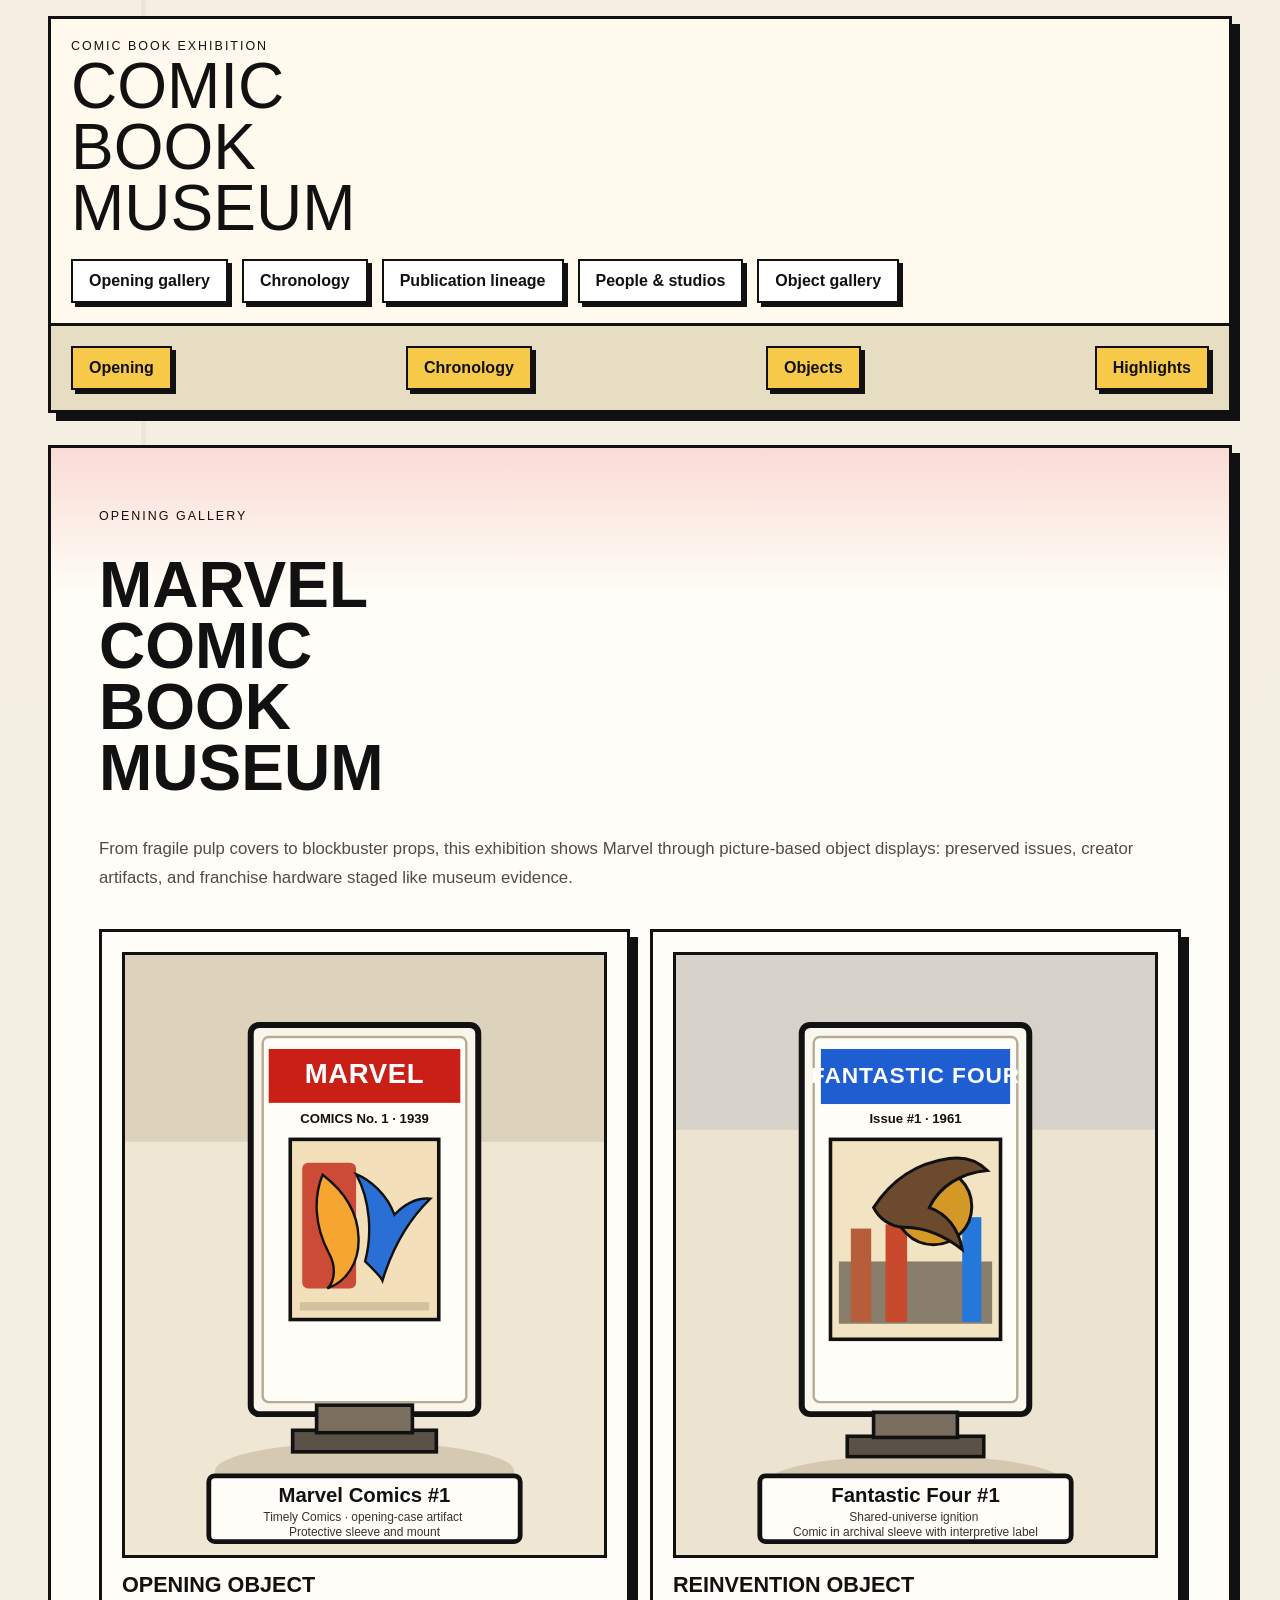
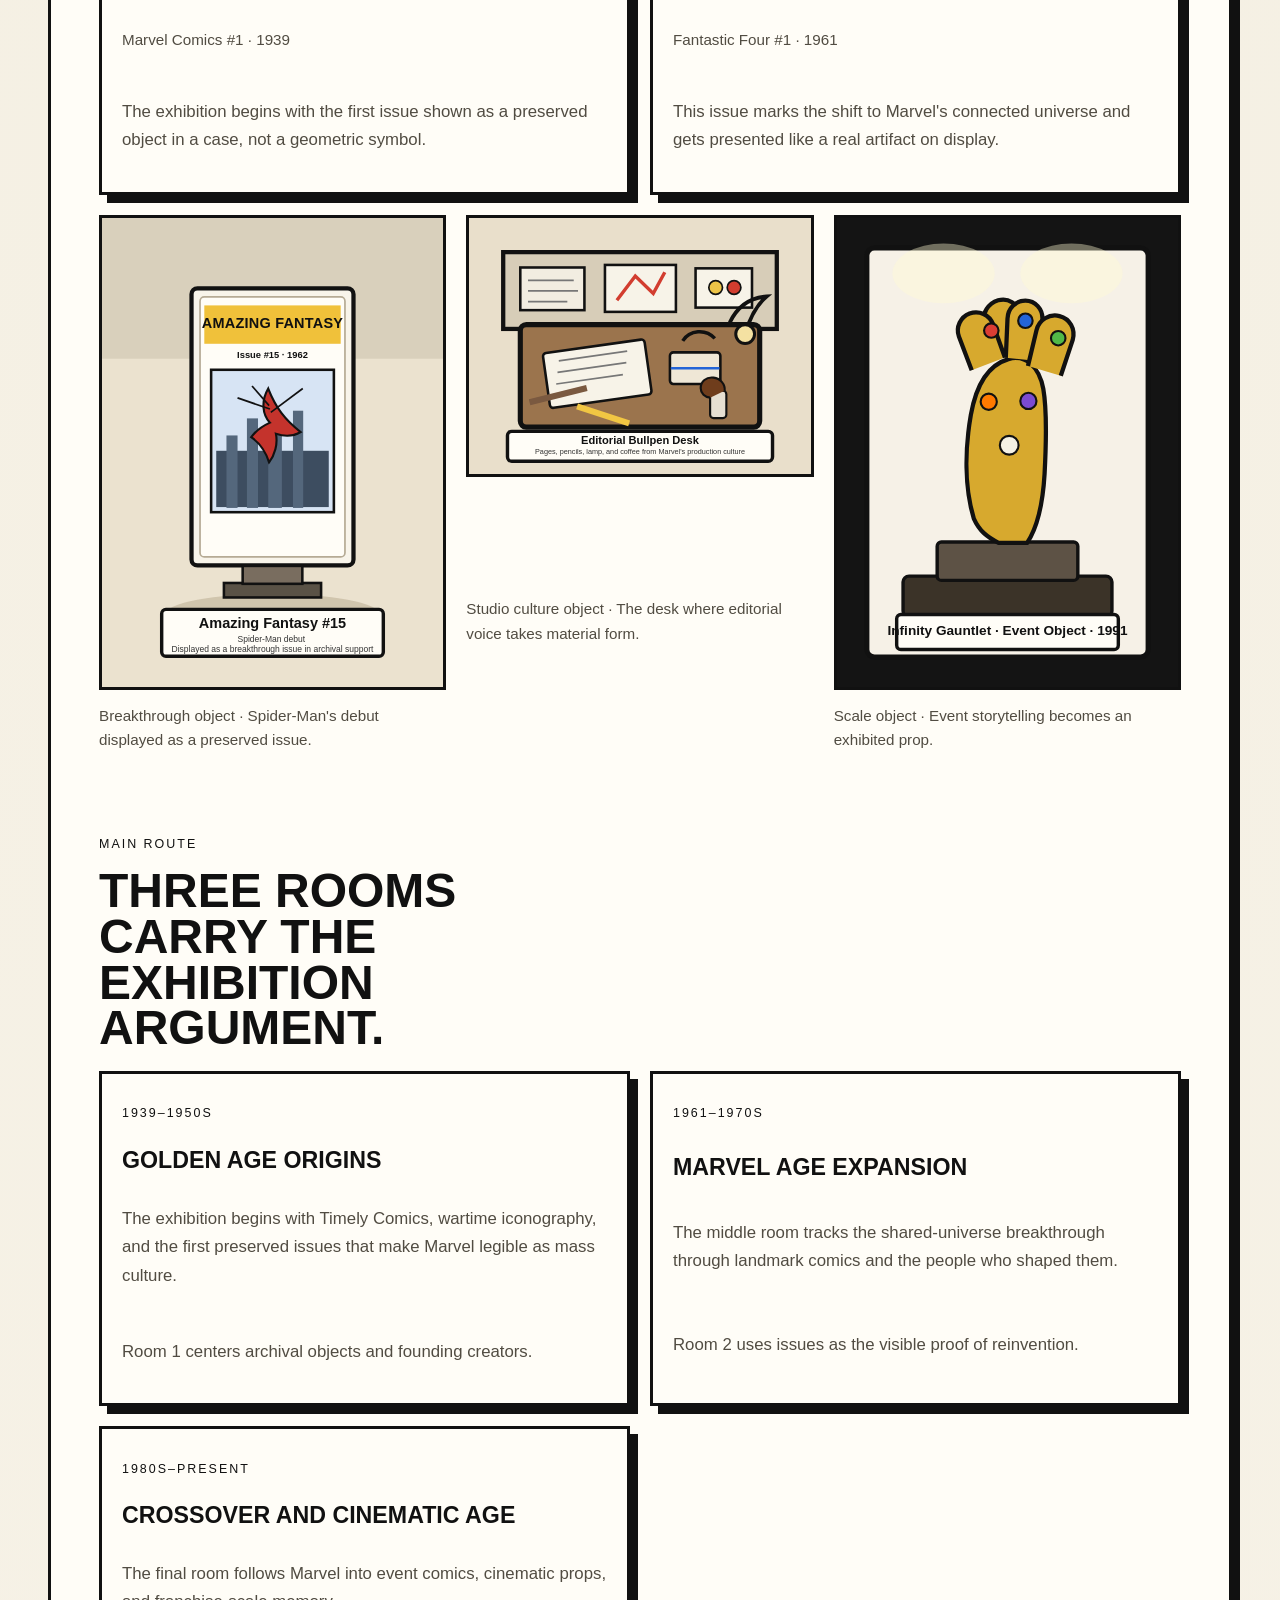
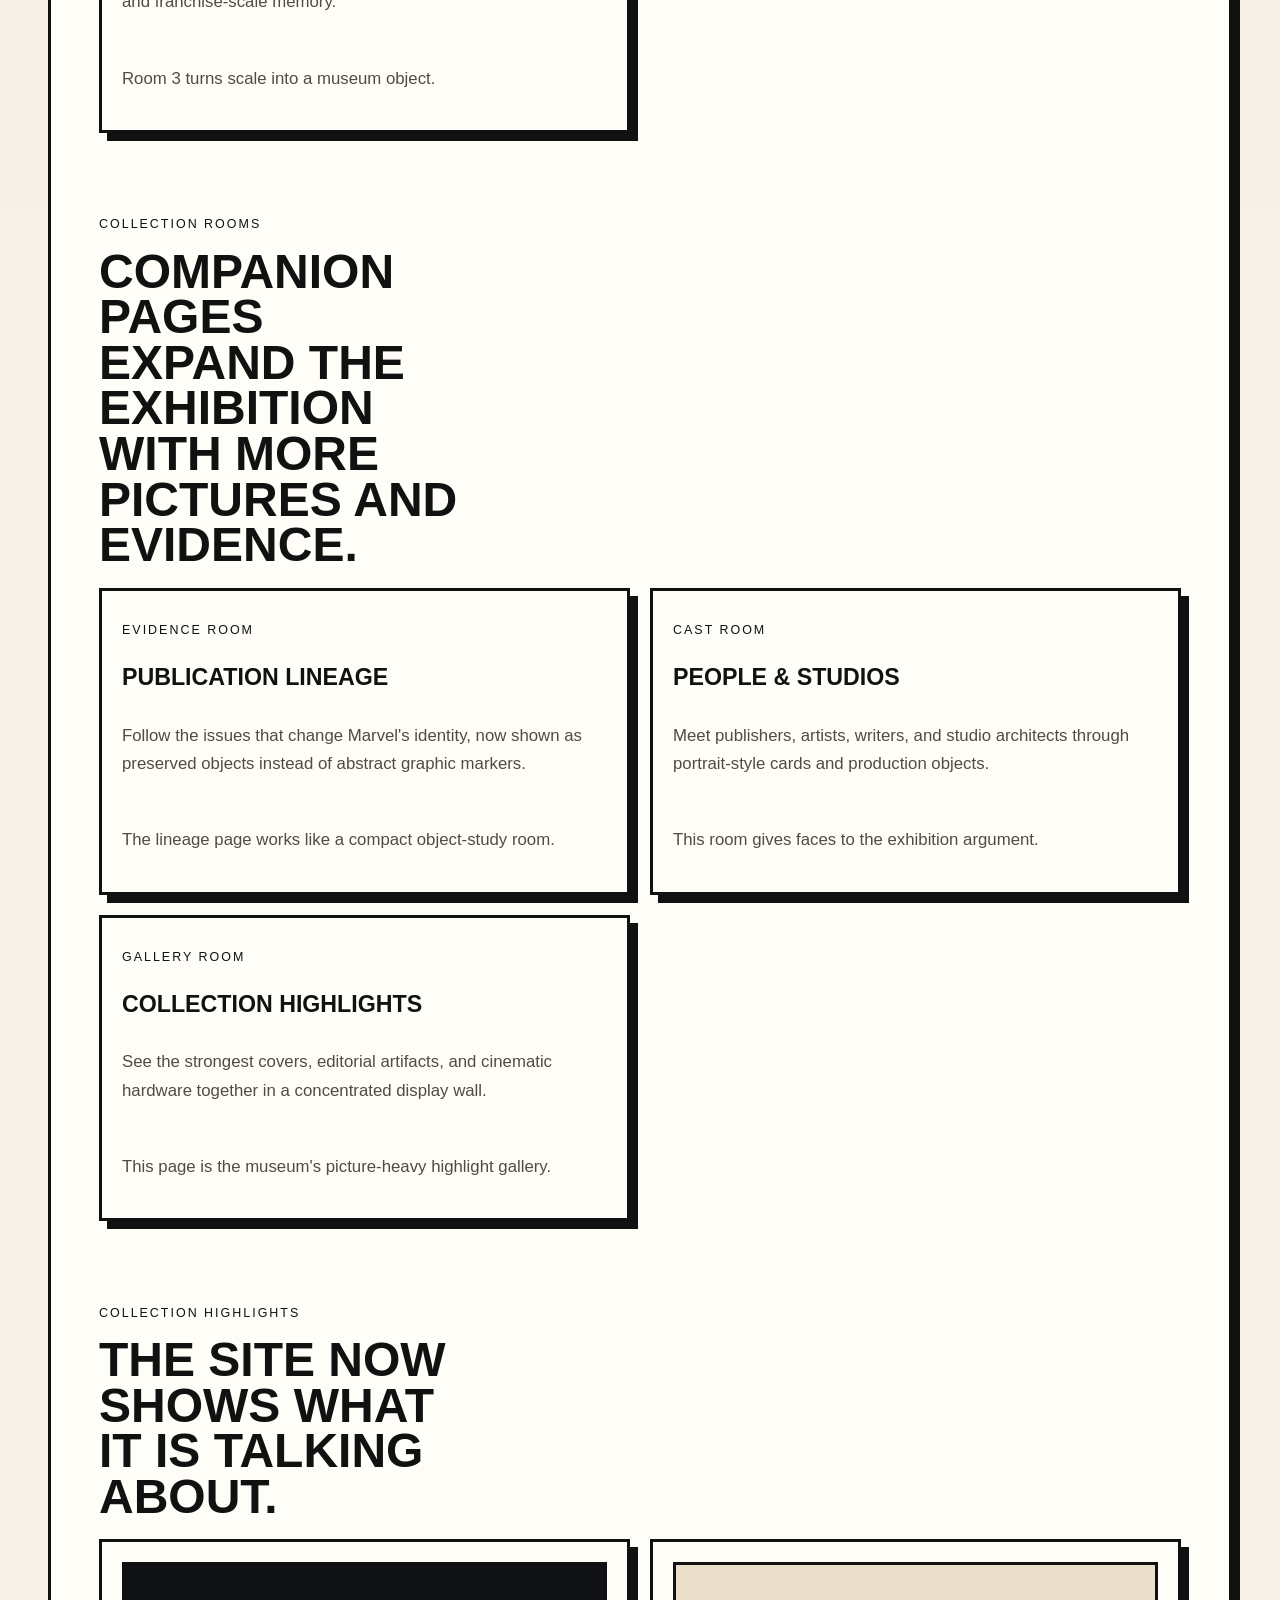
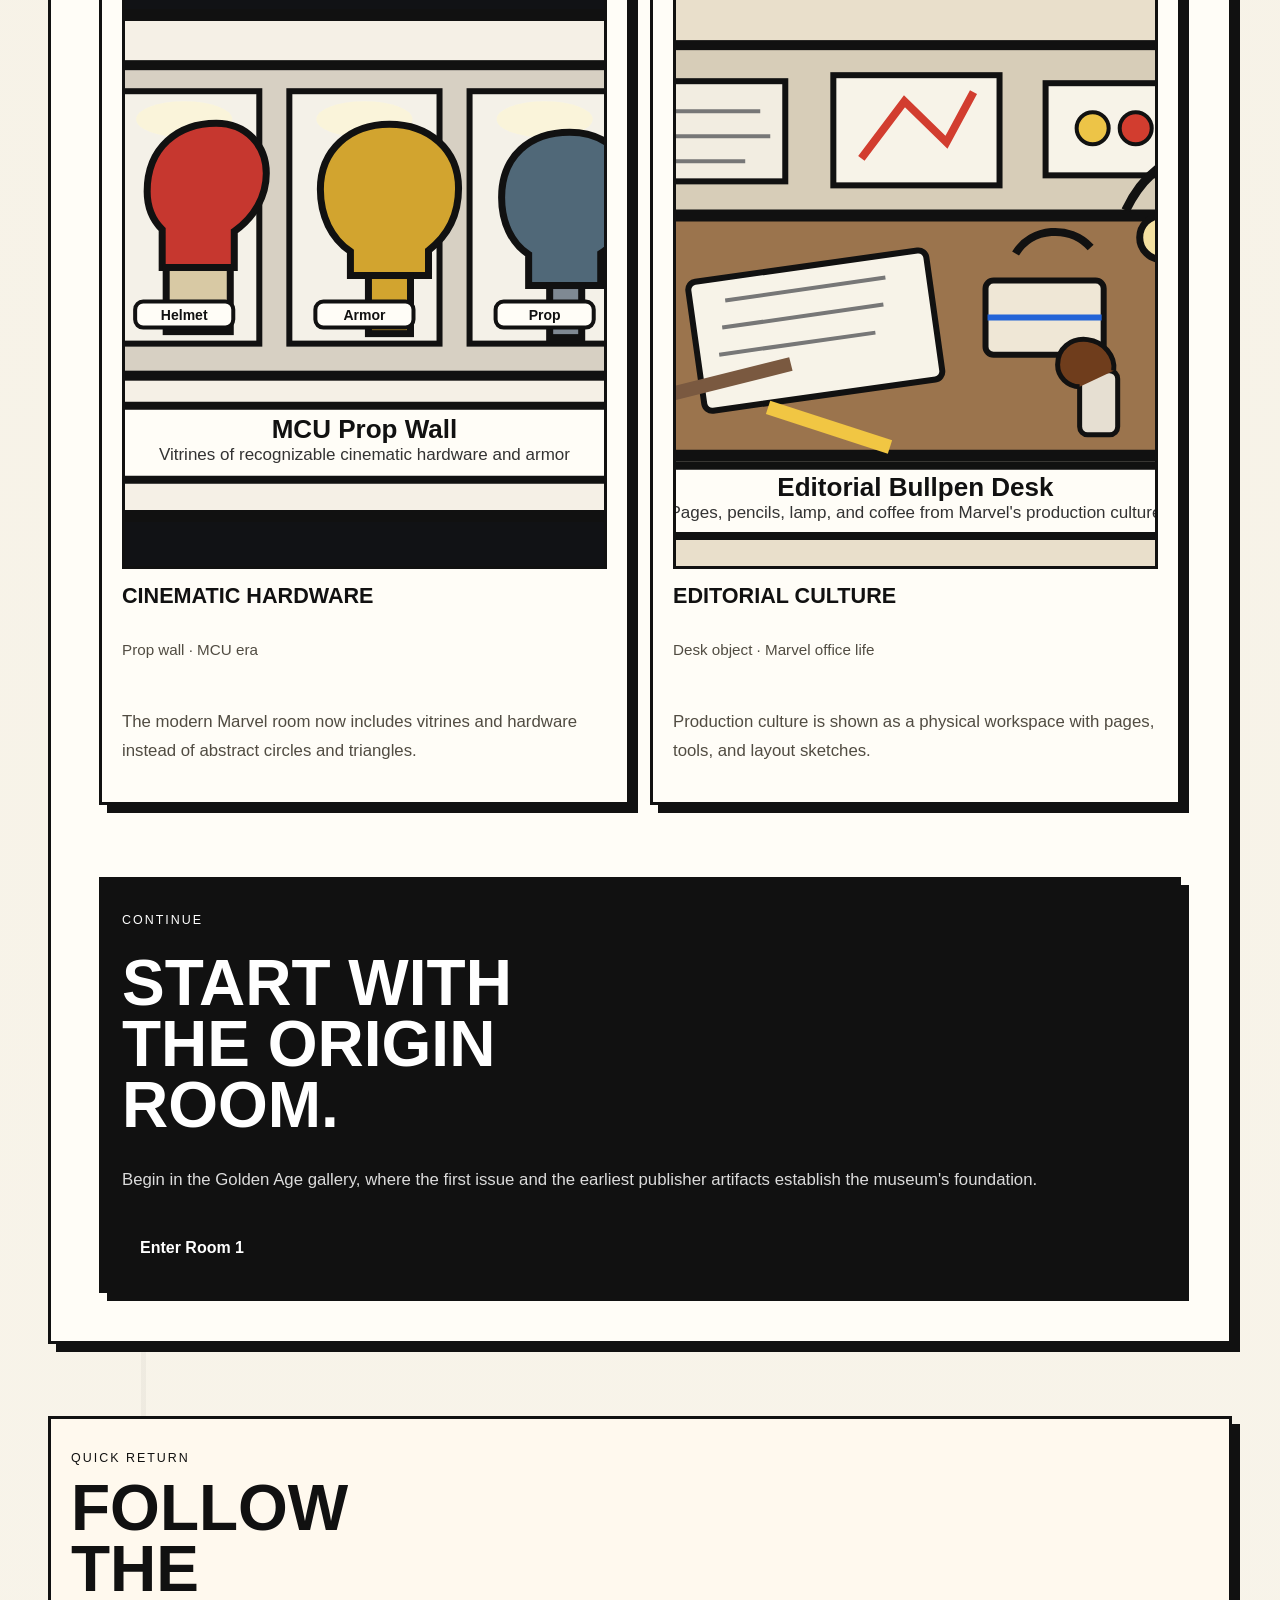
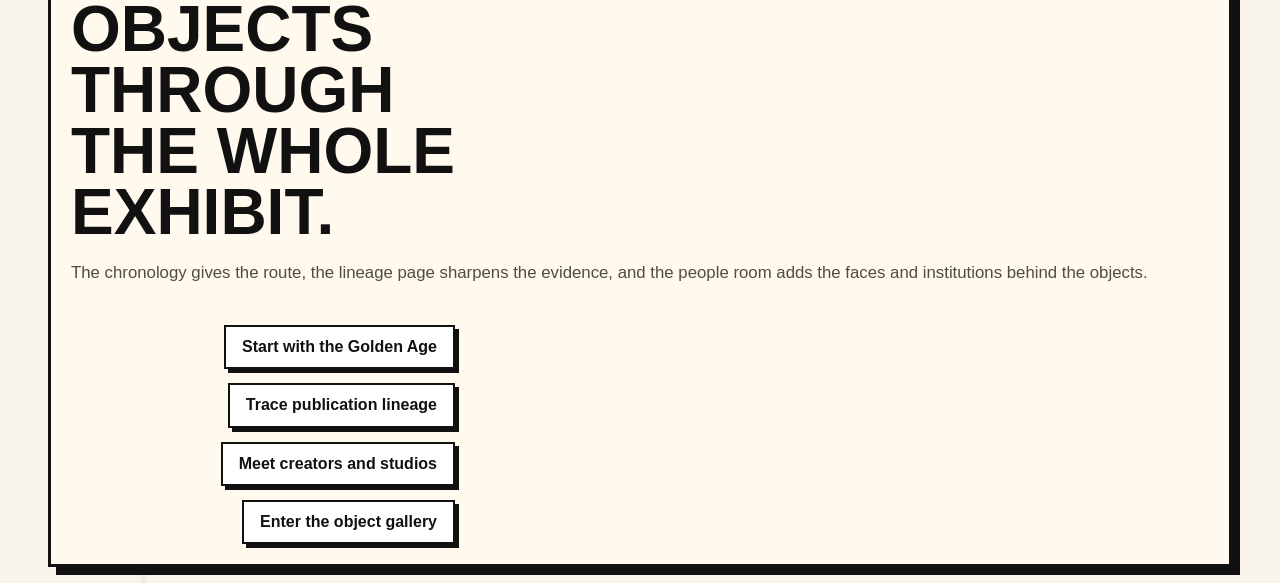
==== docs/home.html @ aa1245df "Created a Hero Page" ====
<!doctype html>
<html lang="en">
  <head>
    <meta charset="UTF-8" />
    <meta name="viewport" content="width=device-width, initial-scale=1.0" />
    <title>Comic Book Museum</title>
    <link rel="stylesheet" href="styles.css" />
  </head>
  <body>
    <div class="site-shell">
      <header class="site-header">
        <div class="site-header__inner">
          <a class="site-brand" href="index.html">
            <span class="site-brand__eyebrow">Comic Book Exhibition</span>
            <span class="site-brand__title">Comic Book Museum</span>
          </a>
          <nav class="site-nav" aria-label="Primary navigation">
            <a class="nav-link" href="index.html">Opening gallery</a>
            <a class="nav-link" href="eras/golden-age.html">Chronology</a>
            <a class="nav-link" href="reading-maps/publication-lineage.html"
              >Publication lineage</a
            >
            <a class="nav-link" href="people-and-studios.html"
              >People &amp; studios</a
            >
            <a class="nav-link" href="guides/bauhaus-marvel-language.html"
              >Object gallery</a
            >
          </nav>
        </div>
        <div class="site-header__subnav">
          <a class="nav-chip" href="#opening">Opening</a>
          <a class="nav-chip" href="#chronology">Chronology</a>
          <a class="nav-chip" href="#objects">Objects</a>
          <a class="nav-chip" href="#highlights">Highlights</a>
        </div>
      </header>

      <main class="site-main">
        <article class="hero-panel theme-home">
          <section id="opening" class="home-opening">
            <p class="section-heading__eyebrow">Opening gallery</p>
            <h1 class="home-opening__title">Marvel Comic Book Museum</h1>
            <p class="home-opening__lede">
              From fragile pulp covers to blockbuster props, this exhibition
              shows Marvel through picture-based object displays: preserved
              issues, creator artifacts, and franchise hardware staged like
              museum evidence.
            </p>
            <div class="artifact-grid">
              <article class="artifact-card">
                <img
                  src="media/marvel-comics-1.svg"
                  alt="Illustrated museum display of Marvel Comics number 1 in a protective sleeve"
                />
                <h3 class="artifact-card__title">Opening object</h3>
                <p class="artifact-card__label">Marvel Comics #1 · 1939</p>
                <p class="content-card__description">
                  The exhibition begins with the first issue shown as a
                  preserved object in a case, not a geometric symbol.
                </p>
              </article>
              <article class="artifact-card">
                <img
                  src="media/fantastic-four-1.svg"
                  alt="Illustrated museum display of Fantastic Four number 1"
                />
                <h3 class="artifact-card__title">Reinvention object</h3>
                <p class="artifact-card__label">Fantastic Four #1 · 1961</p>
                <p class="content-card__description">
                  This issue marks the shift to Marvel's connected universe and
                  gets presented like a real artifact on display.
                </p>
              </article>
            </div>
            <div class="image-strip">
              <figure class="artifact-figure">
                <img
                  src="media/amazing-fantasy-15.svg"
                  alt="Illustrated museum display of Amazing Fantasy number 15"
                />
                <figcaption>
                  Breakthrough object · Spider-Man's debut displayed as a
                  preserved issue.
                </figcaption>
              </figure>
              <figure class="artifact-figure">
                <img
                  src="media/bullpen-desk.svg"
                  alt="Illustrated editorial bullpen desk with pages and pencils"
                />
                <figcaption>
                  Studio culture object · The desk where editorial voice takes
                  material form.
                </figcaption>
              </figure>
              <figure class="artifact-figure">
                <img
                  src="media/infinity-gauntlet.svg"
                  alt="Illustrated Infinity Gauntlet displayed on a museum pedestal"
                />
                <figcaption>
                  Scale object · Event storytelling becomes an exhibited prop.
                </figcaption>
              </figure>
            </div>
          </section>

          <section id="chronology" class="chapter-section">
            <div class="section-heading">
              <p class="section-heading__eyebrow">Main route</p>
              <h2 class="section-heading__title">
                Three rooms carry the exhibition argument.
              </h2>
            </div>
            <div class="content-grid">
              <a class="content-card" href="eras/golden-age.html">
                <p class="content-card__meta">1939–1950s</p>
                <h3 class="content-card__title">Golden Age Origins</h3>
                <p class="content-card__description">
                  The exhibition begins with Timely Comics, wartime iconography,
                  and the first preserved issues that make Marvel legible as
                  mass culture.
                </p>
                <p class="content-card__footer">
                  Room 1 centers archival objects and founding creators.
                </p>
              </a>
              <a class="content-card" href="eras/marvel-age.html">
                <p class="content-card__meta">1961–1970s</p>
                <h3 class="content-card__title">Marvel Age Expansion</h3>
                <p class="content-card__description">
                  The middle room tracks the shared-universe breakthrough
                  through landmark comics and the people who shaped them.
                </p>
                <p class="content-card__footer">
                  Room 2 uses issues as the visible proof of reinvention.
                </p>
              </a>
              <a class="content-card" href="eras/cinematic-age.html">
                <p class="content-card__meta">1980s–Present</p>
                <h3 class="content-card__title">Crossover and Cinematic Age</h3>
                <p class="content-card__description">
                  The final room follows Marvel into event comics, cinematic
                  props, and franchise-scale memory.
                </p>
                <p class="content-card__footer">
                  Room 3 turns scale into a museum object.
                </p>
              </a>
            </div>
          </section>

          <section id="objects" class="chapter-section">
            <div class="section-heading">
              <p class="section-heading__eyebrow">Collection rooms</p>
              <h2 class="section-heading__title">
                Companion pages expand the exhibition with more pictures and
                evidence.
              </h2>
            </div>
            <div class="content-grid">
              <a
                class="content-card"
                href="reading-maps/publication-lineage.html"
              >
                <p class="content-card__meta">Evidence room</p>
                <h3 class="content-card__title">Publication lineage</h3>
                <p class="content-card__description">
                  Follow the issues that change Marvel's identity, now shown as
                  preserved objects instead of abstract graphic markers.
                </p>
                <p class="content-card__footer">
                  The lineage page works like a compact object-study room.
                </p>
              </a>
              <a class="content-card" href="people-and-studios.html">
                <p class="content-card__meta">Cast room</p>
                <h3 class="content-card__title">People &amp; studios</h3>
                <p class="content-card__description">
                  Meet publishers, artists, writers, and studio architects
                  through portrait-style cards and production objects.
                </p>
                <p class="content-card__footer">
                  This room gives faces to the exhibition argument.
                </p>
              </a>
              <a
                class="content-card"
                href="guides/bauhaus-marvel-language.html"
              >
                <p class="content-card__meta">Gallery room</p>
                <h3 class="content-card__title">Collection highlights</h3>
                <p class="content-card__description">
                  See the strongest covers, editorial artifacts, and cinematic
                  hardware together in a concentrated display wall.
                </p>
                <p class="content-card__footer">
                  This page is the museum's picture-heavy highlight gallery.
                </p>
              </a>
            </div>
          </section>

          <section id="highlights" class="chapter-section">
            <div class="section-heading">
              <p class="section-heading__eyebrow">Collection highlights</p>
              <h2 class="section-heading__title">
                The site now shows what it is talking about.
              </h2>
            </div>
            <div class="artifact-grid">
              <article class="artifact-card">
                <img
                  src="media/mcu-helmets.svg"
                  alt="Illustrated museum prop wall of cinematic helmets and armor"
                />
                <h3 class="artifact-card__title">Cinematic hardware</h3>
                <p class="artifact-card__label">Prop wall · MCU era</p>
                <p class="content-card__description">
                  The modern Marvel room now includes vitrines and hardware
                  instead of abstract circles and triangles.
                </p>
              </article>
              <article class="artifact-card">
                <img
                  src="media/bullpen-desk.svg"
                  alt="Illustrated editorial bullpen desk with pinned layouts, lamp, and coffee"
                />
                <h3 class="artifact-card__title">Editorial culture</h3>
                <p class="artifact-card__label">
                  Desk object · Marvel office life
                </p>
                <p class="content-card__description">
                  Production culture is shown as a physical workspace with
                  pages, tools, and layout sketches.
                </p>
              </article>
            </div>
          </section>

          <section class="transition-block">
            <p class="transition-block__eyebrow">Continue</p>
            <h2 class="transition-block__title">Start with the origin room.</h2>
            <p class="transition-block__copy">
              Begin in the Golden Age gallery, where the first issue and the
              earliest publisher artifacts establish the museum's foundation.
            </p>
            <div class="button-row">
              <a
                class="button-link button-link--dark"
                href="eras/golden-age.html"
                >Enter Room 1</a
              >
            </div>
          </section>
        </article>
      </main>

      <footer class="site-footer">
        <div>
          <p class="site-footer__eyebrow">Quick return</p>
          <h2 class="site-footer__title">
            Follow the objects through the whole exhibit.
          </h2>
          <p class="site-footer__copy">
            The chronology gives the route, the lineage page sharpens the
            evidence, and the people room adds the faces and institutions behind
            the objects.
          </p>
        </div>
        <nav class="site-footer__links" aria-label="Footer quick links">
          <a class="site-footer__link" href="eras/golden-age.html"
            >Start with the Golden Age</a
          >
          <a
            class="site-footer__link"
            href="reading-maps/publication-lineage.html"
            >Trace publication lineage</a
          >
          <a class="site-footer__link" href="people-and-studios.html"
            >Meet creators and studios</a
          >
          <a
            class="site-footer__link"
            href="guides/bauhaus-marvel-language.html"
            >Enter the object gallery</a
          >
        </nav>
      </footer>
    </div>
  </body>
</html>
---- docs/styles.css ----
:root {
  --paper: #f4efe2;
  --paper-strong: #e7ddc3;
  --ink: #111111;
  --muted: #514c42;
  --red: #d92d20;
  --blue: #1d4ed8;
  --yellow: #f7c948;
  --line: #111111;
  --space-xs: 0.5rem;
  --space-s: 0.875rem;
  --space-m: 1.25rem;
  --space-l: 2rem;
  --space-xl: 3rem;
  --space-2xl: 4.5rem;
  --max-width: 74rem;
}

* {
  box-sizing: border-box;
}

html {
  scroll-behavior: smooth;
}

body {
  margin: 0;
  font-family: Futura, "Avenir Next", Avenir, Montserrat, Arial, sans-serif;
  color: var(--ink);
  background:
    linear-gradient(90deg, transparent 0 11%, rgba(17, 17, 17, 0.04) 11% 11.4%, transparent 11.4% 100%),
    linear-gradient(180deg, var(--paper) 0%, #f8f4ea 100%);
}

a {
  color: inherit;
  text-decoration: none;
}

.site-shell {
  min-height: 100vh;
}

.site-header,
.site-footer,
.hero-panel,
.transition-block,
.content-card,
.editorial-aside,
.bauhaus-block,
.quote-block {
  border: 3px solid var(--line);
  box-shadow: 8px 8px 0 var(--line);
}

.site-header,
.site-footer,
.site-main {
  width: min(calc(100% - 2rem), var(--max-width));
  margin-inline: auto;
}

.site-header {
  margin-top: 1rem;
  background: #fff9ee;
}

.site-header__inner,
.site-header__subnav,
.site-footer {
  display: flex;
  flex-wrap: wrap;
  align-items: center;
  justify-content: space-between;
  gap: var(--space-m);
  padding: var(--space-m);
}

.site-header__subnav {
  border-top: 3px solid var(--line);
  background: var(--paper-strong);
}

.site-main {
  padding: var(--space-l) 0 var(--space-2xl);
}

.site-brand {
  display: grid;
  gap: 0.2rem;
}

.kicker,
.site-brand__eyebrow,
.section-heading__eyebrow,
.transition-block__eyebrow,
.site-footer__eyebrow,
.editorial-aside__label,
.bauhaus-block__label,
.content-card__meta,
.chapter-hero__period {
  font-size: 0.78rem;
  letter-spacing: 0.16em;
  text-transform: uppercase;
}

.display-title,
.site-brand__title,
.chapter-hero__title,
.home-opening__title,
.section-heading__title,
.site-footer__title,
.transition-block__title {
  margin: 0;
  font-size: clamp(2rem, 5vw, 4.6rem);
  line-height: 0.95;
  text-transform: uppercase;
  max-width: 11ch;
}

.site-nav,
.site-footer__links,
.chapter-hero__links,
.button-row {
  display: flex;
  flex-wrap: wrap;
  gap: var(--space-s);
}

.nav-link,
.nav-chip,
.button-link,
.site-footer__link {
  display: inline-block;
  padding: 0.7rem 1rem;
  border: 2px solid var(--line);
  background: white;
  box-shadow: 4px 4px 0 var(--line);
  font-weight: 700;
}

.nav-chip {
  background: var(--yellow);
}

.button-link--dark {
  background: var(--ink);
  color: white;
}

.hero-panel {
  position: relative;
  overflow: hidden;
  background: #fffdf7;
  padding: var(--space-xl);
}

.hero-panel::before {
  content: "";
  position: absolute;
  inset: 0 auto auto 0;
  width: 100%;
  height: 9rem;
  background: linear-gradient(180deg, color-mix(in srgb, var(--chapter-accent, var(--red)) 16%, transparent), transparent);
  opacity: 1;
  pointer-events: none;
}

.theme-home { --chapter-accent: var(--red); }
.theme-golden { --chapter-accent: var(--yellow); }
.theme-marvel { --chapter-accent: var(--red); }
.theme-cinematic { --chapter-accent: var(--blue); }
.theme-proof { --chapter-accent: var(--yellow); }
.theme-cast { --chapter-accent: var(--red); }
.theme-guide { --chapter-accent: var(--blue); }

.home-opening,
.chapter-hero,
.chapter-section {
  position: relative;
  display: grid;
  gap: var(--space-m);
  margin-bottom: var(--space-2xl);
}

.chapter-hero {
  grid-template-columns: minmax(0, 1.1fr) minmax(18rem, 0.9fr);
  align-items: start;
}

.copy,
.home-opening__lede,
.chapter-hero__lede,
.chapter-section__body,
.site-footer__copy,
.transition-block__copy,
.editorial-aside__body,
.content-card__description,
.content-card__footer,
.chapter-list li,
.quote-block {
  font-size: 1.05rem;
  line-height: 1.7;
  color: var(--muted);
}

.home-opening__principles,
.content-grid,
.dual-column,
.artifact-grid,
.image-strip,
.portrait-grid {
  display: grid;
  gap: var(--space-m);
}

.home-opening__principles {
  grid-template-columns: repeat(3, minmax(0, 1fr));
  margin-top: var(--space-l);
}

.content-grid,
.dual-column,
.artifact-grid {
  grid-template-columns: repeat(2, minmax(0, 1fr));
}

.portrait-grid {
  grid-template-columns: repeat(3, minmax(0, 1fr));
}

.image-strip {
  grid-template-columns: repeat(3, minmax(0, 1fr));
}

.bauhaus-block,
.content-card,
.editorial-aside,
.quote-block,
.transition-block {
  padding: var(--space-m);
}

.bauhaus-block {
  min-height: 14rem;
}

.bauhaus-block--red { background: var(--red); color: white; }
.bauhaus-block--yellow { background: var(--yellow); }
.bauhaus-block--blue { background: var(--blue); color: white; }

.bauhaus-block strong {
  display: block;
  margin: var(--space-s) 0;
  font-size: 1.7rem;
  text-transform: uppercase;
}

.section-heading {
  display: grid;
  gap: 0.3rem;
}

.section-heading__title {
  font-size: clamp(1.7rem, 4vw, 3rem);
  max-width: 14ch;
}

.content-card {
  background: #fffdf7;
  display: grid;
  gap: var(--space-s);
}

.artifact-card {
  background: #fffdf7;
  display: grid;
  gap: var(--space-s);
  padding: var(--space-m);
  border: 3px solid var(--line);
  box-shadow: 8px 8px 0 var(--line);
}

.artifact-card img {
  aspect-ratio: 4 / 5;
  object-fit: cover;
}

.artifact-card img,
.artifact-figure img {
  display: block;
  width: 100%;
  height: auto;
  border: 3px solid var(--line);
  background: #fff;
}

.artifact-card__label,
.artifact-figure figcaption {
  font-size: 0.95rem;
  line-height: 1.6;
  color: var(--muted);
}

.artifact-card__title {
  margin: 0;
  font-size: 1.35rem;
  text-transform: uppercase;
}

.artifact-figure {
  margin: 0;
  display: grid;
  gap: var(--space-s);
}

.artifact-figure--wide {
  grid-column: 1 / -1;
}

.content-card__title,
.editorial-aside__title {
  margin: 0;
  font-size: 1.45rem;
  text-transform: uppercase;
}

.editorial-aside {
  background: var(--paper-strong);
}

.quote-block {
  margin: 0;
  border-left: 1rem solid var(--chapter-accent, var(--red));
  background: white;
}

.transition-block {
  background: var(--ink);
  color: white;
  display: grid;
  gap: var(--space-s);
}

.transition-block__copy {
  color: rgba(255, 255, 255, 0.85);
}

.site-footer {
  margin-bottom: 1rem;
  align-items: flex-start;
  background: #fff9ee;
}

.site-footer__links {
  max-width: 24rem;
  justify-content: flex-end;
}

.note-list {
  padding-left: 1.2rem;
  margin: 0;
}

.gallery-wall {
  display: grid;
  gap: var(--space-l);
}

.hero-page {
  position: relative;
  min-height: 100vh;
  margin: 0;
  display: flex;
  align-items: center;
  justify-content: center;
  padding: 1.5rem;
  overflow: hidden;
}

.hero-page::before {
  content: "";
  position: absolute;
  inset: 0;
  background:
    radial-gradient(circle at 14% 18%, rgba(255, 255, 255, 0.95) 0 0.12rem, transparent 0.14rem),
    radial-gradient(circle at 82% 16%, rgba(255, 255, 255, 0.9) 0 0.1rem, transparent 0.12rem),
    radial-gradient(circle at 68% 30%, rgba(255, 255, 255, 0.78) 0 0.09rem, transparent 0.11rem),
    radial-gradient(circle at 24% 74%, rgba(255, 255, 255, 0.85) 0 0.11rem, transparent 0.13rem),
    radial-gradient(circle at 88% 72%, rgba(255, 255, 255, 0.82) 0 0.1rem, transparent 0.12rem),
    radial-gradient(circle at 48% 84%, rgba(255, 255, 255, 0.88) 0 0.1rem, transparent 0.12rem),
    radial-gradient(circle at 36% 38%, rgba(255, 255, 255, 0.7) 0 0.08rem, transparent 0.1rem),
    radial-gradient(circle at 58% 10%, rgba(255, 255, 255, 0.76) 0 0.08rem, transparent 0.1rem),
    linear-gradient(135deg, rgba(17, 17, 17, 0.56), rgba(17, 17, 17, 0.24)),
    url("media/Sub-Mariner Comics vol 1 001 (Timely, 1941) (c2c digicam) (Mark_Bowen scans & edits)_0000.jpg") left 2% top 50% / 28% auto no-repeat,
    url("media/Captain America Comics 013 (Timely, 1942) (c2c) (Mark Bowen scans & edits)_0000.jpg") left 24% top 14% / 24% auto no-repeat,
    url("media/All-Winners Comics 001 (Timely) (1941) (c2c) (Mark Bowen)_0000.jpg") center top 54% / 24% auto no-repeat,
    url("media/Captain America Comics 016 (Timely) (1942) (c2c, missing centerfold recreated) (Mark Bowen)_0000.jpg") right 24% top 14% / 24% auto no-repeat,
    url("media/Complete Comics vol 01 02 (scans) (c2c) (1944) (color touched up)_0000.jpg") right 2% top 52% / 28% auto no-repeat,
    radial-gradient(circle at 50% 45%, rgba(61, 79, 182, 0.28), transparent 34%),
    radial-gradient(circle at 18% 78%, rgba(112, 28, 135, 0.24), transparent 28%),
    radial-gradient(circle at 80% 24%, rgba(38, 116, 204, 0.22), transparent 30%),
    linear-gradient(180deg, #040814 0%, #081223 42%, #05060d 100%);
  filter: saturate(0.92) contrast(1.04);
  transform: scale(1.02);
}

.hero-content {
  position: relative;
  z-index: 1;
	text-align: center;
  width: min(100%, 40rem);
}

.hero-card {
  background: rgba(244, 239, 226, 0.94);
	padding: var(--space-l);
	border: 3px solid var(--line);
	box-shadow: 8px 8px 0 var(--line);
  max-width: 500px;
	width: 100%;
}

.hero-card__eyebrow {
  margin: 0 0 0.75rem;
  font-size: 0.82rem;
  font-weight: 800;
  letter-spacing: 0.12em;
  text-transform: uppercase;
  color: var(--red);
}

.hero-card h1 {
  margin: 0;
	font-size: 2.5rem;
  line-height: 0.95;
  text-transform: uppercase;
}

.hero-card .author {
	font-size: 1.2rem;
  margin: 1rem 0 var(--space-l);
	color: var(--muted);
}

.hero-card .btn {
	display: inline-block;
	background-color: var(--red);
	color: var(--paper);
	padding: var(--space-s) var(--space-l);
	text-decoration: none;
	font-weight: bold;
	border: 3px solid var(--line);
	box-shadow: 4px 4px 0 var(--line);
	transition: all 0.2s ease-in-out;
}

.hero-card .btn:hover {
	background-color: var(--ink);
	color: var(--paper);
	transform: translate(4px, 4px);
	box-shadow: 0 0 0 var(--line);
}

@media (max-width: 780px) {
  .hero-page::before {
    background:
      radial-gradient(circle at 12% 18%, rgba(255, 255, 255, 0.92) 0 0.11rem, transparent 0.13rem),
      radial-gradient(circle at 84% 14%, rgba(255, 255, 255, 0.86) 0 0.1rem, transparent 0.12rem),
      radial-gradient(circle at 26% 78%, rgba(255, 255, 255, 0.8) 0 0.09rem, transparent 0.11rem),
      radial-gradient(circle at 72% 72%, rgba(255, 255, 255, 0.82) 0 0.09rem, transparent 0.11rem),
      linear-gradient(135deg, rgba(17, 17, 17, 0.62), rgba(17, 17, 17, 0.3)),
      url("media/Sub-Mariner Comics vol 1 001 (Timely, 1941) (c2c digicam) (Mark_Bowen scans & edits)_0000.jpg") left -8% top 58% / 44% auto no-repeat,
      url("media/All-Winners Comics 001 (Timely) (1941) (c2c) (Mark Bowen)_0000.jpg") center top 20% / 41% auto no-repeat,
      url("media/Captain America Comics 016 (Timely) (1942) (c2c, missing centerfold recreated) (Mark Bowen)_0000.jpg") right -8% top 58% / 44% auto no-repeat,
      radial-gradient(circle at 50% 46%, rgba(61, 79, 182, 0.28), transparent 34%),
      radial-gradient(circle at 22% 82%, rgba(112, 28, 135, 0.24), transparent 28%),
      radial-gradient(circle at 80% 18%, rgba(38, 116, 204, 0.22), transparent 30%),
      linear-gradient(180deg, #040814 0%, #081223 42%, #05060d 100%);
  }

  .hero-card h1 {
    font-size: 2rem;
  }
}

@media (max-width: 900px) {
  .chapter-hero,
  .home-opening__principles,
  .content-grid,
  .dual-column,
  .artifact-grid,
  .image-strip,
  .portrait-grid {
    grid-template-columns: 1fr;
  }

  .site-header__inner,
  .site-footer {
    flex-direction: column;
    align-items: stretch;
  }

  .display-title,
  .site-brand__title,
  .chapter-hero__title,
  .home-opening__title,
  .section-heading__title,
  .site-footer__title,
  .transition-block__title {
    max-width: none;
  }
}
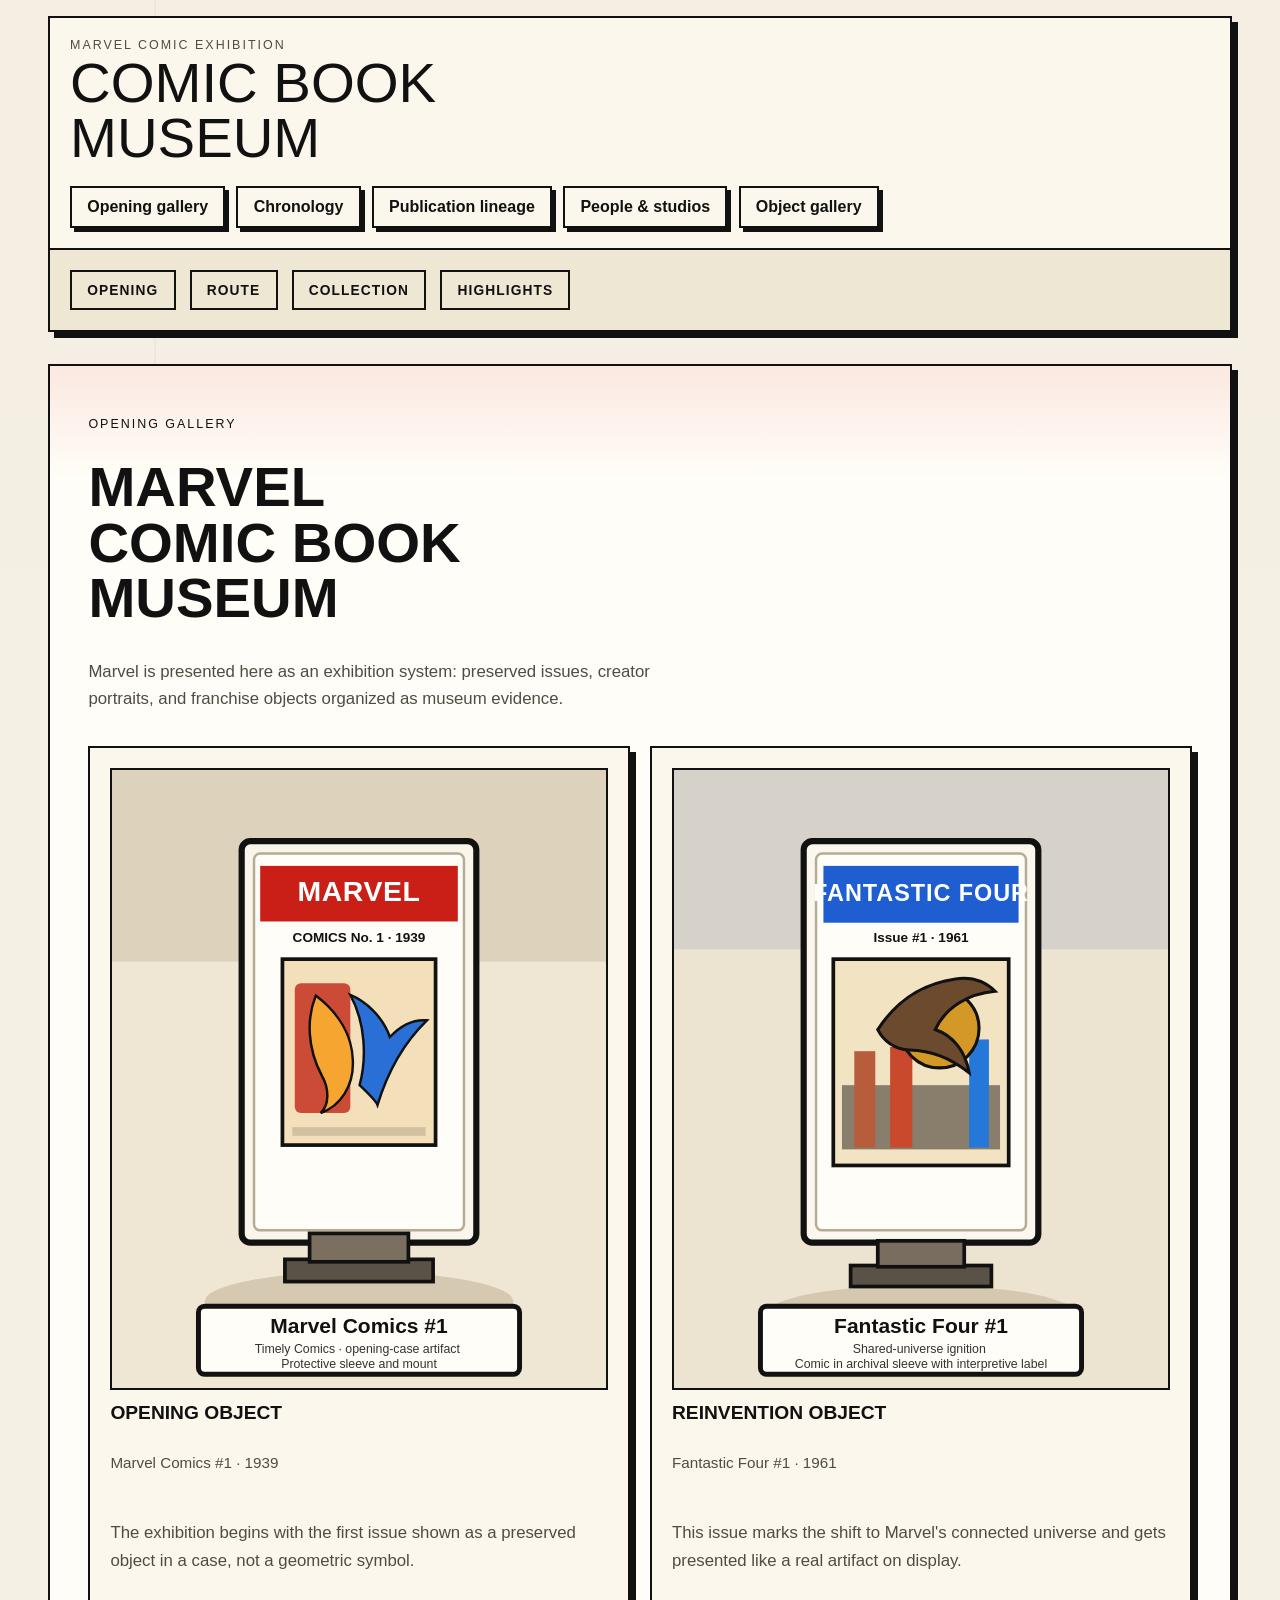
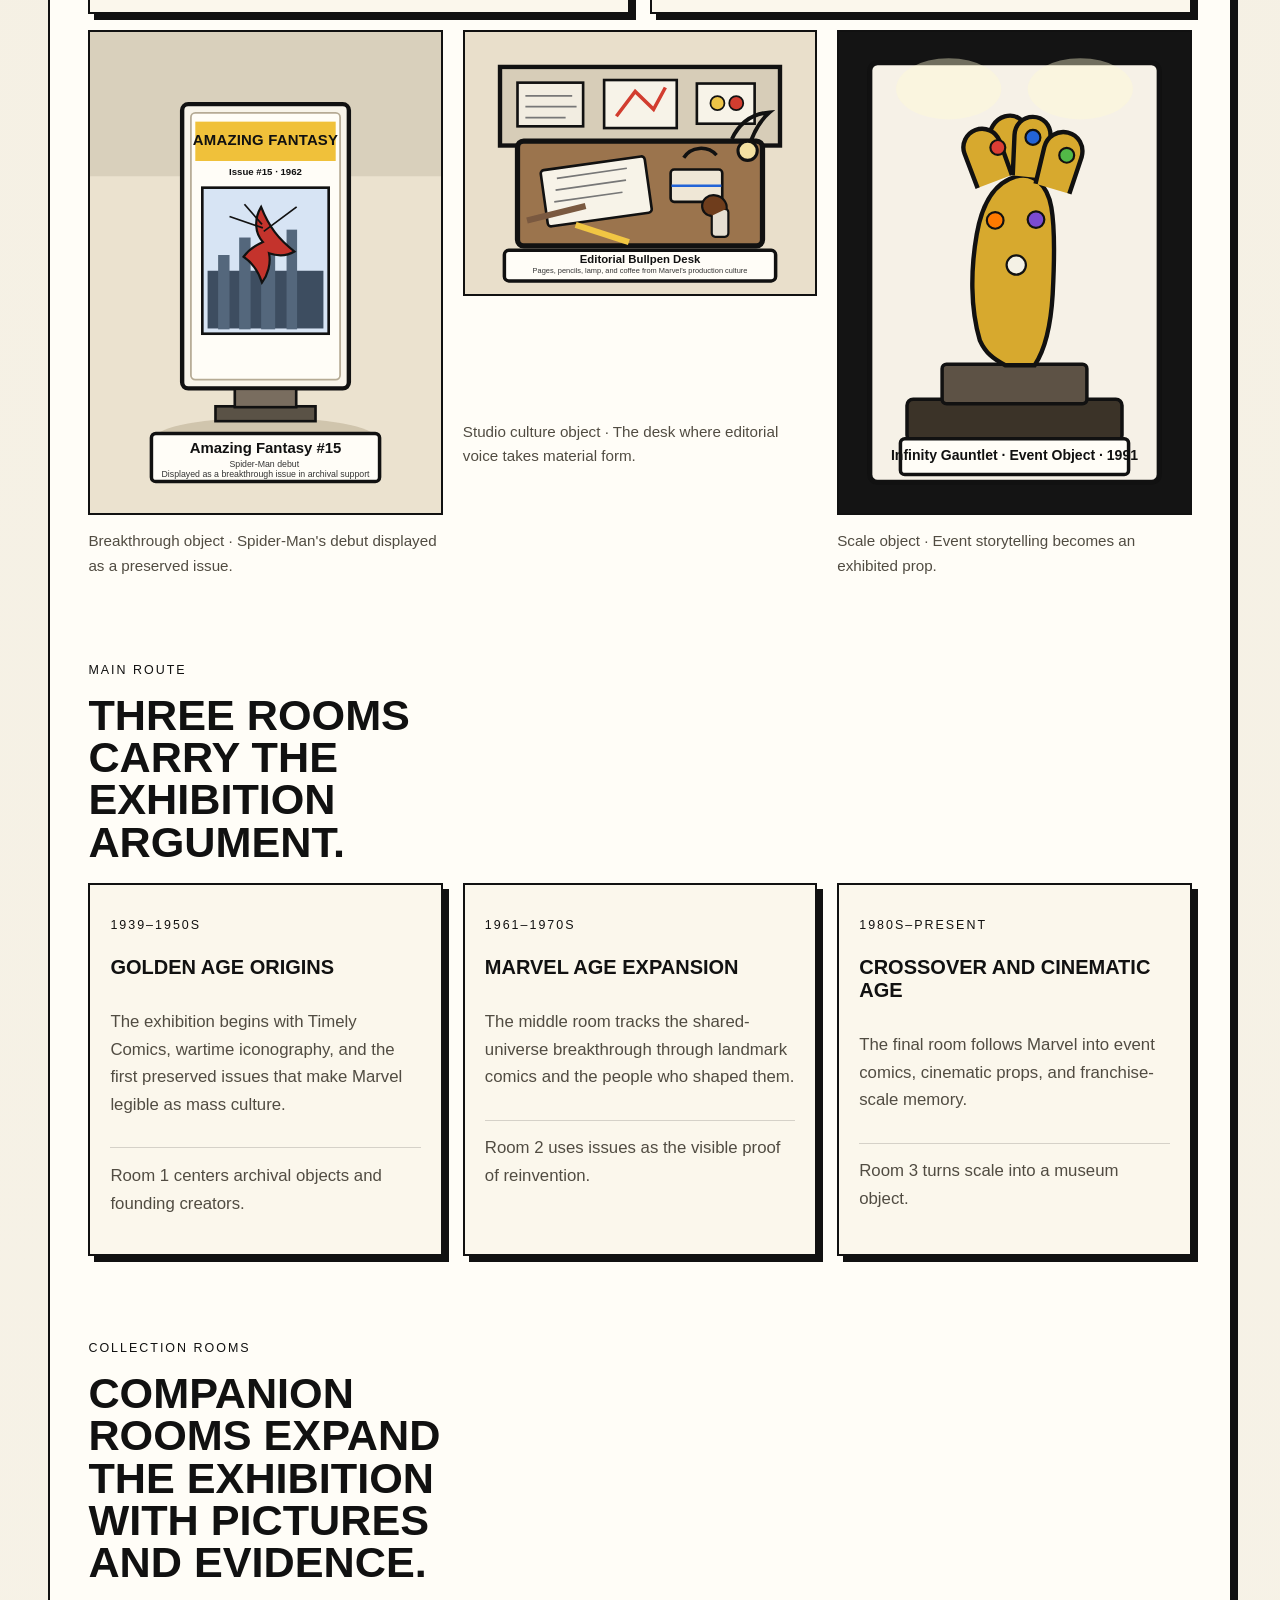
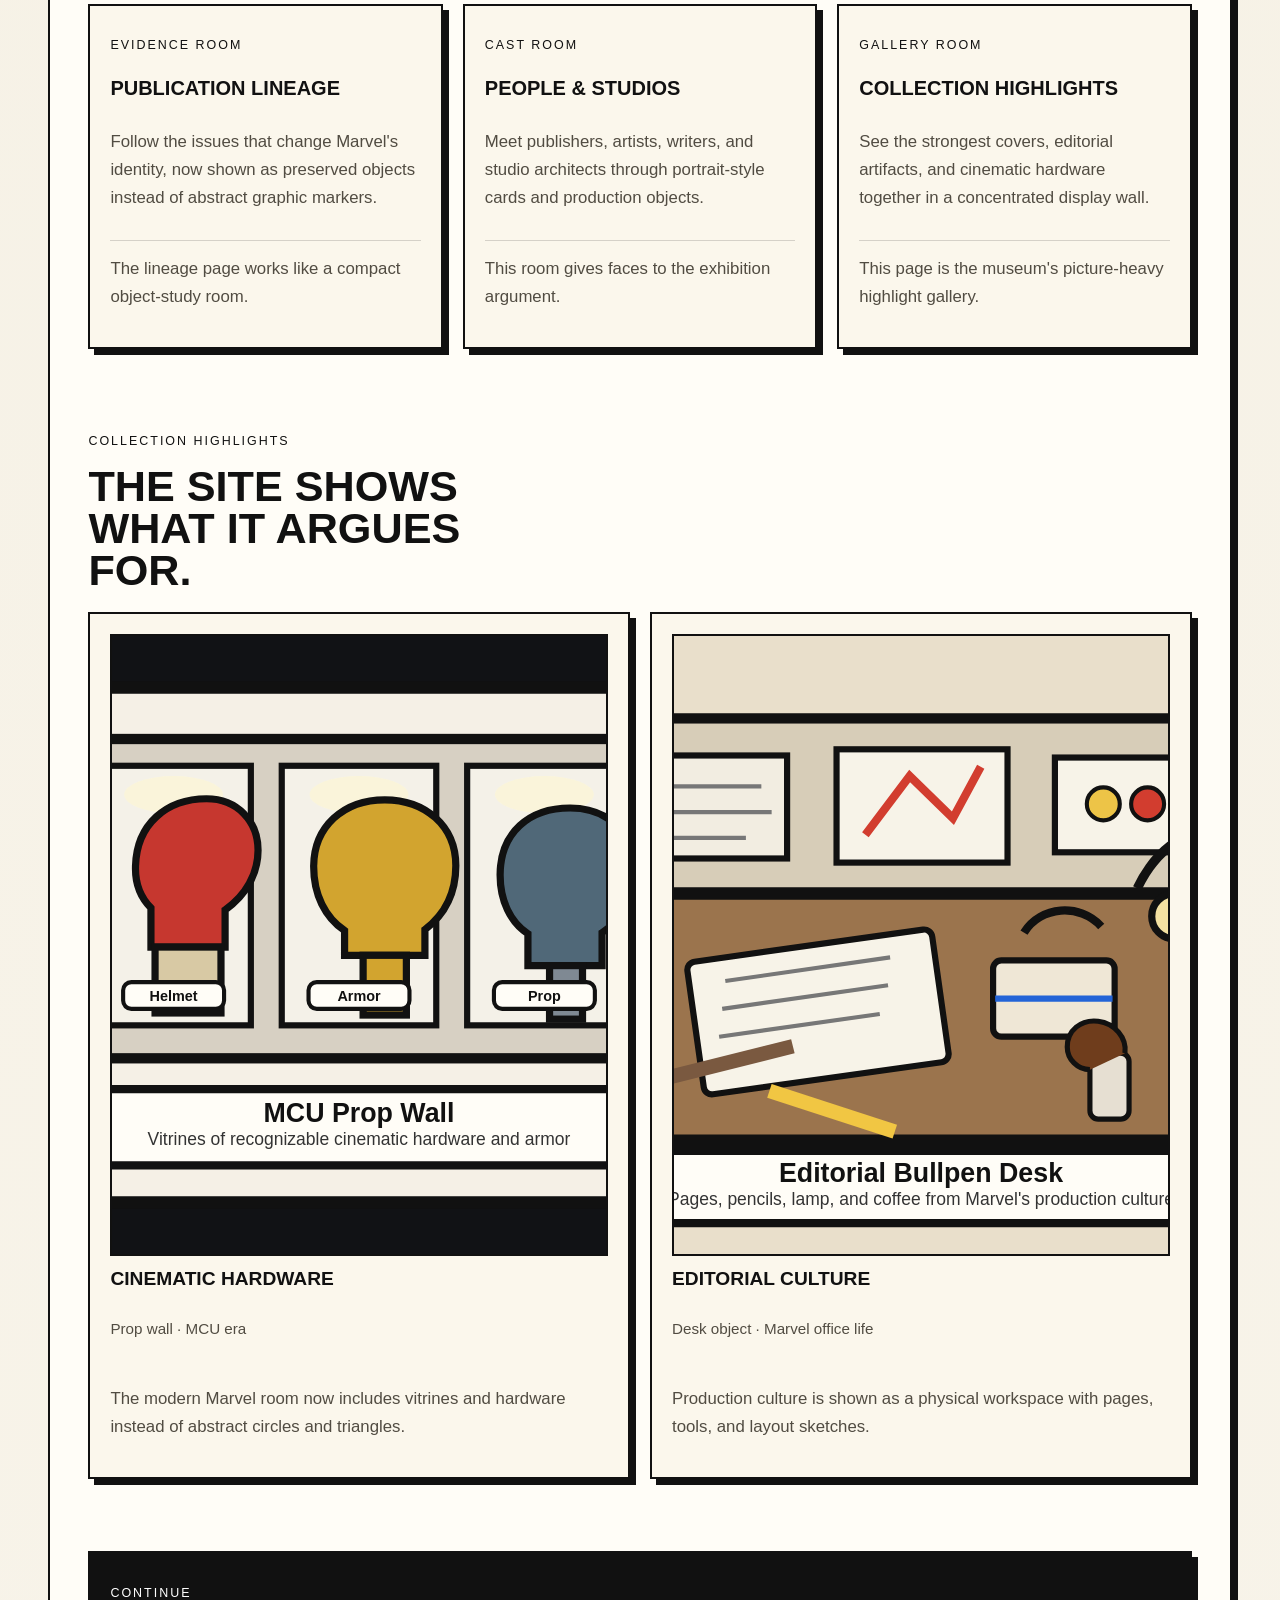
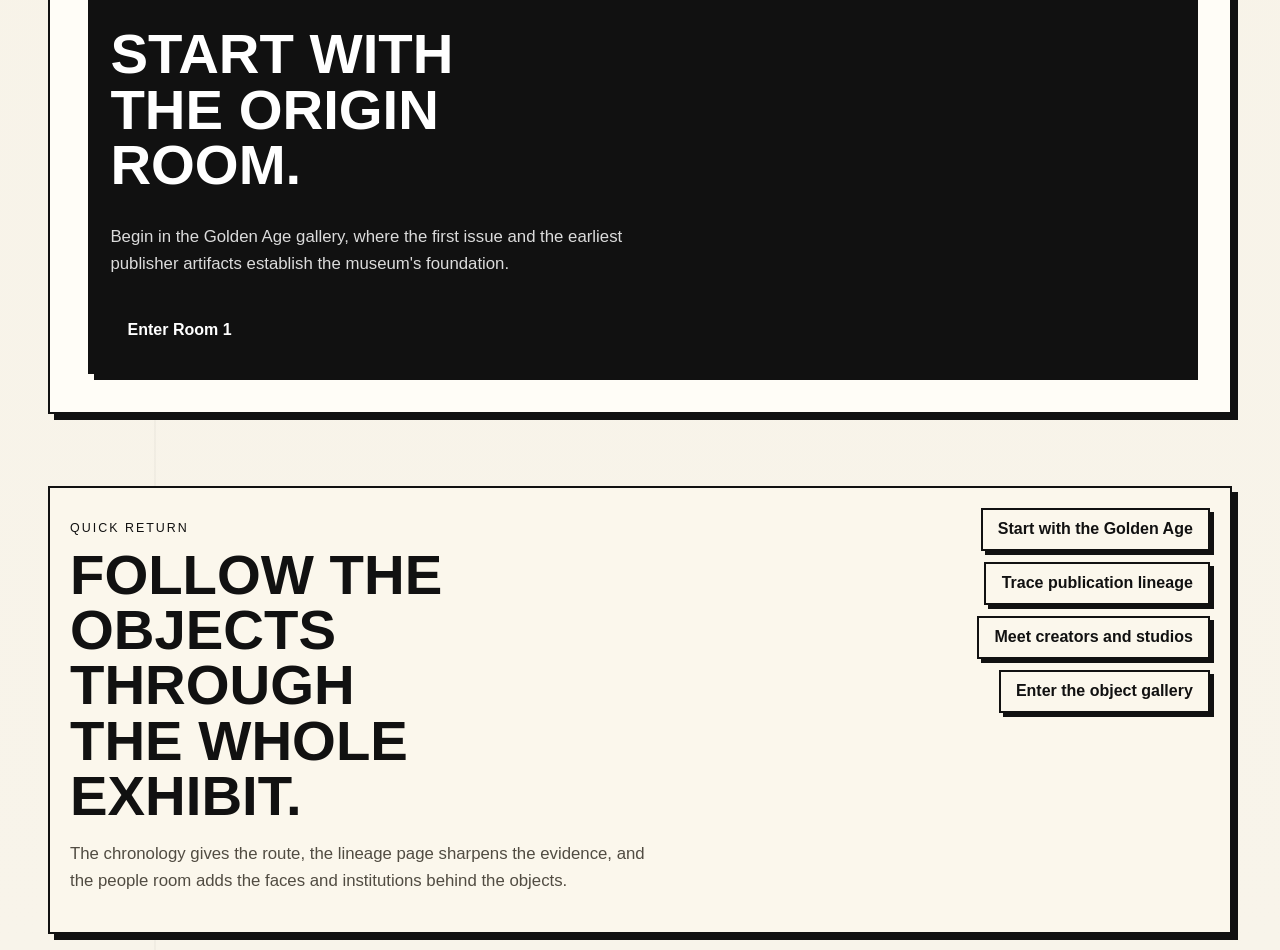
==== commit 94ca5351: "Updated the Archetype of the website design" ====
--- a/docs/home.html
+++ b/docs/home.html
@@ -10,12 +10,12 @@
     <div class="site-shell">
       <header class="site-header">
         <div class="site-header__inner">
-          <a class="site-brand" href="index.html">
-            <span class="site-brand__eyebrow">Comic Book Exhibition</span>
+          <a class="site-brand" href="home.html">
+            <span class="site-brand__eyebrow">Marvel Comic Exhibition</span>
             <span class="site-brand__title">Comic Book Museum</span>
           </a>
           <nav class="site-nav" aria-label="Primary navigation">
-            <a class="nav-link" href="index.html">Opening gallery</a>
+            <a class="nav-link" href="home.html">Opening gallery</a>
             <a class="nav-link" href="eras/golden-age.html">Chronology</a>
             <a class="nav-link" href="reading-maps/publication-lineage.html"
               >Publication lineage</a
@@ -23,15 +23,15 @@
             <a class="nav-link" href="people-and-studios.html"
               >People &amp; studios</a
             >
-            <a class="nav-link" href="guides/bauhaus-marvel-language.html"
+            <a class="nav-link" href="guides/collection-highlights.html"
               >Object gallery</a
             >
           </nav>
         </div>
         <div class="site-header__subnav">
           <a class="nav-chip" href="#opening">Opening</a>
-          <a class="nav-chip" href="#chronology">Chronology</a>
-          <a class="nav-chip" href="#objects">Objects</a>
+          <a class="nav-chip" href="#chronology">Route</a>
+          <a class="nav-chip" href="#objects">Collection</a>
           <a class="nav-chip" href="#highlights">Highlights</a>
         </div>
       </header>
@@ -42,9 +42,8 @@
             <p class="section-heading__eyebrow">Opening gallery</p>
             <h1 class="home-opening__title">Marvel Comic Book Museum</h1>
             <p class="home-opening__lede">
-              From fragile pulp covers to blockbuster props, this exhibition
-              shows Marvel through picture-based object displays: preserved
-              issues, creator artifacts, and franchise hardware staged like
+              Marvel is presented here as an exhibition system: preserved
+              issues, creator portraits, and franchise objects organized as
               museum evidence.
             </p>
             <div class="artifact-grid">
@@ -113,7 +112,7 @@
                 Three rooms carry the exhibition argument.
               </h2>
             </div>
-            <div class="content-grid">
+            <div class="content-grid home-feature-grid">
               <a class="content-card" href="eras/golden-age.html">
                 <p class="content-card__meta">1939–1950s</p>
                 <h3 class="content-card__title">Golden Age Origins</h3>
@@ -155,11 +154,11 @@
             <div class="section-heading">
               <p class="section-heading__eyebrow">Collection rooms</p>
               <h2 class="section-heading__title">
-                Companion pages expand the exhibition with more pictures and
+                Companion rooms expand the exhibition with pictures and
                 evidence.
               </h2>
             </div>
-            <div class="content-grid">
+            <div class="content-grid home-feature-grid">
               <a
                 class="content-card"
                 href="reading-maps/publication-lineage.html"
@@ -185,10 +184,7 @@
                   This room gives faces to the exhibition argument.
                 </p>
               </a>
-              <a
-                class="content-card"
-                href="guides/bauhaus-marvel-language.html"
-              >
+              <a class="content-card" href="guides/collection-highlights.html">
                 <p class="content-card__meta">Gallery room</p>
                 <h3 class="content-card__title">Collection highlights</h3>
                 <p class="content-card__description">
@@ -206,7 +202,7 @@
             <div class="section-heading">
               <p class="section-heading__eyebrow">Collection highlights</p>
               <h2 class="section-heading__title">
-                The site now shows what it is talking about.
+                The site shows what it argues for.
               </h2>
             </div>
             <div class="artifact-grid">
@@ -281,9 +277,7 @@
           <a class="site-footer__link" href="people-and-studios.html"
             >Meet creators and studios</a
           >
-          <a
-            class="site-footer__link"
-            href="guides/bauhaus-marvel-language.html"
+          <a class="site-footer__link" href="guides/collection-highlights.html"
             >Enter the object gallery</a
           >
         </nav>
--- a/docs/styles.css
+++ b/docs/styles.css
@@ -1,12 +1,16 @@
 :root {
   --paper: #f4efe2;
   --paper-strong: #e7ddc3;
+  --paper-soft: #fbf7ec;
   --ink: #111111;
   --muted: #514c42;
   --red: #d92d20;
   --blue: #1d4ed8;
   --yellow: #f7c948;
   --line: #111111;
+  --frame: 2px solid var(--line);
+  --shadow-strong: 6px 6px 0 var(--line);
+  --shadow-soft: 4px 4px 0 var(--line);
   --space-xs: 0.5rem;
   --space-s: 0.875rem;
   --space-m: 1.25rem;
@@ -29,7 +33,7 @@
   font-family: Futura, "Avenir Next", Avenir, Montserrat, Arial, sans-serif;
   color: var(--ink);
   background:
-    linear-gradient(90deg, transparent 0 11%, rgba(17, 17, 17, 0.04) 11% 11.4%, transparent 11.4% 100%),
+    linear-gradient(90deg, transparent 0 12%, rgba(17, 17, 17, 0.03) 12% 12.2%, transparent 12.2% 100%),
     linear-gradient(180deg, var(--paper) 0%, #f8f4ea 100%);
 }
 
@@ -50,8 +54,8 @@
 .editorial-aside,
 .bauhaus-block,
 .quote-block {
-  border: 3px solid var(--line);
-  box-shadow: 8px 8px 0 var(--line);
+  border: var(--frame);
+  box-shadow: var(--shadow-strong);
 }
 
 .site-header,
@@ -63,7 +67,7 @@
 
 .site-header {
   margin-top: 1rem;
-  background: #fff9ee;
+  background: var(--paper-soft);
 }
 
 .site-header__inner,
@@ -78,8 +82,10 @@
 }
 
 .site-header__subnav {
-  border-top: 3px solid var(--line);
-  background: var(--paper-strong);
+  border-top: var(--frame);
+  background: color-mix(in srgb, var(--paper-strong) 72%, white);
+  justify-content: flex-start;
+  gap: var(--space-s);
 }
 
 .site-main {
@@ -89,6 +95,10 @@
 .site-brand {
   display: grid;
   gap: 0.2rem;
+}
+
+.site-brand__eyebrow {
+  color: var(--muted);
 }
 
 .kicker,
@@ -113,10 +123,10 @@
 .site-footer__title,
 .transition-block__title {
   margin: 0;
-  font-size: clamp(2rem, 5vw, 4.6rem);
-  line-height: 0.95;
-  text-transform: uppercase;
-  max-width: 11ch;
+  font-size: clamp(2rem, 4.4vw, 4.2rem);
+  line-height: 0.98;
+  text-transform: uppercase;
+  max-width: 12ch;
 }
 
 .site-nav,
@@ -125,7 +135,7 @@
 .button-row {
   display: flex;
   flex-wrap: wrap;
-  gap: var(--space-s);
+  gap: 0.7rem;
 }
 
 .nav-link,
@@ -133,15 +143,24 @@
 .button-link,
 .site-footer__link {
   display: inline-block;
-  padding: 0.7rem 1rem;
-  border: 2px solid var(--line);
+  padding: 0.65rem 0.95rem;
+  border: var(--frame);
   background: white;
-  box-shadow: 4px 4px 0 var(--line);
+  box-shadow: var(--shadow-soft);
   font-weight: 700;
 }
 
+.nav-link,
+.site-footer__link {
+  background: var(--paper-soft);
+}
+
 .nav-chip {
-  background: var(--yellow);
+  background: transparent;
+  box-shadow: none;
+  font-size: 0.86rem;
+  letter-spacing: 0.08em;
+  text-transform: uppercase;
 }
 
 .button-link--dark {
@@ -153,7 +172,7 @@
   position: relative;
   overflow: hidden;
   background: #fffdf7;
-  padding: var(--space-xl);
+  padding: clamp(1.5rem, 3vw, 2.75rem);
 }
 
 .hero-panel::before {
@@ -161,8 +180,8 @@
   position: absolute;
   inset: 0 auto auto 0;
   width: 100%;
-  height: 9rem;
-  background: linear-gradient(180deg, color-mix(in srgb, var(--chapter-accent, var(--red)) 16%, transparent), transparent);
+  height: 7rem;
+  background: linear-gradient(180deg, color-mix(in srgb, var(--chapter-accent, var(--red)) 10%, transparent), transparent);
   opacity: 1;
   pointer-events: none;
 }
@@ -182,6 +201,10 @@
   display: grid;
   gap: var(--space-m);
   margin-bottom: var(--space-2xl);
+}
+
+.home-opening {
+  gap: 1rem;
 }
 
 .chapter-hero {
@@ -201,8 +224,15 @@
 .chapter-list li,
 .quote-block {
   font-size: 1.05rem;
-  line-height: 1.7;
+  line-height: 1.65;
   color: var(--muted);
+}
+
+.home-opening__lede,
+.chapter-hero__lede,
+.transition-block__copy,
+.site-footer__copy {
+  max-width: 62ch;
 }
 
 .home-opening__principles,
@@ -226,6 +256,10 @@
   grid-template-columns: repeat(2, minmax(0, 1fr));
 }
 
+.home-feature-grid {
+  grid-template-columns: repeat(3, minmax(0, 1fr));
+}
+
 .portrait-grid {
   grid-template-columns: repeat(3, minmax(0, 1fr));
 }
@@ -263,23 +297,25 @@
 }
 
 .section-heading__title {
-  font-size: clamp(1.7rem, 4vw, 3rem);
-  max-width: 14ch;
+  font-size: clamp(1.55rem, 3.5vw, 2.7rem);
+  max-width: 16ch;
 }
 
 .content-card {
-  background: #fffdf7;
-  display: grid;
-  gap: var(--space-s);
+  background: var(--paper-soft);
+  display: grid;
+  gap: 0.75rem;
+  align-content: start;
+  min-height: 100%;
 }
 
 .artifact-card {
-  background: #fffdf7;
-  display: grid;
-  gap: var(--space-s);
+  background: var(--paper-soft);
+  display: grid;
+  gap: 0.75rem;
   padding: var(--space-m);
-  border: 3px solid var(--line);
-  box-shadow: 8px 8px 0 var(--line);
+  border: var(--frame);
+  box-shadow: var(--shadow-strong);
 }
 
 .artifact-card img {
@@ -292,7 +328,7 @@
   display: block;
   width: 100%;
   height: auto;
-  border: 3px solid var(--line);
+  border: var(--frame);
   background: #fff;
 }
 
@@ -305,7 +341,7 @@
 
 .artifact-card__title {
   margin: 0;
-  font-size: 1.35rem;
+  font-size: 1.2rem;
   text-transform: uppercase;
 }
 
@@ -313,6 +349,10 @@
   margin: 0;
   display: grid;
   gap: var(--space-s);
+}
+
+.artifact-figure figcaption {
+  max-width: 52ch;
 }
 
 .artifact-figure--wide {
@@ -322,8 +362,14 @@
 .content-card__title,
 .editorial-aside__title {
   margin: 0;
-  font-size: 1.45rem;
-  text-transform: uppercase;
+  font-size: 1.25rem;
+  text-transform: uppercase;
+}
+
+.content-card__footer {
+  margin-top: auto;
+  padding-top: 0.85rem;
+  border-top: 1px solid rgba(17, 17, 17, 0.16);
 }
 
 .editorial-aside {
@@ -350,7 +396,7 @@
 .site-footer {
   margin-bottom: 1rem;
   align-items: flex-start;
-  background: #fff9ee;
+  background: var(--paper-soft);
 }
 
 .site-footer__links {
@@ -384,42 +430,31 @@
   position: absolute;
   inset: 0;
   background:
-    radial-gradient(circle at 14% 18%, rgba(255, 255, 255, 0.95) 0 0.12rem, transparent 0.14rem),
-    radial-gradient(circle at 82% 16%, rgba(255, 255, 255, 0.9) 0 0.1rem, transparent 0.12rem),
-    radial-gradient(circle at 68% 30%, rgba(255, 255, 255, 0.78) 0 0.09rem, transparent 0.11rem),
-    radial-gradient(circle at 24% 74%, rgba(255, 255, 255, 0.85) 0 0.11rem, transparent 0.13rem),
-    radial-gradient(circle at 88% 72%, rgba(255, 255, 255, 0.82) 0 0.1rem, transparent 0.12rem),
-    radial-gradient(circle at 48% 84%, rgba(255, 255, 255, 0.88) 0 0.1rem, transparent 0.12rem),
-    radial-gradient(circle at 36% 38%, rgba(255, 255, 255, 0.7) 0 0.08rem, transparent 0.1rem),
-    radial-gradient(circle at 58% 10%, rgba(255, 255, 255, 0.76) 0 0.08rem, transparent 0.1rem),
-    linear-gradient(135deg, rgba(17, 17, 17, 0.56), rgba(17, 17, 17, 0.24)),
-    url("media/Sub-Mariner Comics vol 1 001 (Timely, 1941) (c2c digicam) (Mark_Bowen scans & edits)_0000.jpg") left 2% top 50% / 28% auto no-repeat,
-    url("media/Captain America Comics 013 (Timely, 1942) (c2c) (Mark Bowen scans & edits)_0000.jpg") left 24% top 14% / 24% auto no-repeat,
-    url("media/All-Winners Comics 001 (Timely) (1941) (c2c) (Mark Bowen)_0000.jpg") center top 54% / 24% auto no-repeat,
-    url("media/Captain America Comics 016 (Timely) (1942) (c2c, missing centerfold recreated) (Mark Bowen)_0000.jpg") right 24% top 14% / 24% auto no-repeat,
-    url("media/Complete Comics vol 01 02 (scans) (c2c) (1944) (color touched up)_0000.jpg") right 2% top 52% / 28% auto no-repeat,
-    radial-gradient(circle at 50% 45%, rgba(61, 79, 182, 0.28), transparent 34%),
-    radial-gradient(circle at 18% 78%, rgba(112, 28, 135, 0.24), transparent 28%),
-    radial-gradient(circle at 80% 24%, rgba(38, 116, 204, 0.22), transparent 30%),
+    linear-gradient(135deg, rgba(8, 11, 18, 0.84), rgba(8, 11, 18, 0.56)),
+    linear-gradient(90deg, transparent 0 14%, rgba(255, 255, 255, 0.08) 14% 14.35%, transparent 14.35% 100%),
+    url("media/Captain America Comics 013 (Timely, 1942) (c2c) (Mark Bowen scans & edits)_0000.jpg") left 3% center / 27% auto no-repeat,
+    url("media/All-Winners Comics 001 (Timely) (1941) (c2c) (Mark Bowen)_0000.jpg") center 18% / 28% auto no-repeat,
+    url("media/Complete Comics vol 01 02 (scans) (c2c) (1944) (color touched up)_0000.jpg") right 3% center / 27% auto no-repeat,
+    radial-gradient(circle at 50% 42%, rgba(61, 79, 182, 0.18), transparent 34%),
     linear-gradient(180deg, #040814 0%, #081223 42%, #05060d 100%);
-  filter: saturate(0.92) contrast(1.04);
+  filter: saturate(0.82) contrast(1.02);
   transform: scale(1.02);
 }
 
 .hero-content {
   position: relative;
   z-index: 1;
-	text-align: center;
+  text-align: left;
   width: min(100%, 40rem);
 }
 
 .hero-card {
   background: rgba(244, 239, 226, 0.94);
-	padding: var(--space-l);
-	border: 3px solid var(--line);
-	box-shadow: 8px 8px 0 var(--line);
-  max-width: 500px;
-	width: 100%;
+  padding: clamp(1.5rem, 3vw, 2.25rem);
+  border: var(--frame);
+  box-shadow: var(--shadow-strong);
+  max-width: 34rem;
+  width: 100%;
 }
 
 .hero-card__eyebrow {
@@ -433,50 +468,64 @@
 
 .hero-card h1 {
   margin: 0;
-	font-size: 2.5rem;
+  font-size: clamp(2.3rem, 5vw, 4rem);
   line-height: 0.95;
   text-transform: uppercase;
+  max-width: 9ch;
+}
+
+.hero-card__lede {
+  margin: 1rem 0 0;
+  max-width: 34ch;
+  font-size: 1.05rem;
+  line-height: 1.6;
+  color: var(--muted);
 }
 
 .hero-card .author {
-	font-size: 1.2rem;
+  font-size: 1rem;
   margin: 1rem 0 var(--space-l);
-	color: var(--muted);
+  color: var(--muted);
+}
+
+.hero-card__actions {
+  display: flex;
+  flex-wrap: wrap;
+  gap: 0.8rem;
 }
 
 .hero-card .btn {
-	display: inline-block;
-	background-color: var(--red);
-	color: var(--paper);
-	padding: var(--space-s) var(--space-l);
-	text-decoration: none;
-	font-weight: bold;
-	border: 3px solid var(--line);
-	box-shadow: 4px 4px 0 var(--line);
-	transition: all 0.2s ease-in-out;
+  display: inline-block;
+  background-color: var(--red);
+  color: var(--paper);
+  padding: var(--space-s) var(--space-l);
+  text-decoration: none;
+  font-weight: bold;
+  border: var(--frame);
+  box-shadow: var(--shadow-soft);
+  transition: all 0.2s ease-in-out;
+}
+
+.hero-card .btn--secondary {
+  background: transparent;
+  color: var(--ink);
 }
 
 .hero-card .btn:hover {
-	background-color: var(--ink);
-	color: var(--paper);
-	transform: translate(4px, 4px);
-	box-shadow: 0 0 0 var(--line);
+  background-color: var(--ink);
+  color: var(--paper);
+  transform: translate(4px, 4px);
+  box-shadow: 0 0 0 var(--line);
 }
 
 @media (max-width: 780px) {
   .hero-page::before {
     background:
-      radial-gradient(circle at 12% 18%, rgba(255, 255, 255, 0.92) 0 0.11rem, transparent 0.13rem),
-      radial-gradient(circle at 84% 14%, rgba(255, 255, 255, 0.86) 0 0.1rem, transparent 0.12rem),
-      radial-gradient(circle at 26% 78%, rgba(255, 255, 255, 0.8) 0 0.09rem, transparent 0.11rem),
-      radial-gradient(circle at 72% 72%, rgba(255, 255, 255, 0.82) 0 0.09rem, transparent 0.11rem),
-      linear-gradient(135deg, rgba(17, 17, 17, 0.62), rgba(17, 17, 17, 0.3)),
-      url("media/Sub-Mariner Comics vol 1 001 (Timely, 1941) (c2c digicam) (Mark_Bowen scans & edits)_0000.jpg") left -8% top 58% / 44% auto no-repeat,
+      linear-gradient(135deg, rgba(8, 11, 18, 0.86), rgba(8, 11, 18, 0.6)),
+      url("media/Captain America Comics 013 (Timely, 1942) (c2c) (Mark Bowen scans & edits)_0000.jpg") left -8% top 58% / 44% auto no-repeat,
       url("media/All-Winners Comics 001 (Timely) (1941) (c2c) (Mark Bowen)_0000.jpg") center top 20% / 41% auto no-repeat,
       url("media/Captain America Comics 016 (Timely) (1942) (c2c, missing centerfold recreated) (Mark Bowen)_0000.jpg") right -8% top 58% / 44% auto no-repeat,
-      radial-gradient(circle at 50% 46%, rgba(61, 79, 182, 0.28), transparent 34%),
-      radial-gradient(circle at 22% 82%, rgba(112, 28, 135, 0.24), transparent 28%),
-      radial-gradient(circle at 80% 18%, rgba(38, 116, 204, 0.22), transparent 30%),
+      radial-gradient(circle at 50% 46%, rgba(61, 79, 182, 0.18), transparent 34%),
       linear-gradient(180deg, #040814 0%, #081223 42%, #05060d 100%);
   }
 
@@ -488,6 +537,7 @@
 @media (max-width: 900px) {
   .chapter-hero,
   .home-opening__principles,
+  .home-feature-grid,
   .content-grid,
   .dual-column,
   .artifact-grid,
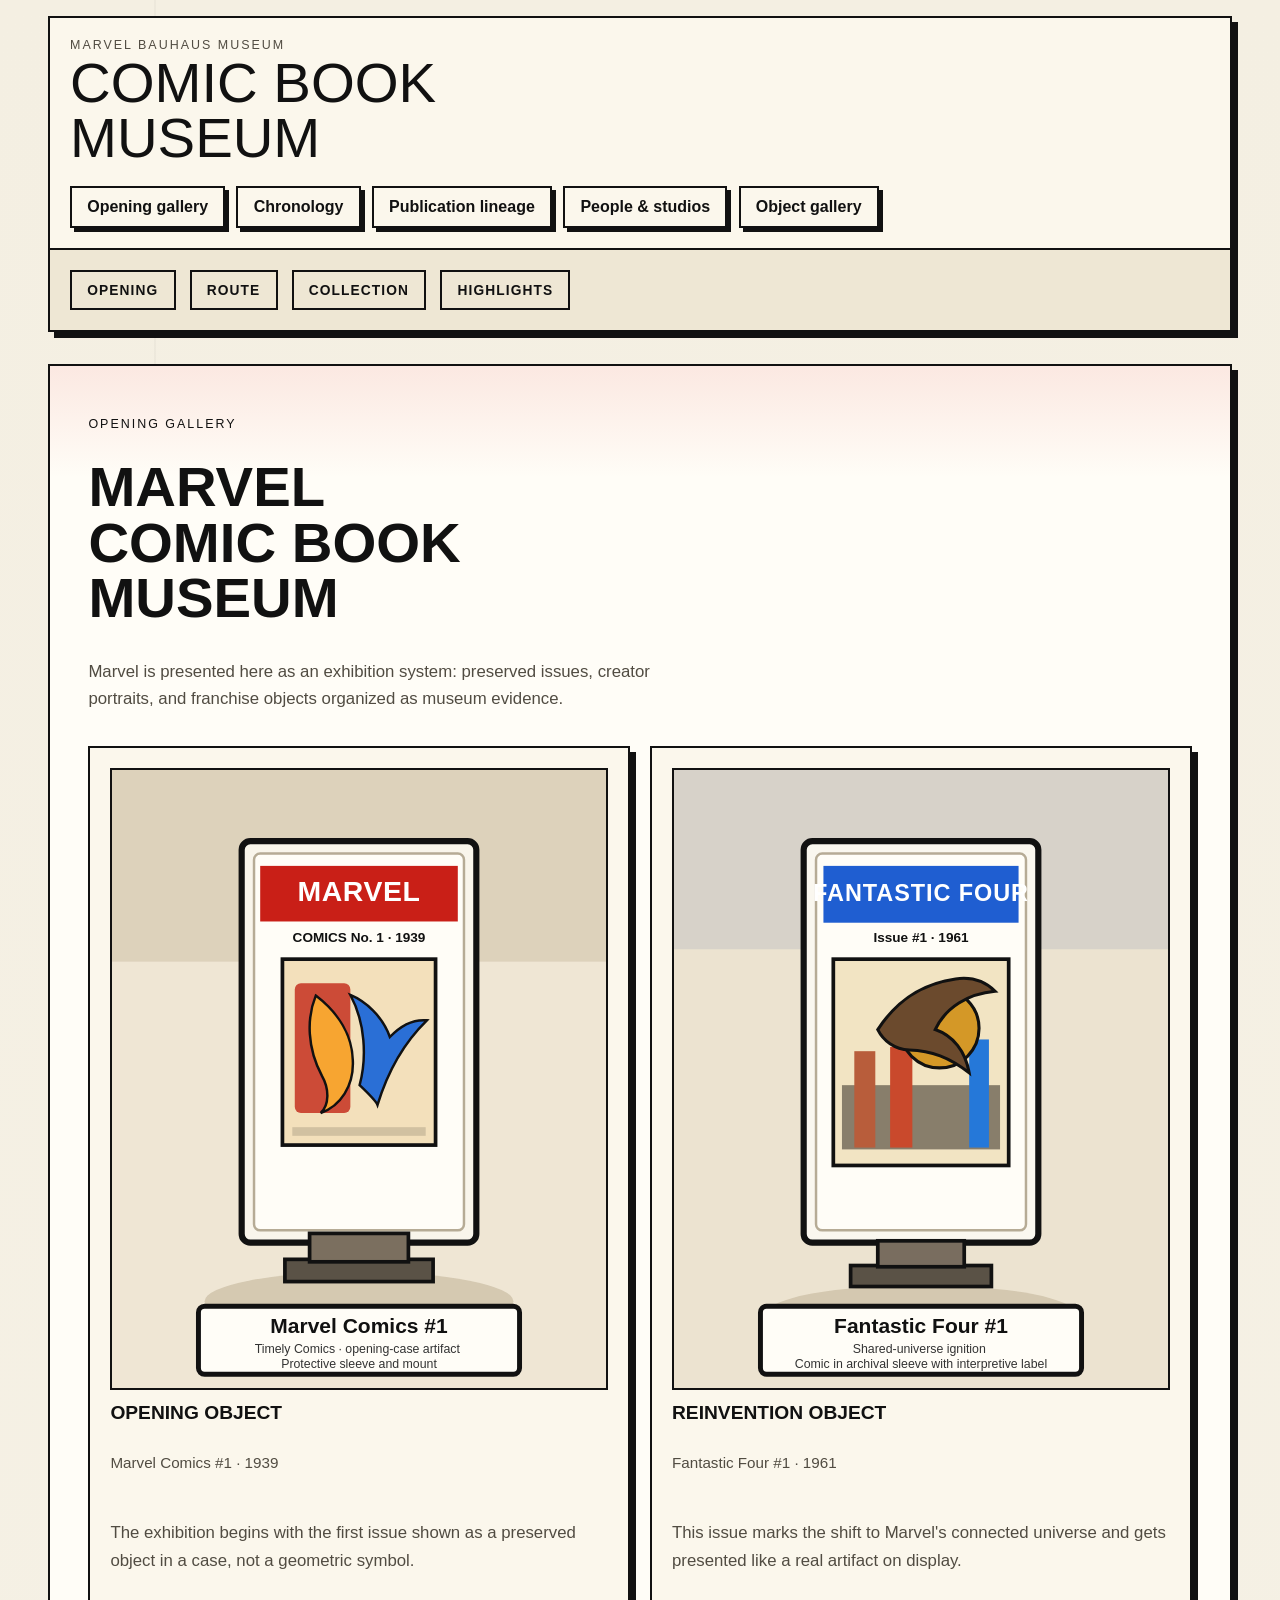
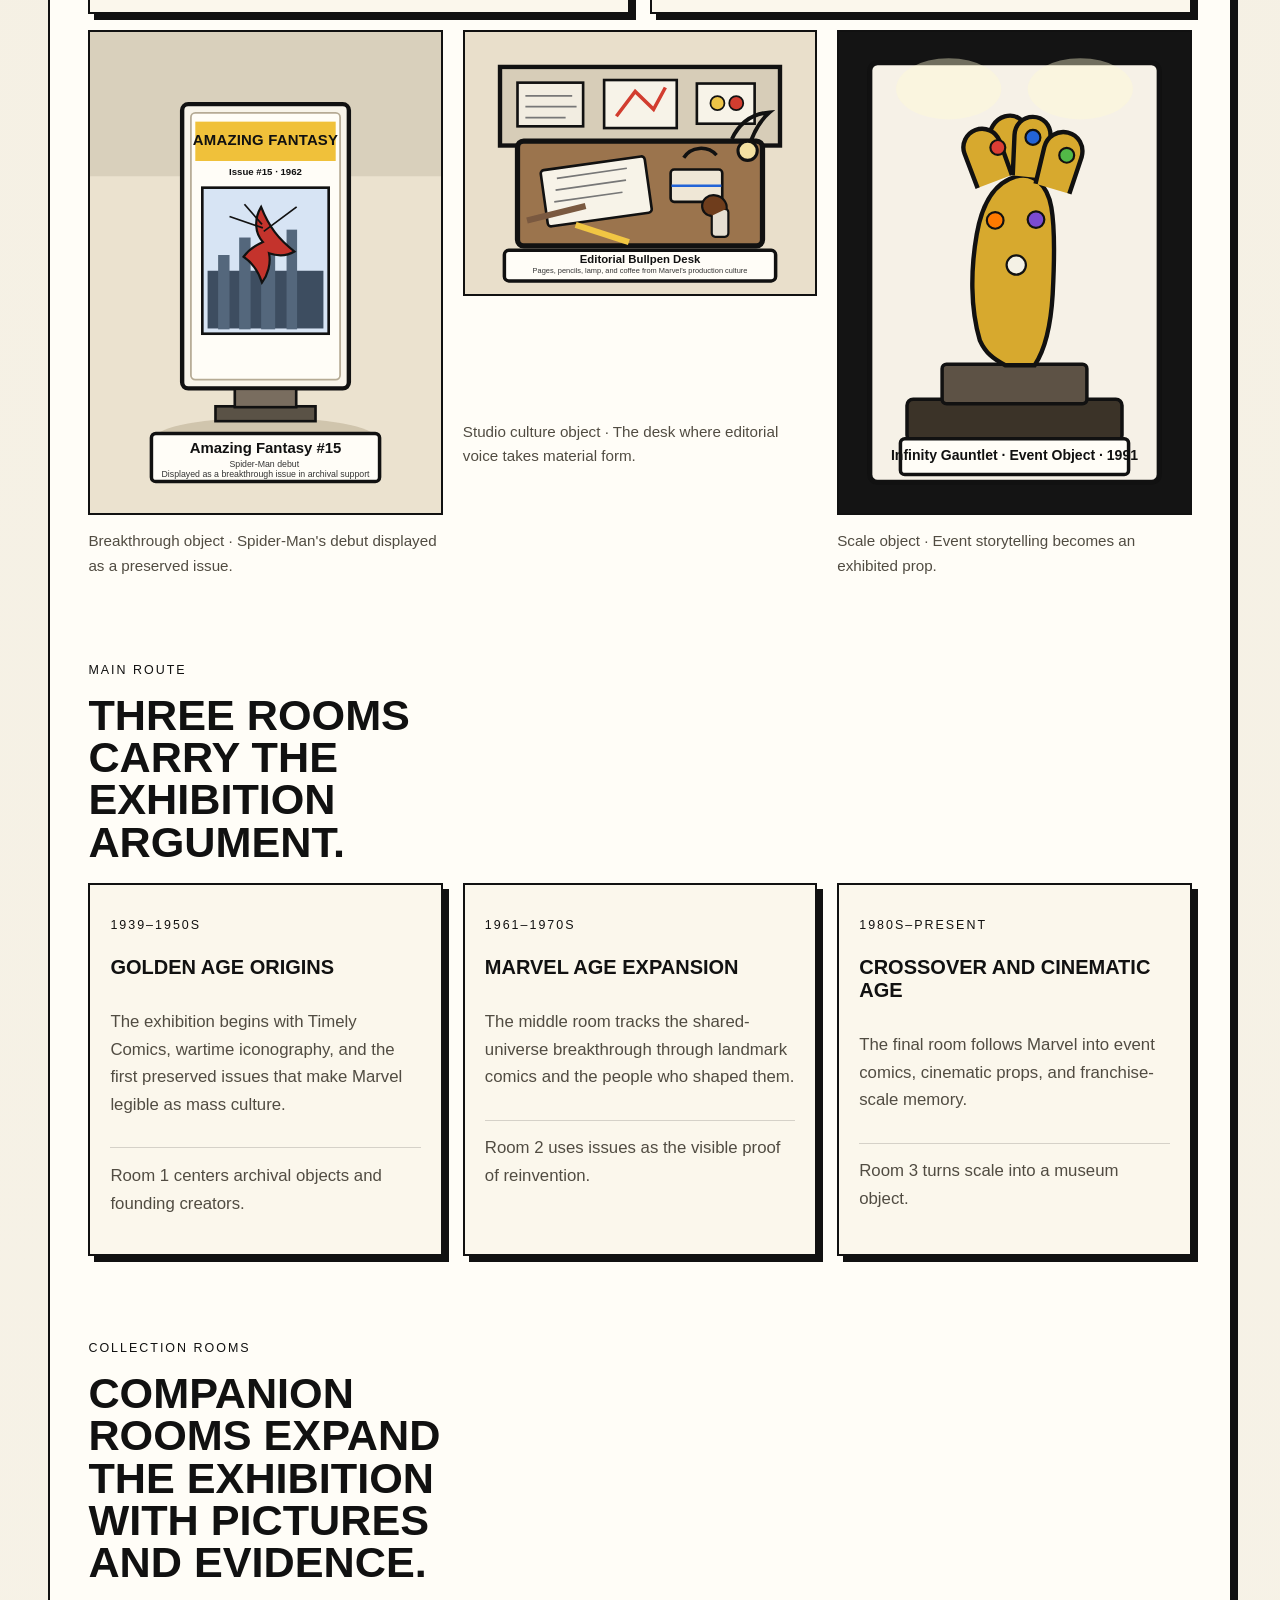
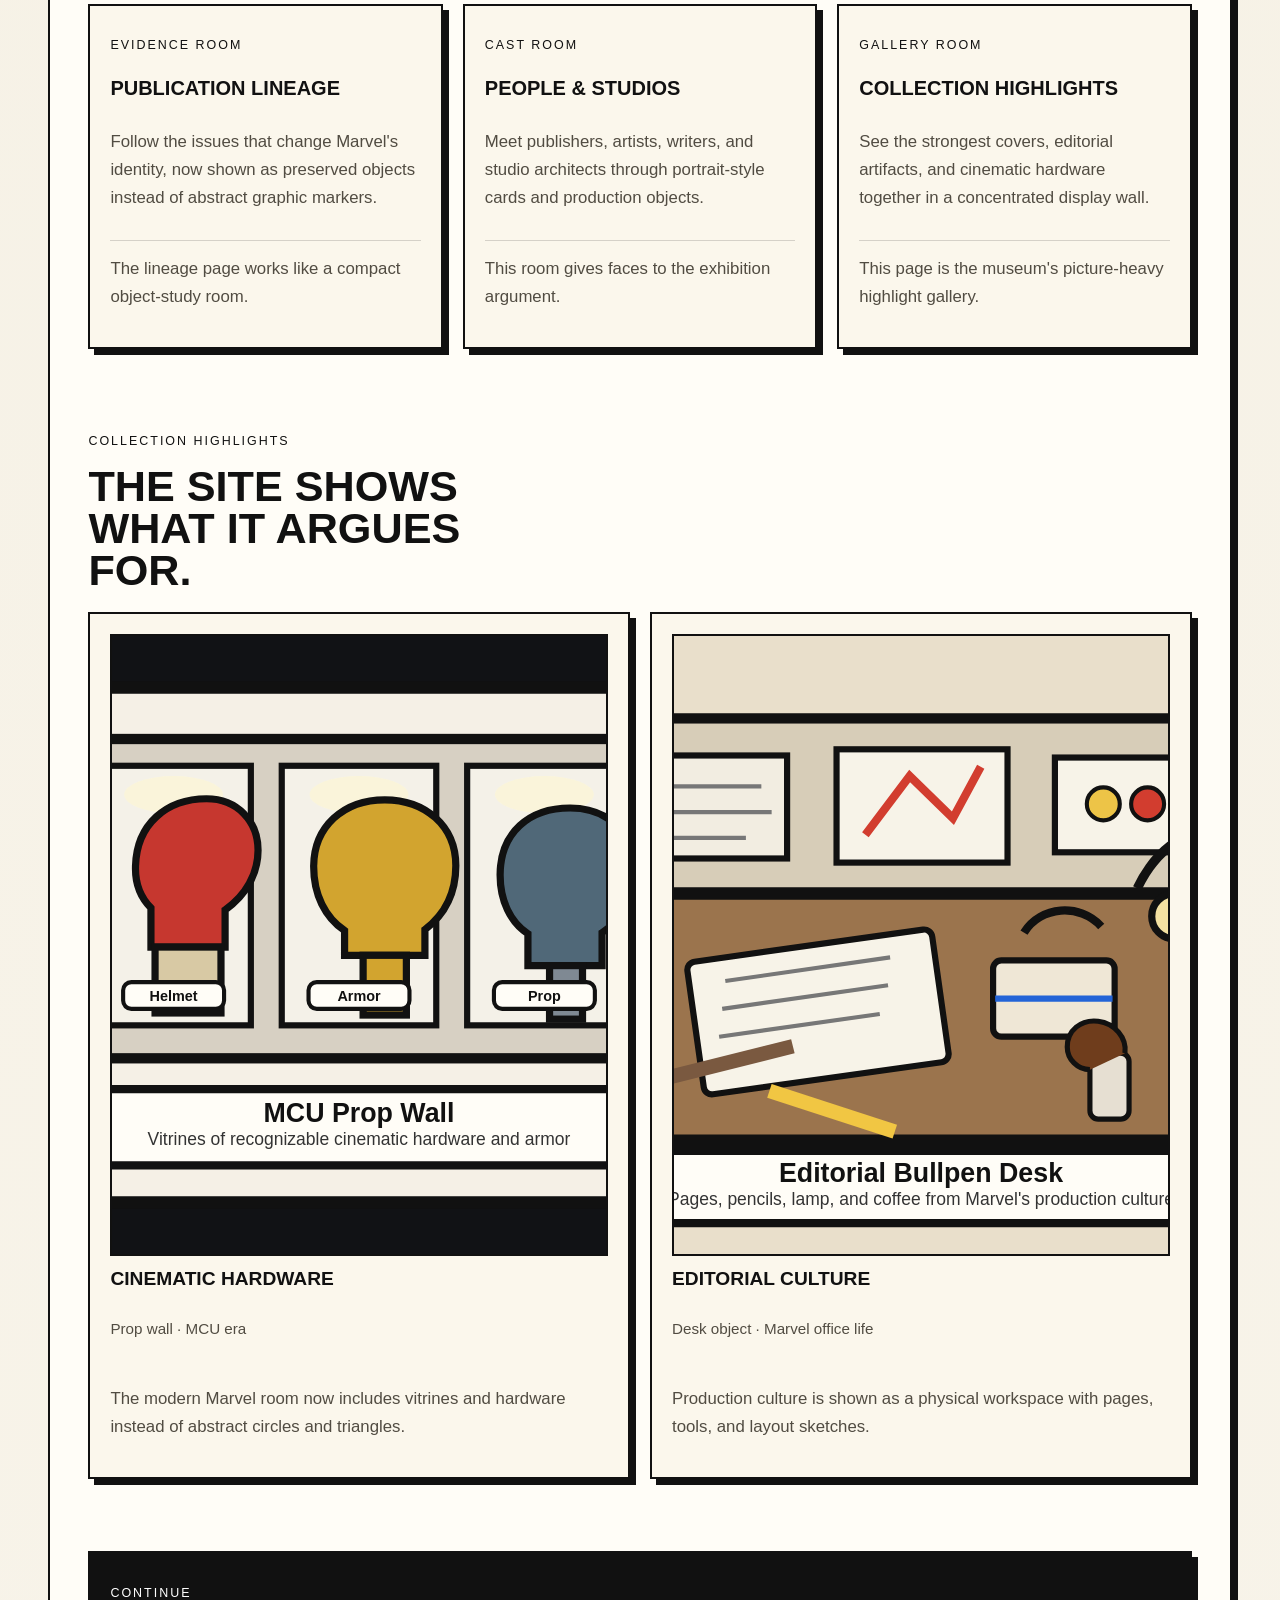
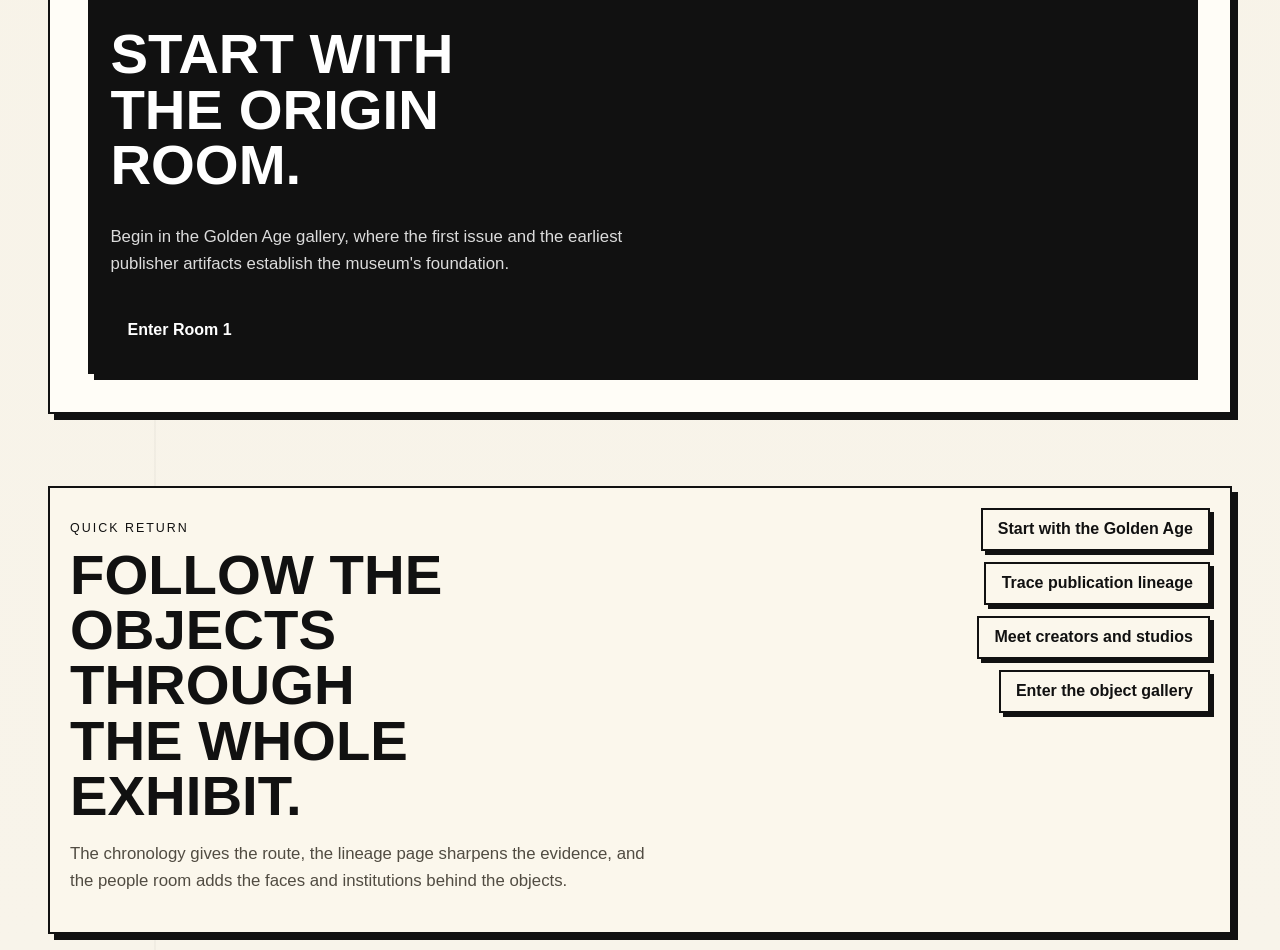
==== commit 55e5eb6d: "Updated Archetype Design" ====
--- a/docs/home.html
+++ b/docs/home.html
@@ -11,7 +11,7 @@
       <header class="site-header">
         <div class="site-header__inner">
           <a class="site-brand" href="home.html">
-            <span class="site-brand__eyebrow">Marvel Comic Exhibition</span>
+            <span class="site-brand__eyebrow">Marvel Bauhaus Museum</span>
             <span class="site-brand__title">Comic Book Museum</span>
           </a>
           <nav class="site-nav" aria-label="Primary navigation">
@@ -23,7 +23,7 @@
             <a class="nav-link" href="people-and-studios.html"
               >People &amp; studios</a
             >
-            <a class="nav-link" href="guides/collection-highlights.html"
+            <a class="nav-link" href="guides/bauhaus-marvel-language.html"
               >Object gallery</a
             >
           </nav>
@@ -184,7 +184,10 @@
                   This room gives faces to the exhibition argument.
                 </p>
               </a>
-              <a class="content-card" href="guides/collection-highlights.html">
+              <a
+                class="content-card"
+                href="guides/bauhaus-marvel-language.html"
+              >
                 <p class="content-card__meta">Gallery room</p>
                 <h3 class="content-card__title">Collection highlights</h3>
                 <p class="content-card__description">
@@ -277,7 +280,9 @@
           <a class="site-footer__link" href="people-and-studios.html"
             >Meet creators and studios</a
           >
-          <a class="site-footer__link" href="guides/collection-highlights.html"
+          <a
+            class="site-footer__link"
+            href="guides/bauhaus-marvel-language.html"
             >Enter the object gallery</a
           >
         </nav>
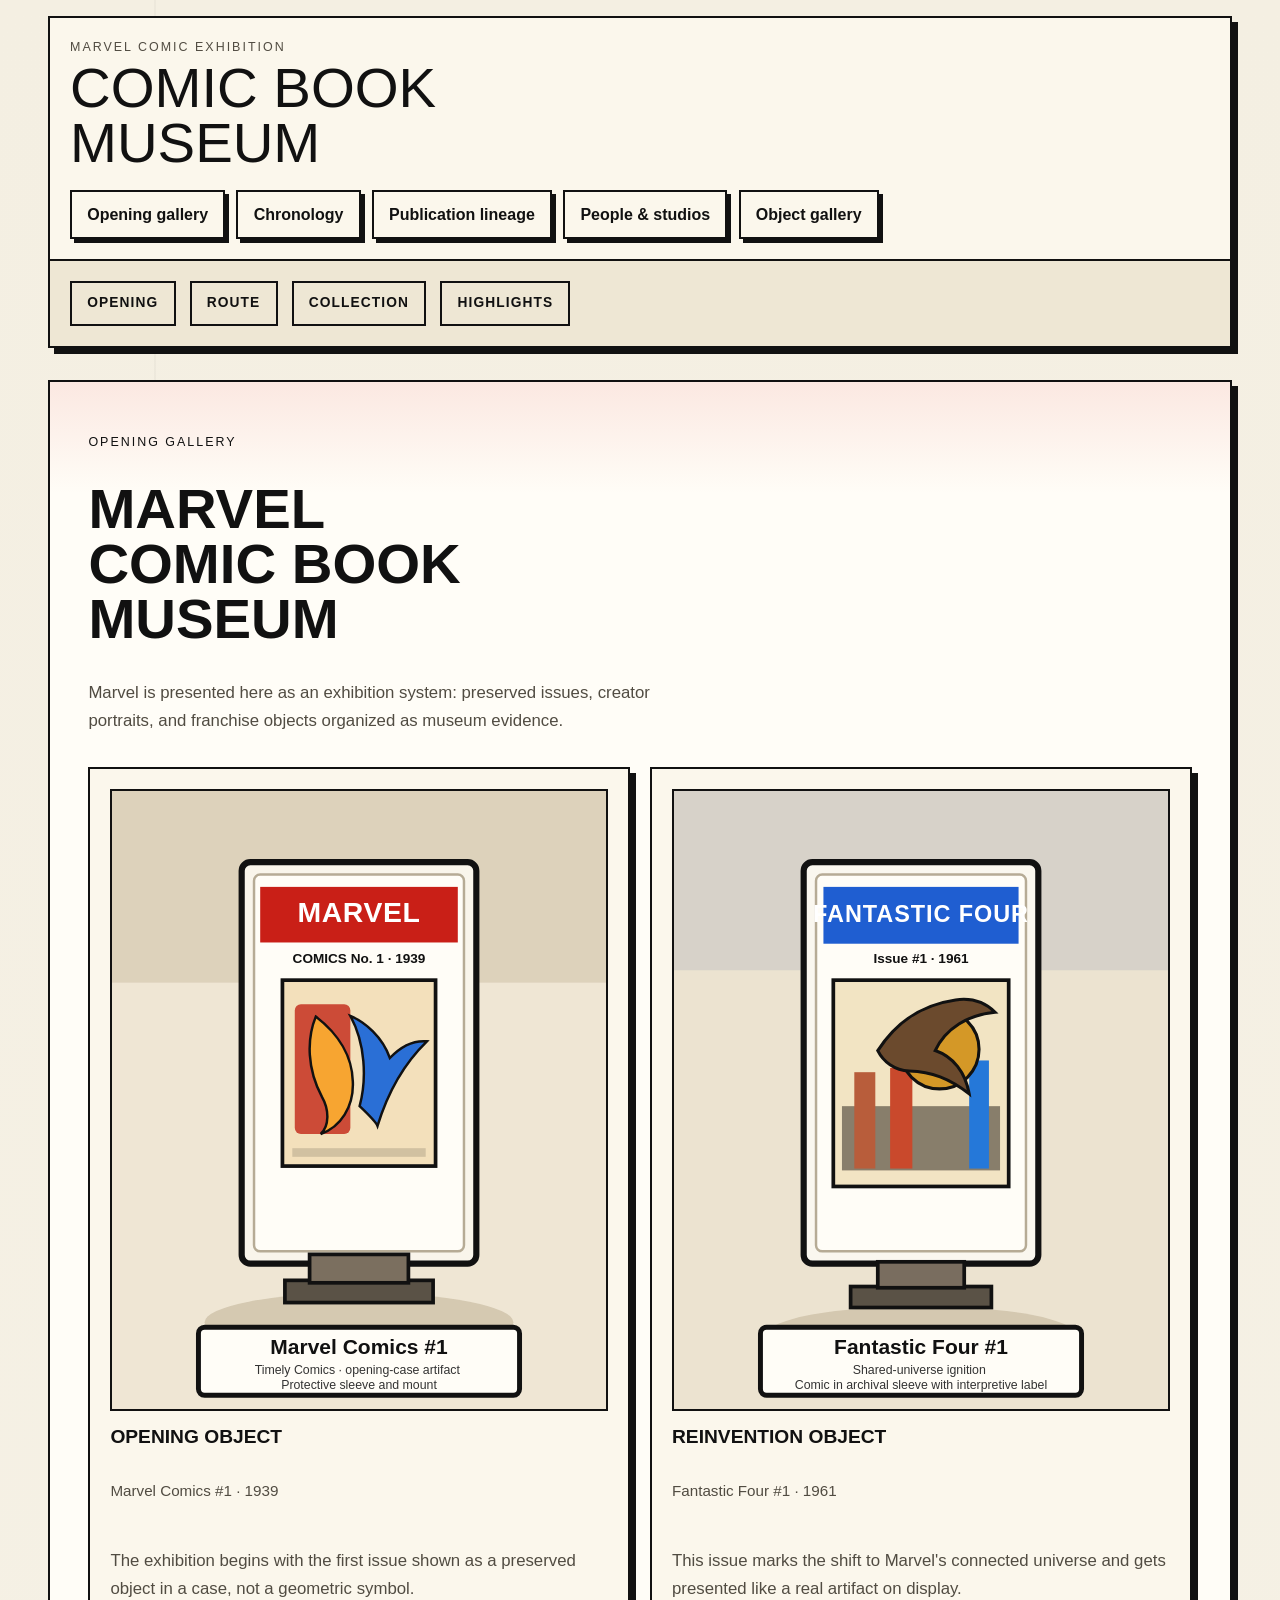
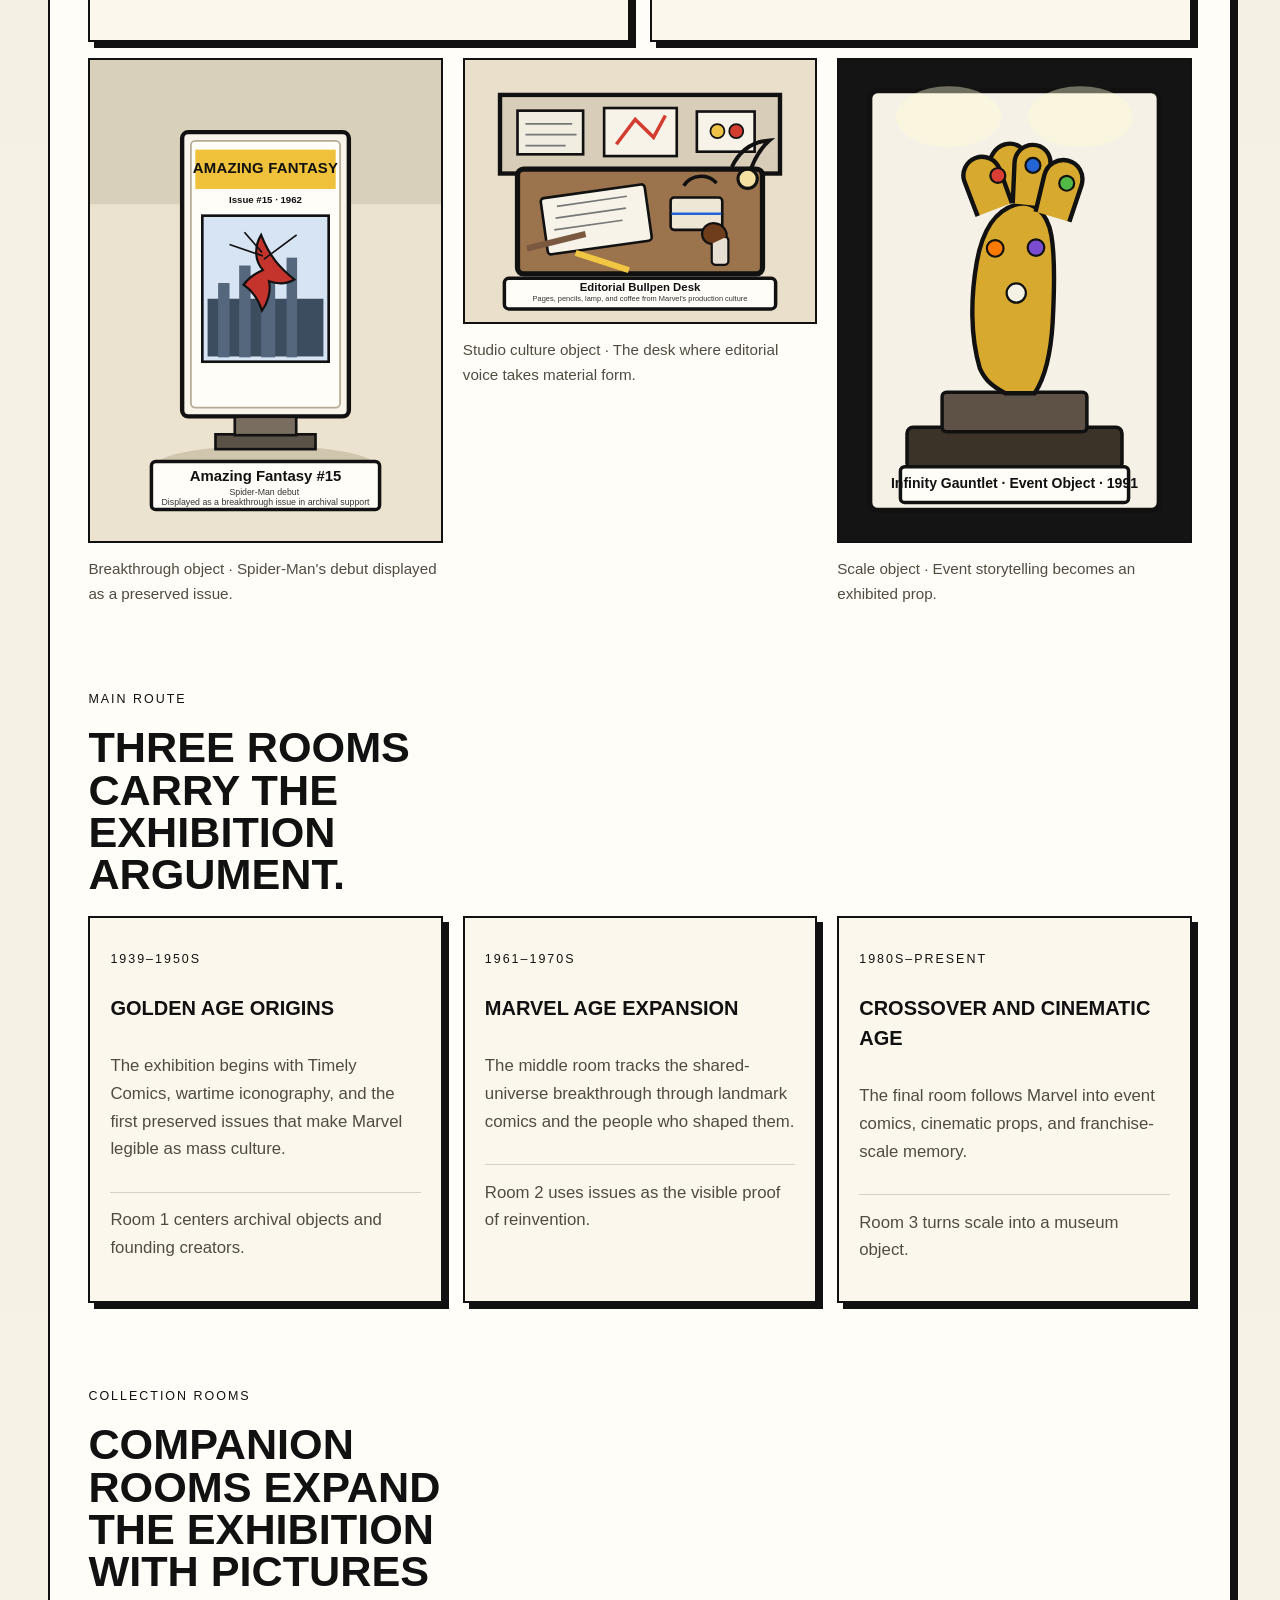
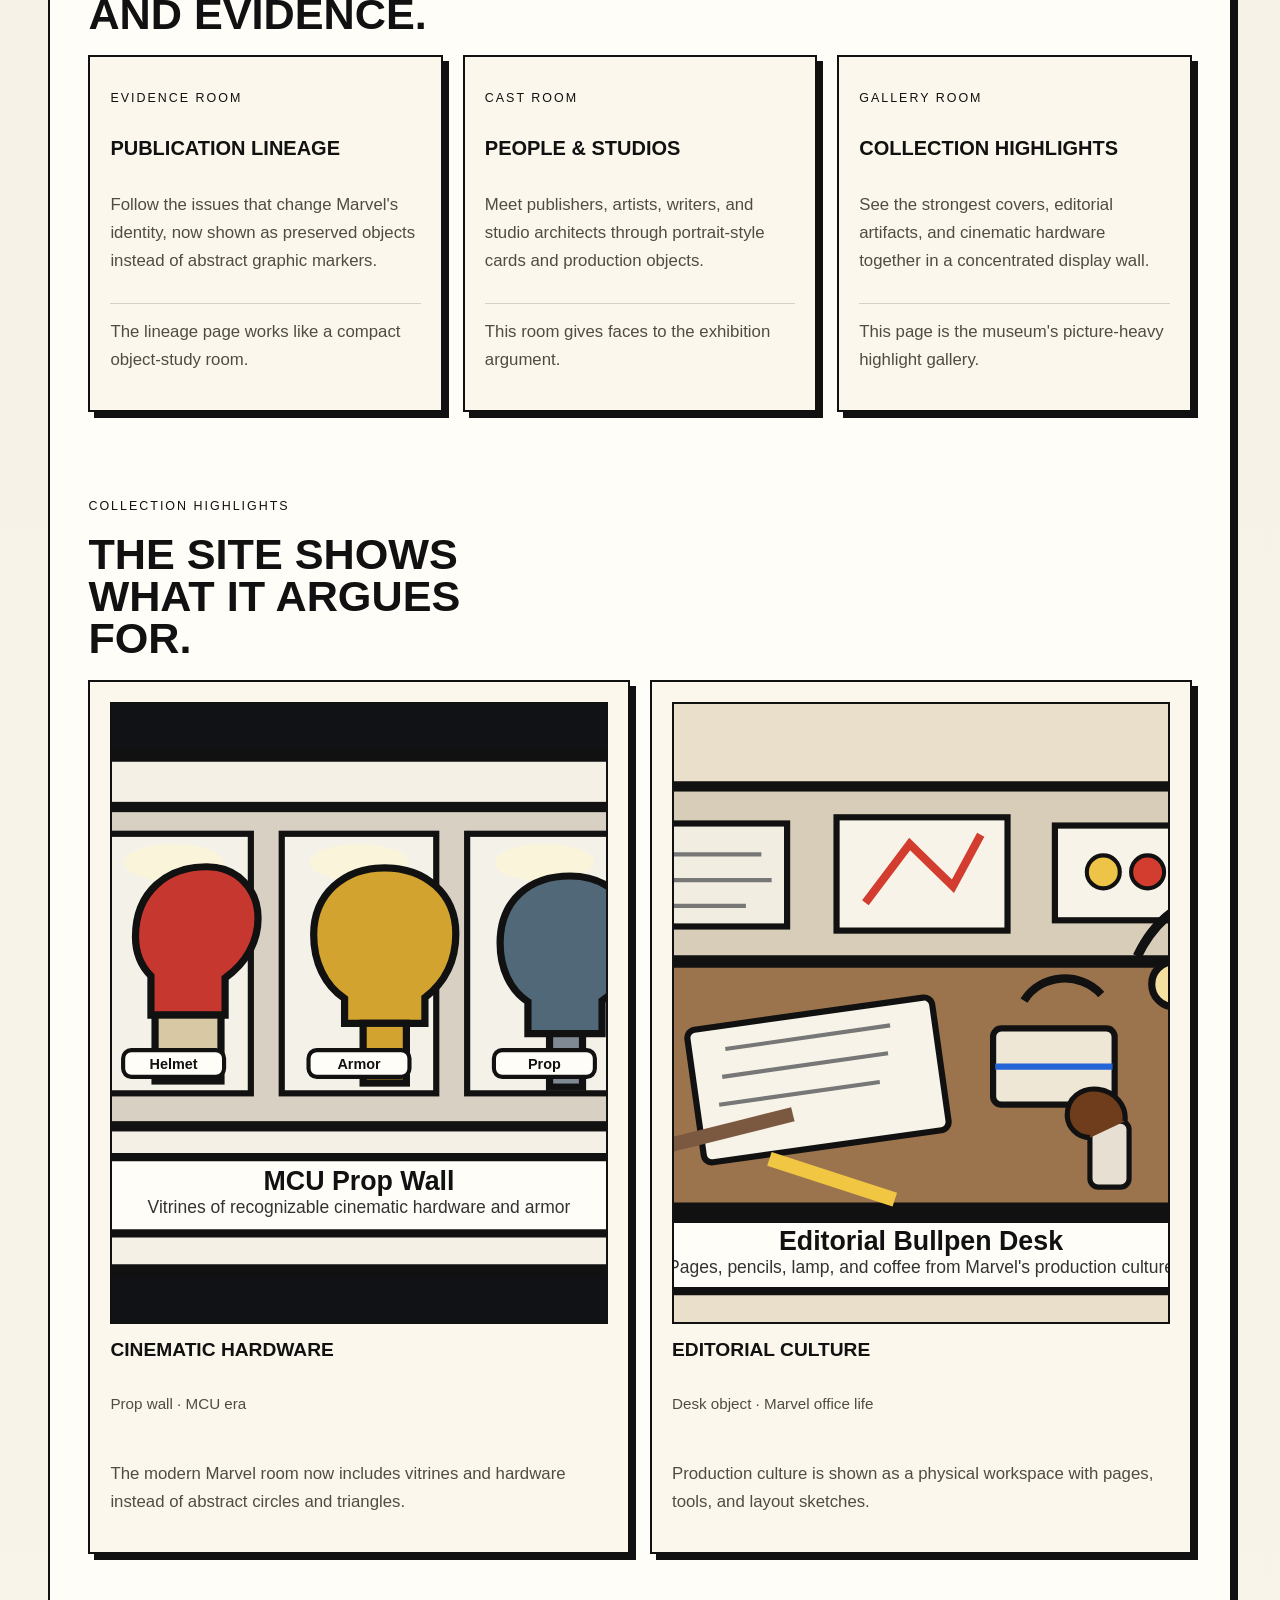
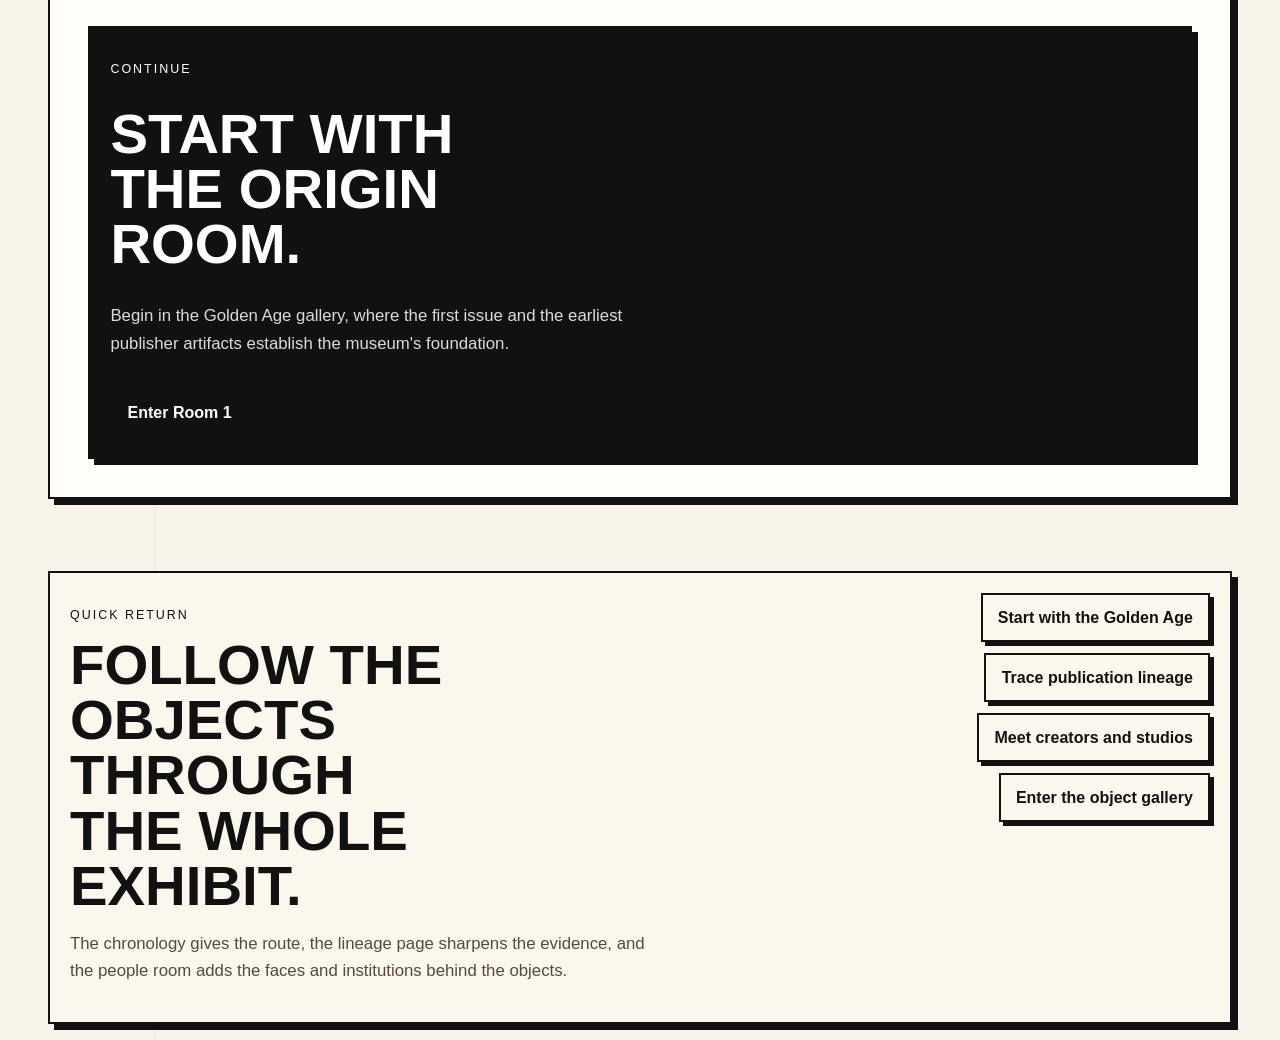
==== commit b6c2518b: "Updated Archetype Design" ====
--- a/docs/home.html
+++ b/docs/home.html
@@ -11,7 +11,7 @@
       <header class="site-header">
         <div class="site-header__inner">
           <a class="site-brand" href="home.html">
-            <span class="site-brand__eyebrow">Marvel Bauhaus Museum</span>
+            <span class="site-brand__eyebrow">Marvel Comic Exhibition</span>
             <span class="site-brand__title">Comic Book Museum</span>
           </a>
           <nav class="site-nav" aria-label="Primary navigation">
@@ -23,7 +23,7 @@
             <a class="nav-link" href="people-and-studios.html"
               >People &amp; studios</a
             >
-            <a class="nav-link" href="guides/bauhaus-marvel-language.html"
+            <a class="nav-link" href="guides/collection-highlights.html"
               >Object gallery</a
             >
           </nav>
@@ -184,10 +184,7 @@
                   This room gives faces to the exhibition argument.
                 </p>
               </a>
-              <a
-                class="content-card"
-                href="guides/bauhaus-marvel-language.html"
-              >
+              <a class="content-card" href="guides/collection-highlights.html">
                 <p class="content-card__meta">Gallery room</p>
                 <h3 class="content-card__title">Collection highlights</h3>
                 <p class="content-card__description">
@@ -280,9 +277,7 @@
           <a class="site-footer__link" href="people-and-studios.html"
             >Meet creators and studios</a
           >
-          <a
-            class="site-footer__link"
-            href="guides/bauhaus-marvel-language.html"
+          <a class="site-footer__link" href="guides/collection-highlights.html"
             >Enter the object gallery</a
           >
         </nav>
--- a/docs/styles.css
+++ b/docs/styles.css
@@ -31,6 +31,7 @@
 body {
   margin: 0;
   font-family: Futura, "Avenir Next", Avenir, Montserrat, Arial, sans-serif;
+  line-height: 1.5;
   color: var(--ink);
   background:
     linear-gradient(90deg, transparent 0 12%, rgba(17, 17, 17, 0.03) 12% 12.2%, transparent 12.2% 100%),
@@ -66,6 +67,9 @@
 }
 
 .site-header {
+  position: sticky;
+  top: 0;
+  z-index: 20;
   margin-top: 1rem;
   background: var(--paper-soft);
 }
@@ -99,6 +103,10 @@
 
 .site-brand__eyebrow {
   color: var(--muted);
+}
+
+.site-brand:hover .site-brand__eyebrow {
+  color: var(--red);
 }
 
 .kicker,
@@ -148,6 +156,11 @@
   background: white;
   box-shadow: var(--shadow-soft);
   font-weight: 700;
+  transition:
+    transform 0.18s ease,
+    box-shadow 0.18s ease,
+    background-color 0.18s ease,
+    color 0.18s ease;
 }
 
 .nav-link,
@@ -161,6 +174,17 @@
   font-size: 0.86rem;
   letter-spacing: 0.08em;
   text-transform: uppercase;
+}
+
+.nav-link:hover,
+.button-link:hover,
+.site-footer__link:hover {
+  transform: translate(-2px, -2px);
+  box-shadow: 6px 6px 0 var(--line);
+}
+
+.nav-chip:hover {
+  color: var(--red);
 }
 
 .button-link--dark {
@@ -207,9 +231,20 @@
   gap: 1rem;
 }
 
+.home-opening__title,
+.chapter-hero__title {
+  text-wrap: balance;
+}
+
 .chapter-hero {
   grid-template-columns: minmax(0, 1.1fr) minmax(18rem, 0.9fr);
   align-items: start;
+}
+
+.chapter-hero__support {
+  display: grid;
+  gap: 1rem;
+  align-content: start;
 }
 
 .copy,
@@ -254,6 +289,7 @@
 .dual-column,
 .artifact-grid {
   grid-template-columns: repeat(2, minmax(0, 1fr));
+  align-items: start;
 }
 
 .home-feature-grid {
@@ -307,6 +343,13 @@
   gap: 0.75rem;
   align-content: start;
   min-height: 100%;
+  transition: transform 0.18s ease, box-shadow 0.18s ease;
+}
+
+.content-card:hover,
+.artifact-card:hover {
+  transform: translate(-3px, -3px);
+  box-shadow: 9px 9px 0 var(--line);
 }
 
 .artifact-card {
@@ -316,6 +359,7 @@
   padding: var(--space-m);
   border: var(--frame);
   box-shadow: var(--shadow-strong);
+  transition: transform 0.18s ease, box-shadow 0.18s ease;
 }
 
 .artifact-card img {
@@ -349,6 +393,7 @@
   margin: 0;
   display: grid;
   gap: var(--space-s);
+  align-content: start;
 }
 
 .artifact-figure figcaption {
@@ -387,6 +432,7 @@
   color: white;
   display: grid;
   gap: var(--space-s);
+  align-items: start;
 }
 
 .transition-block__copy {
@@ -547,9 +593,14 @@
   }
 
   .site-header__inner,
+  .site-header__subnav,
   .site-footer {
     flex-direction: column;
     align-items: stretch;
+  }
+
+  .site-header {
+    position: static;
   }
 
   .display-title,
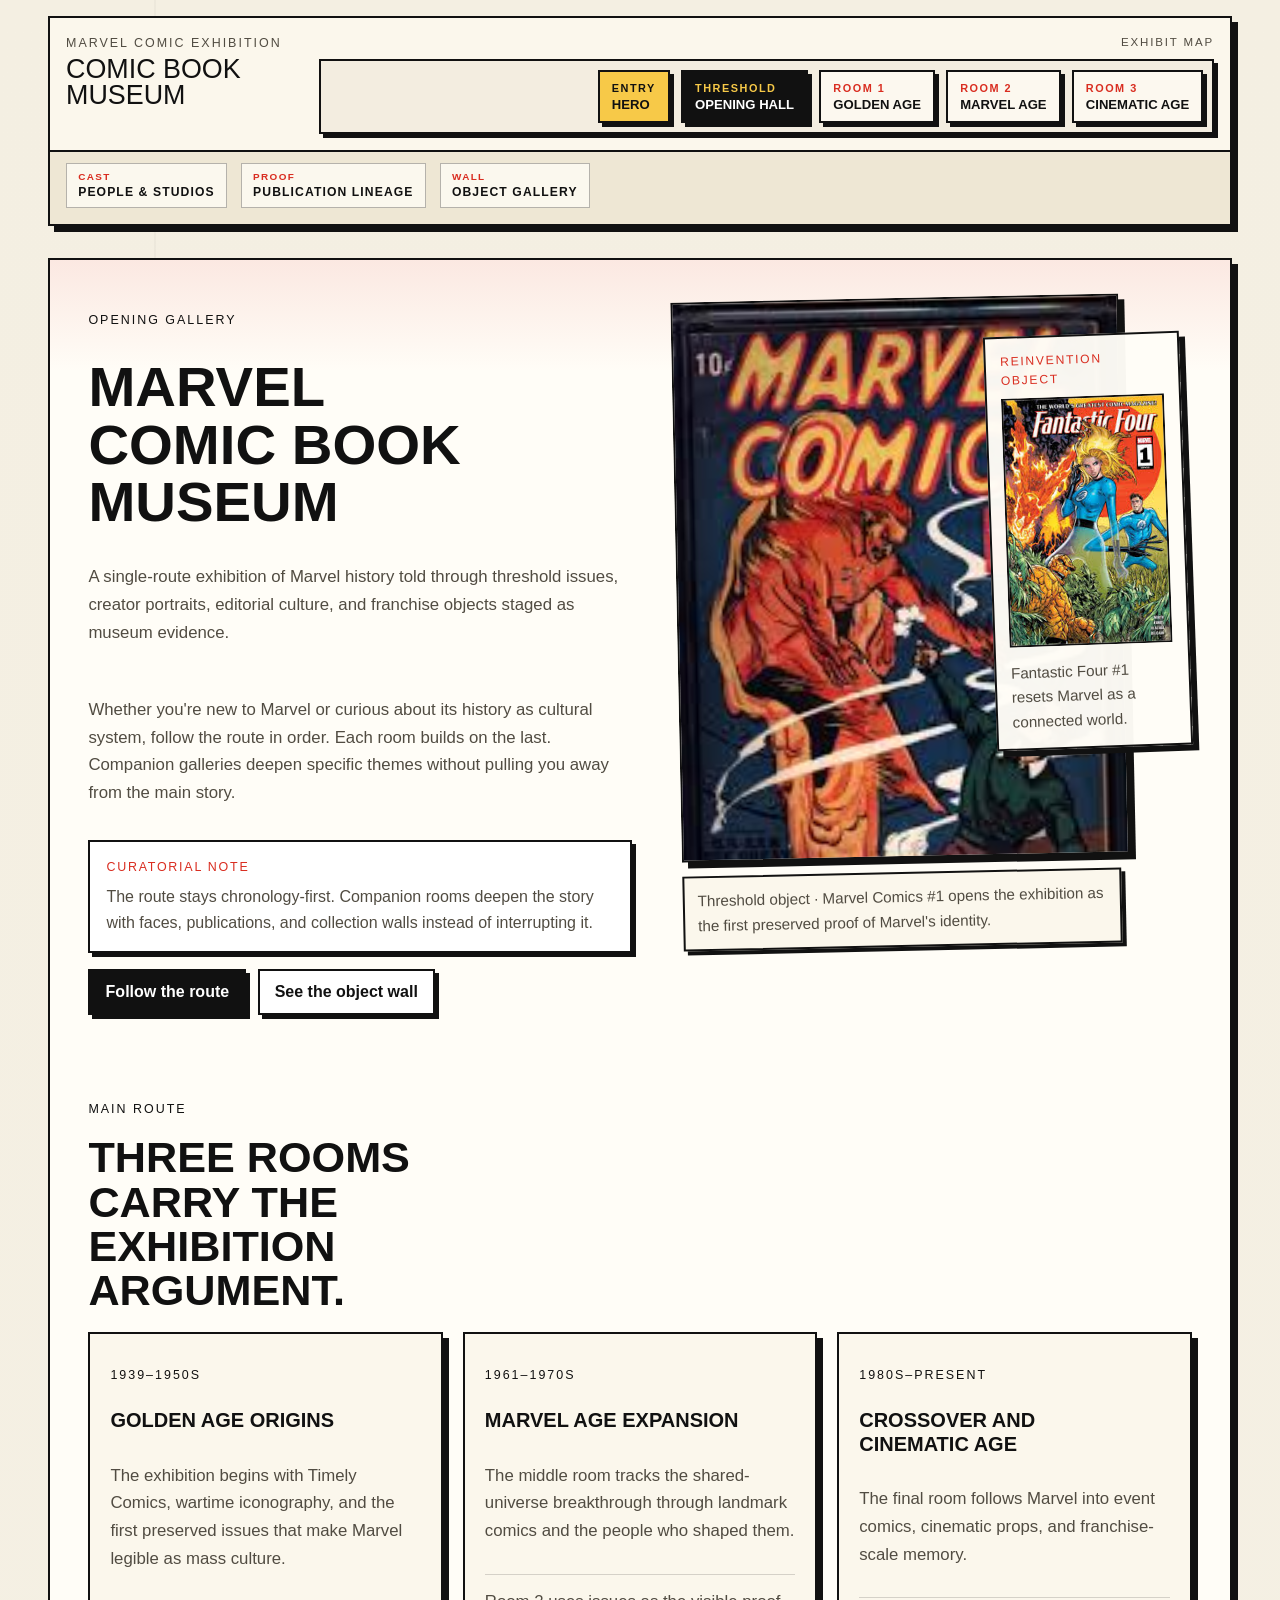
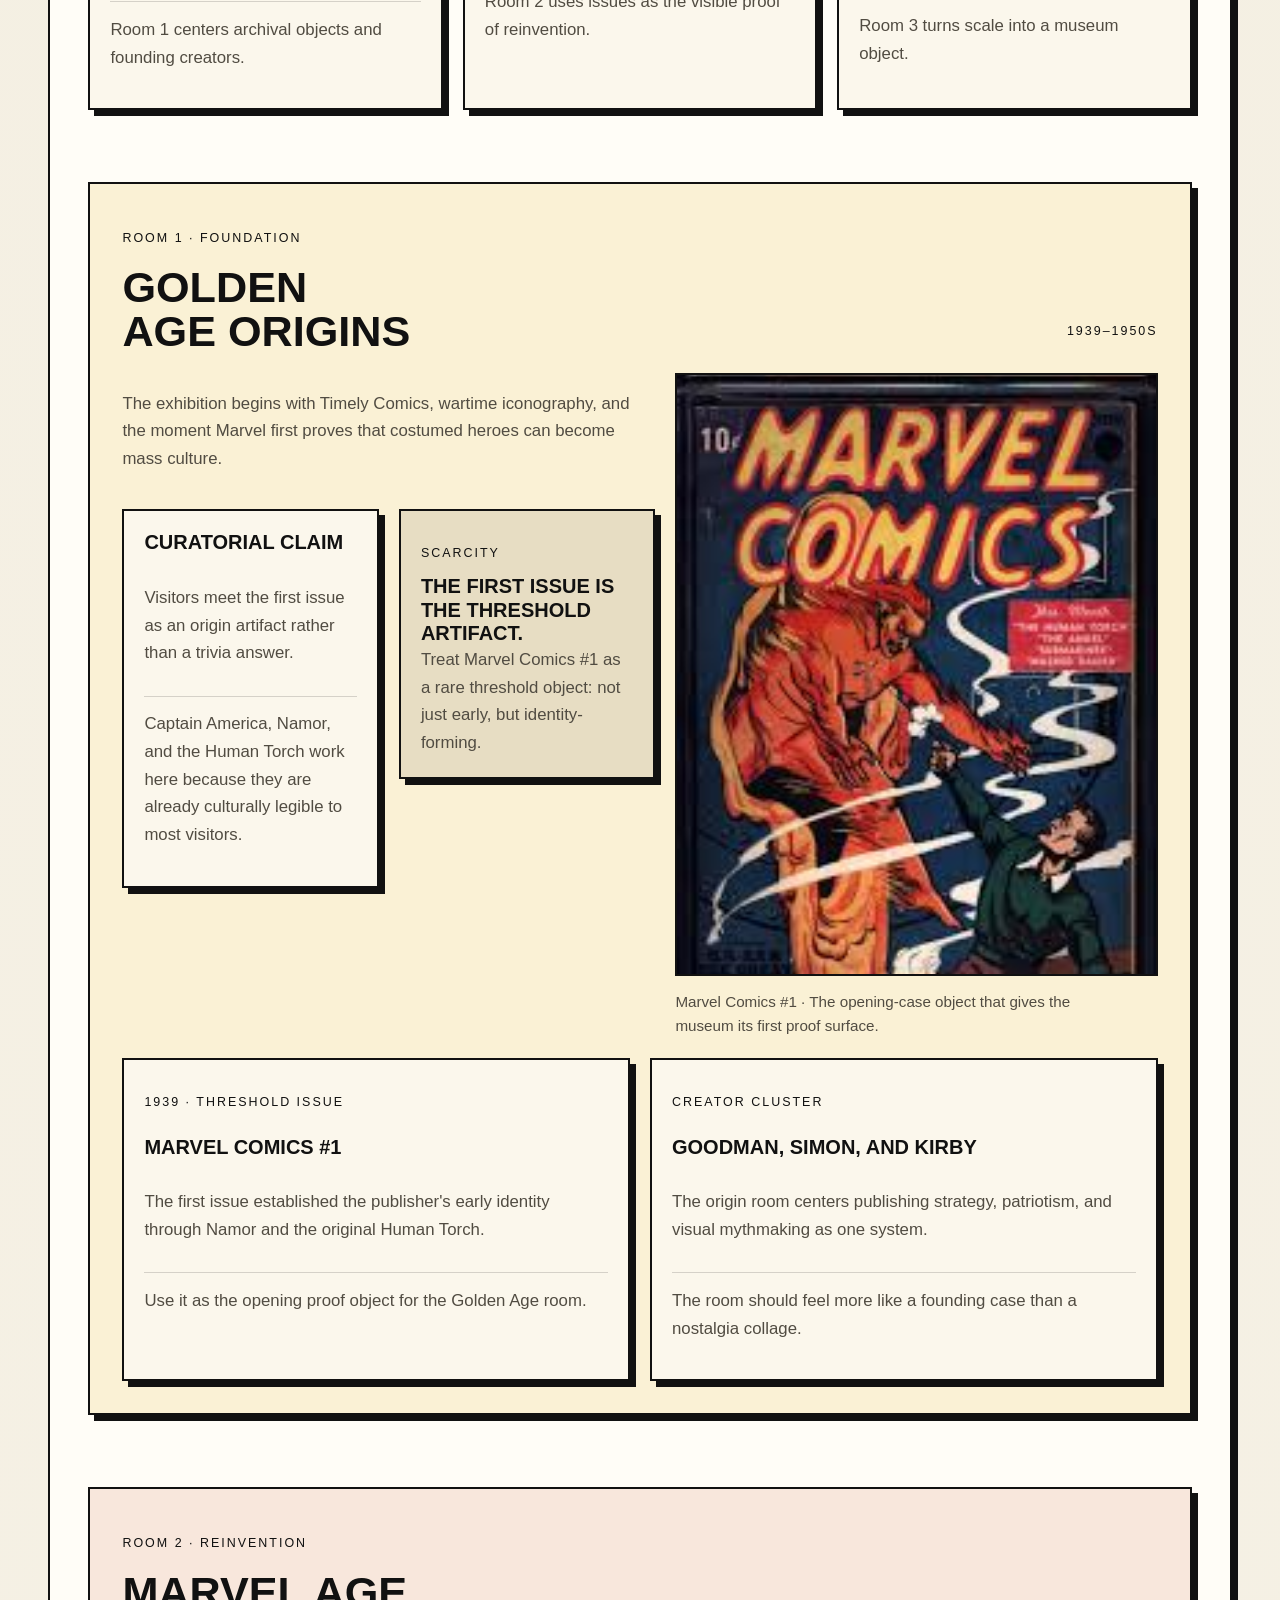
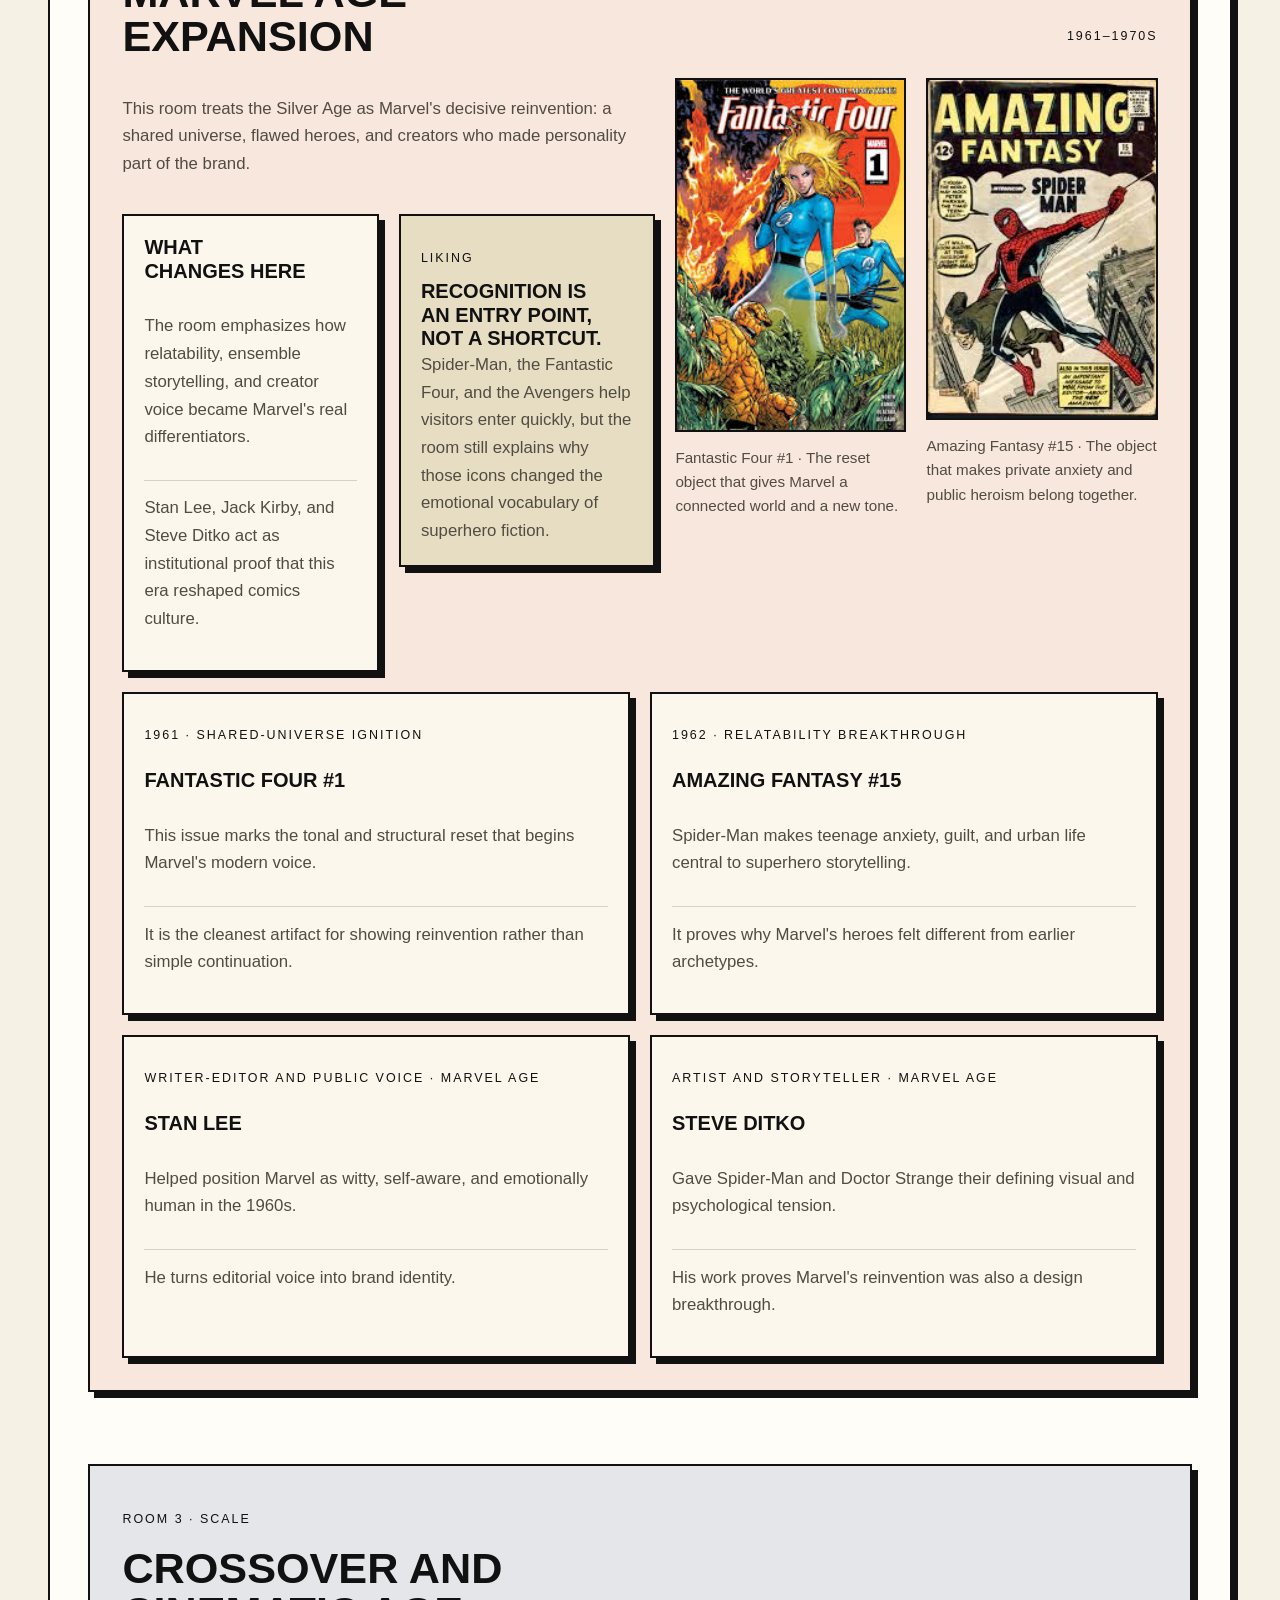
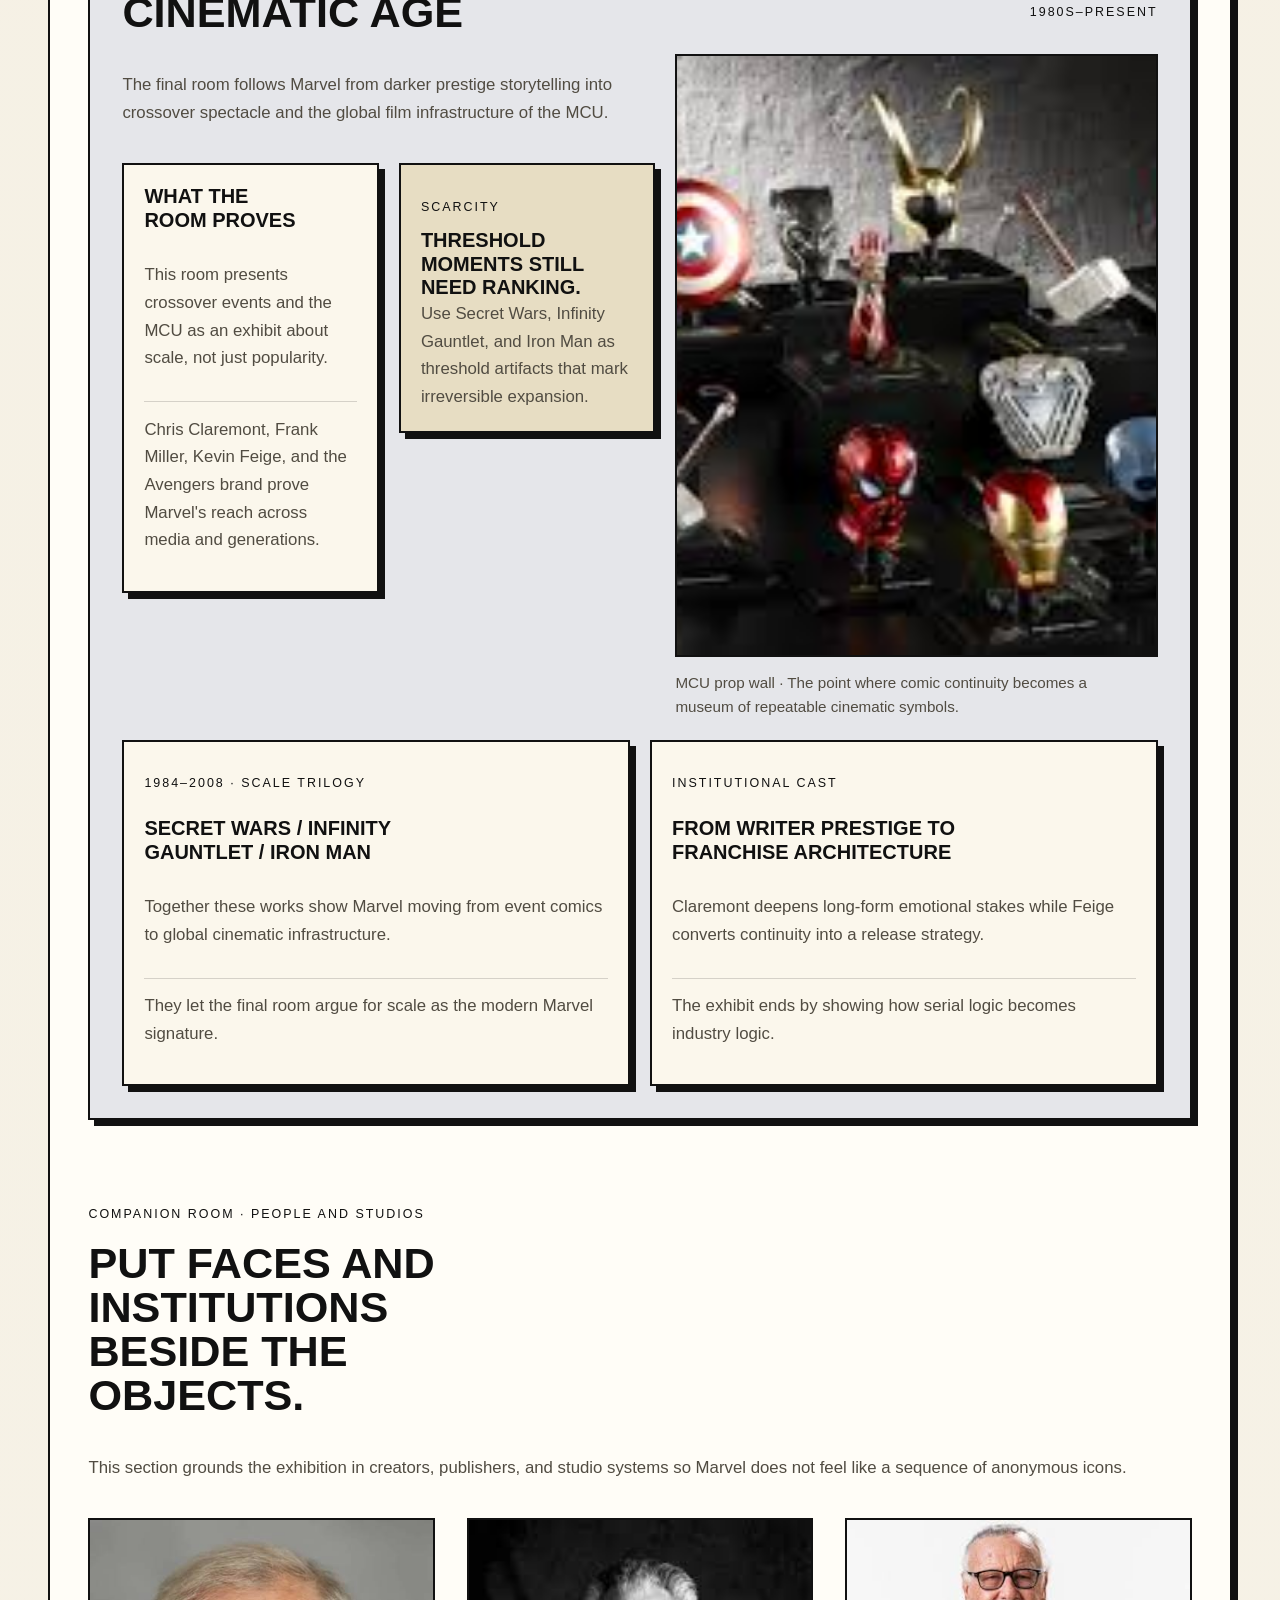
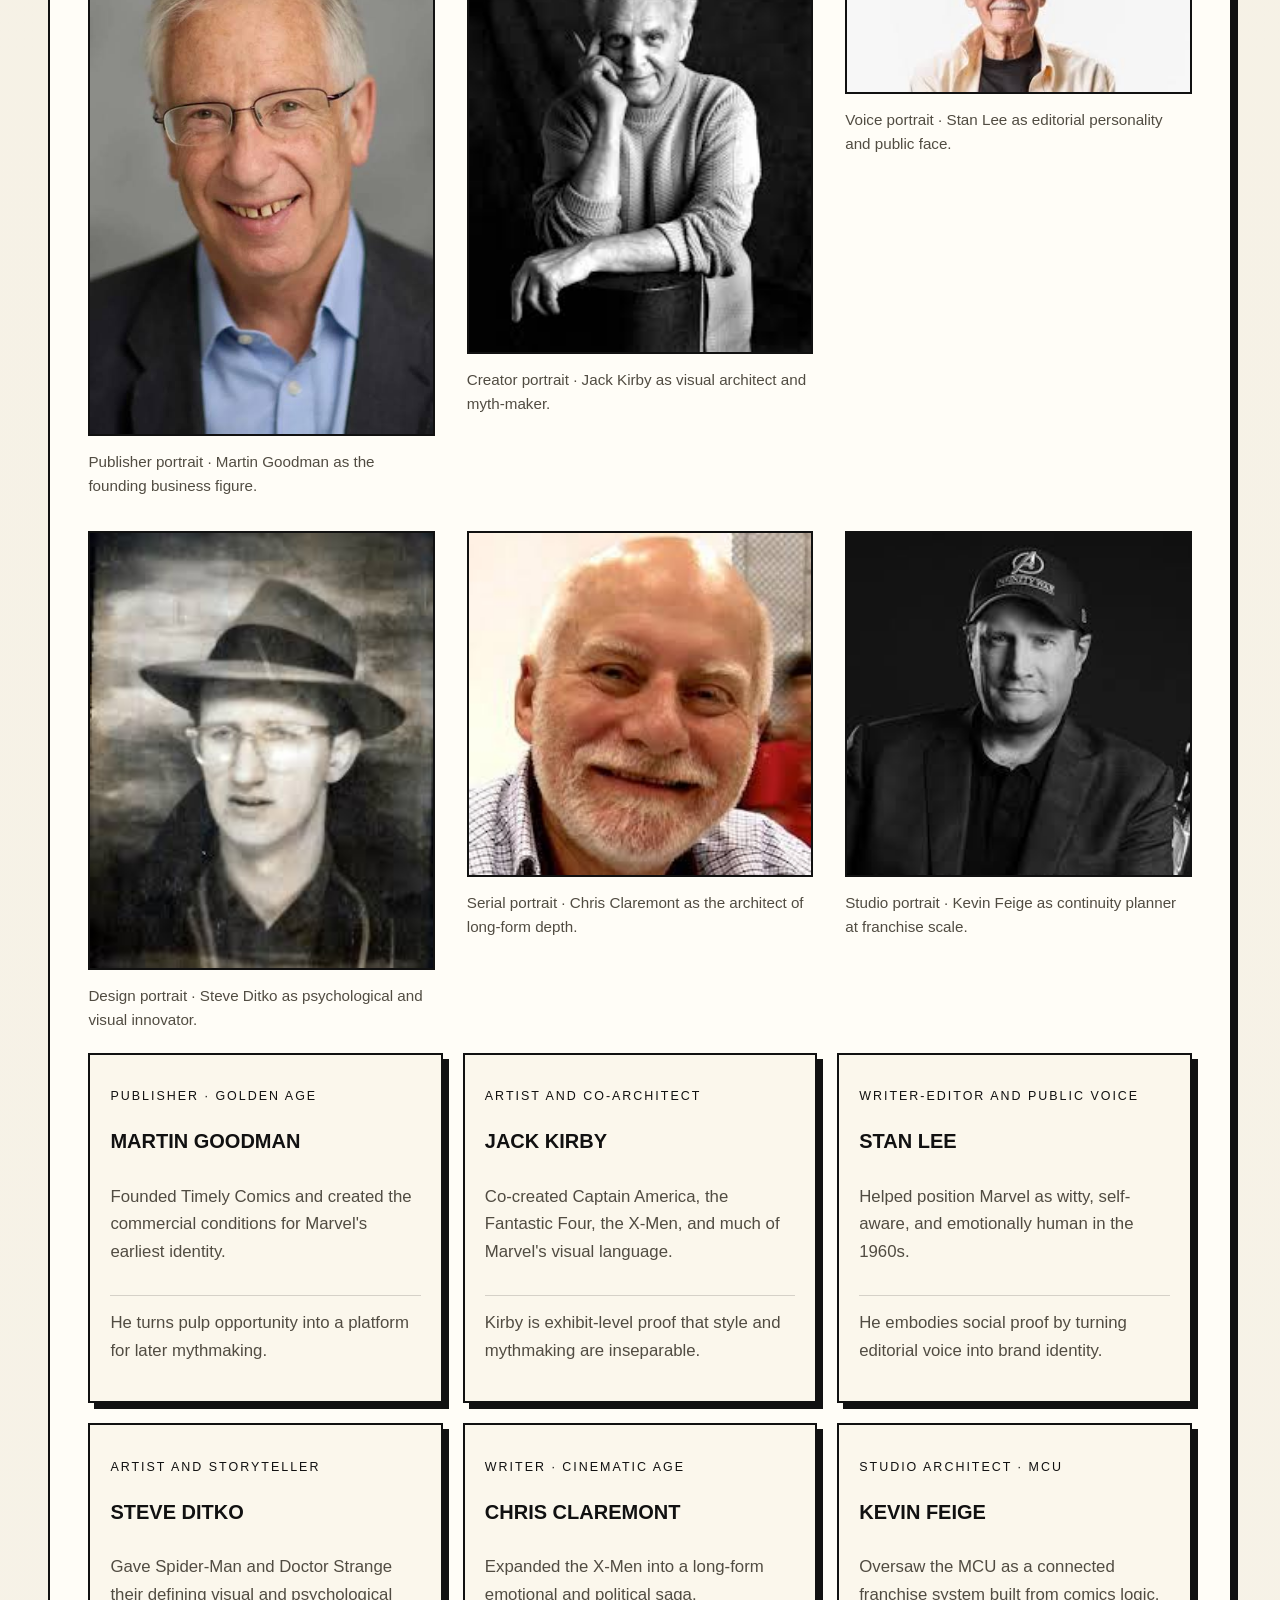
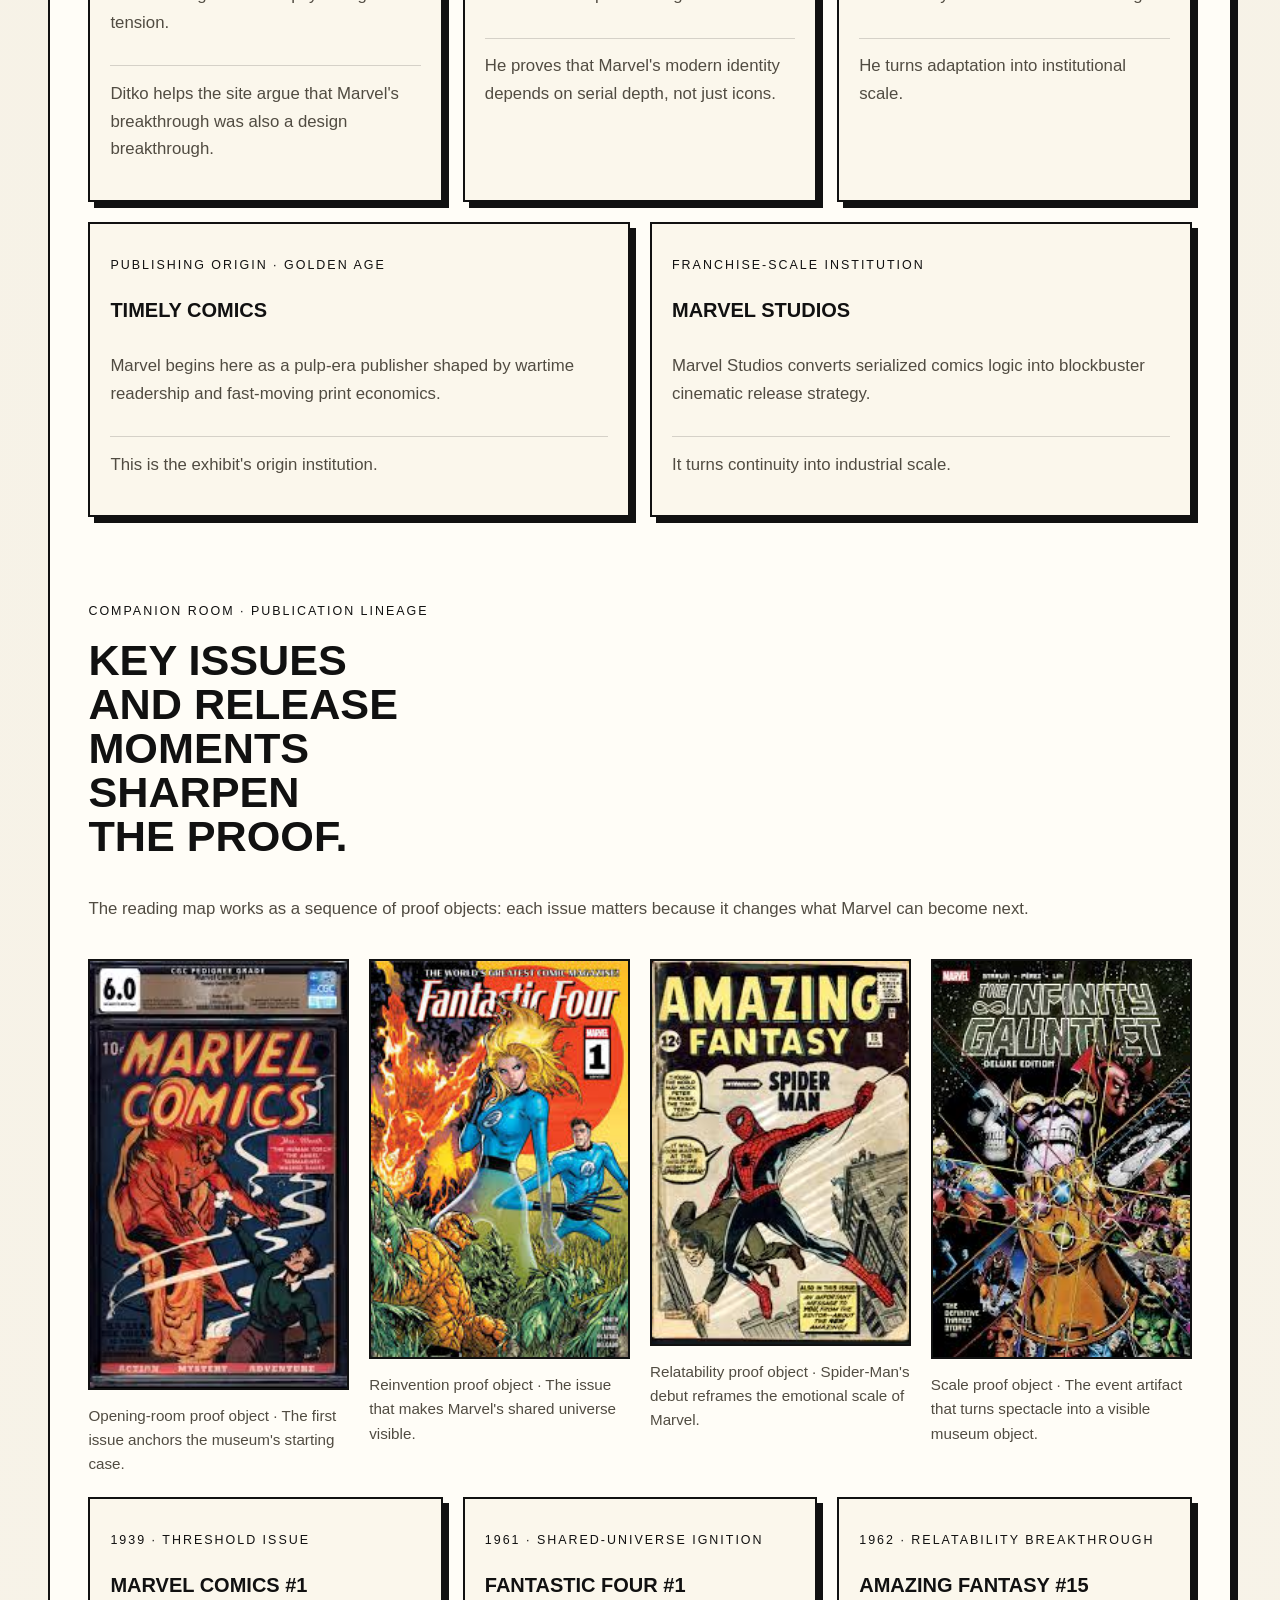
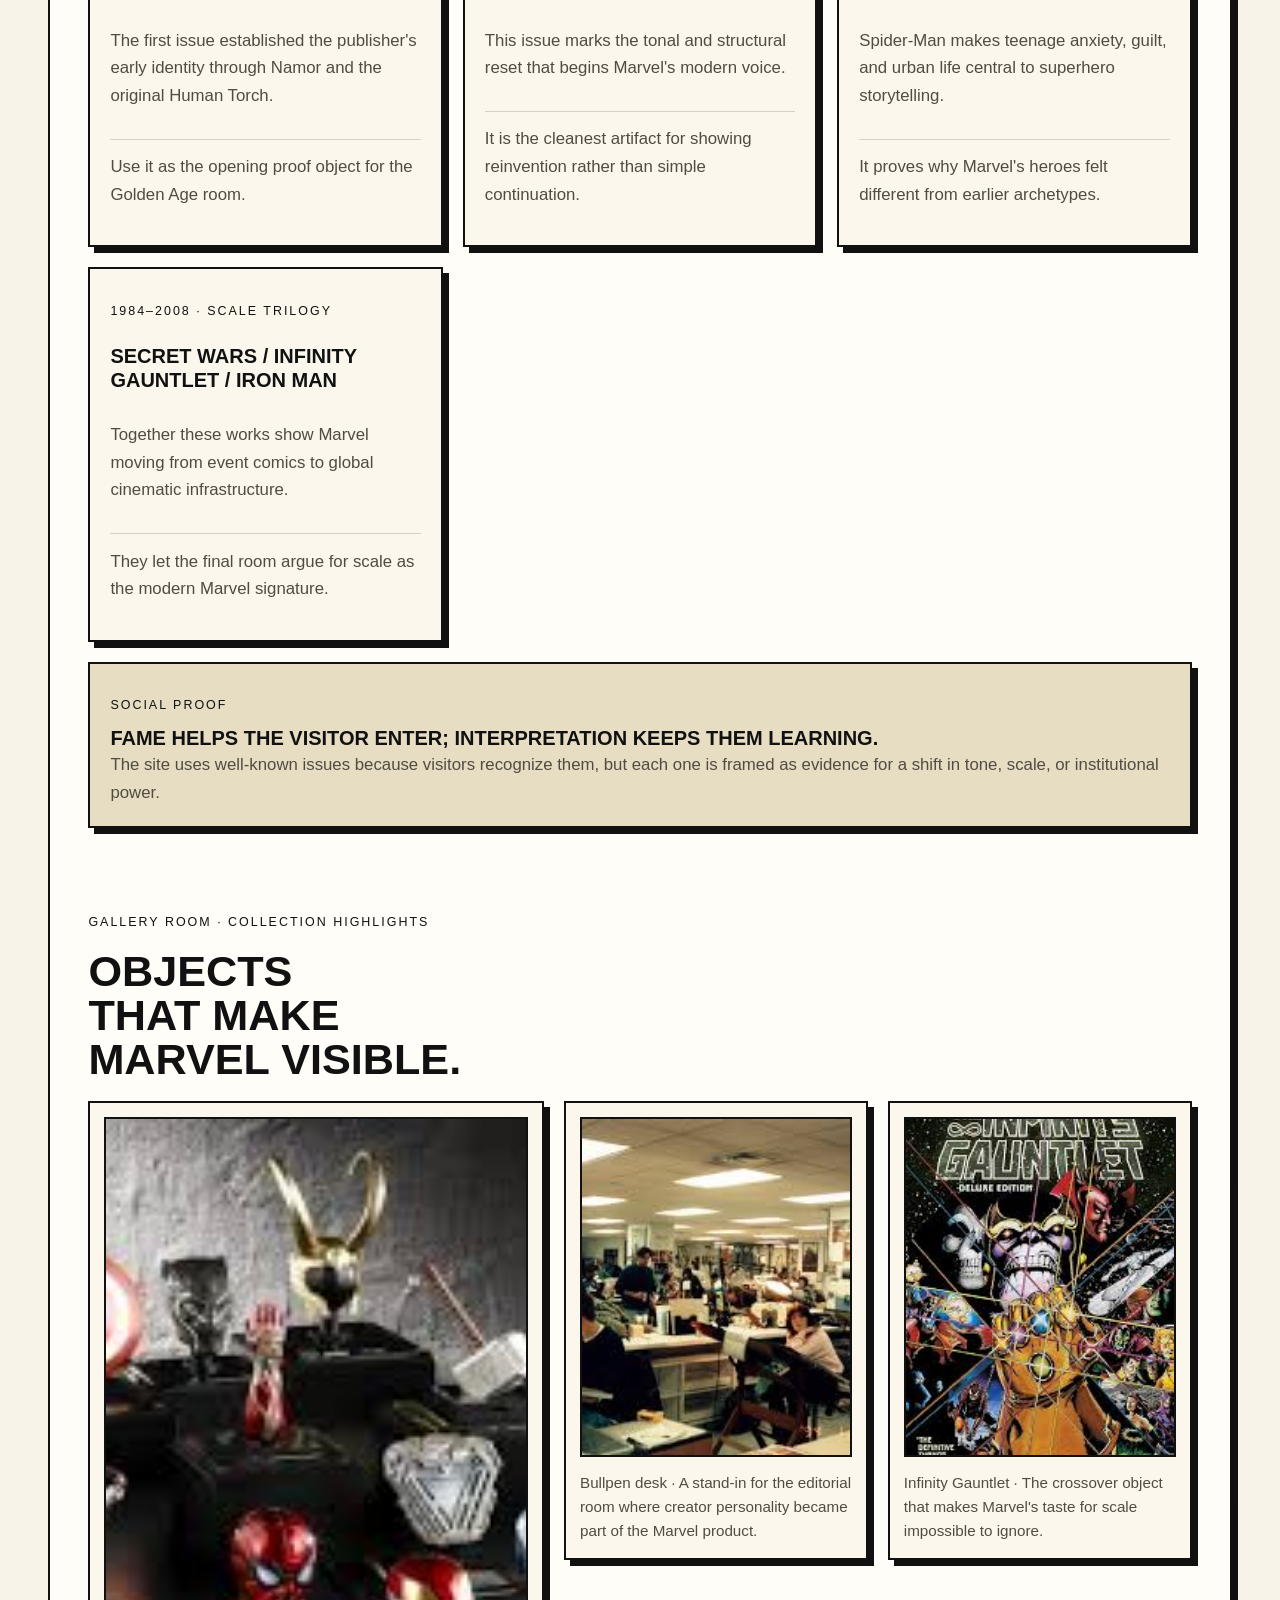
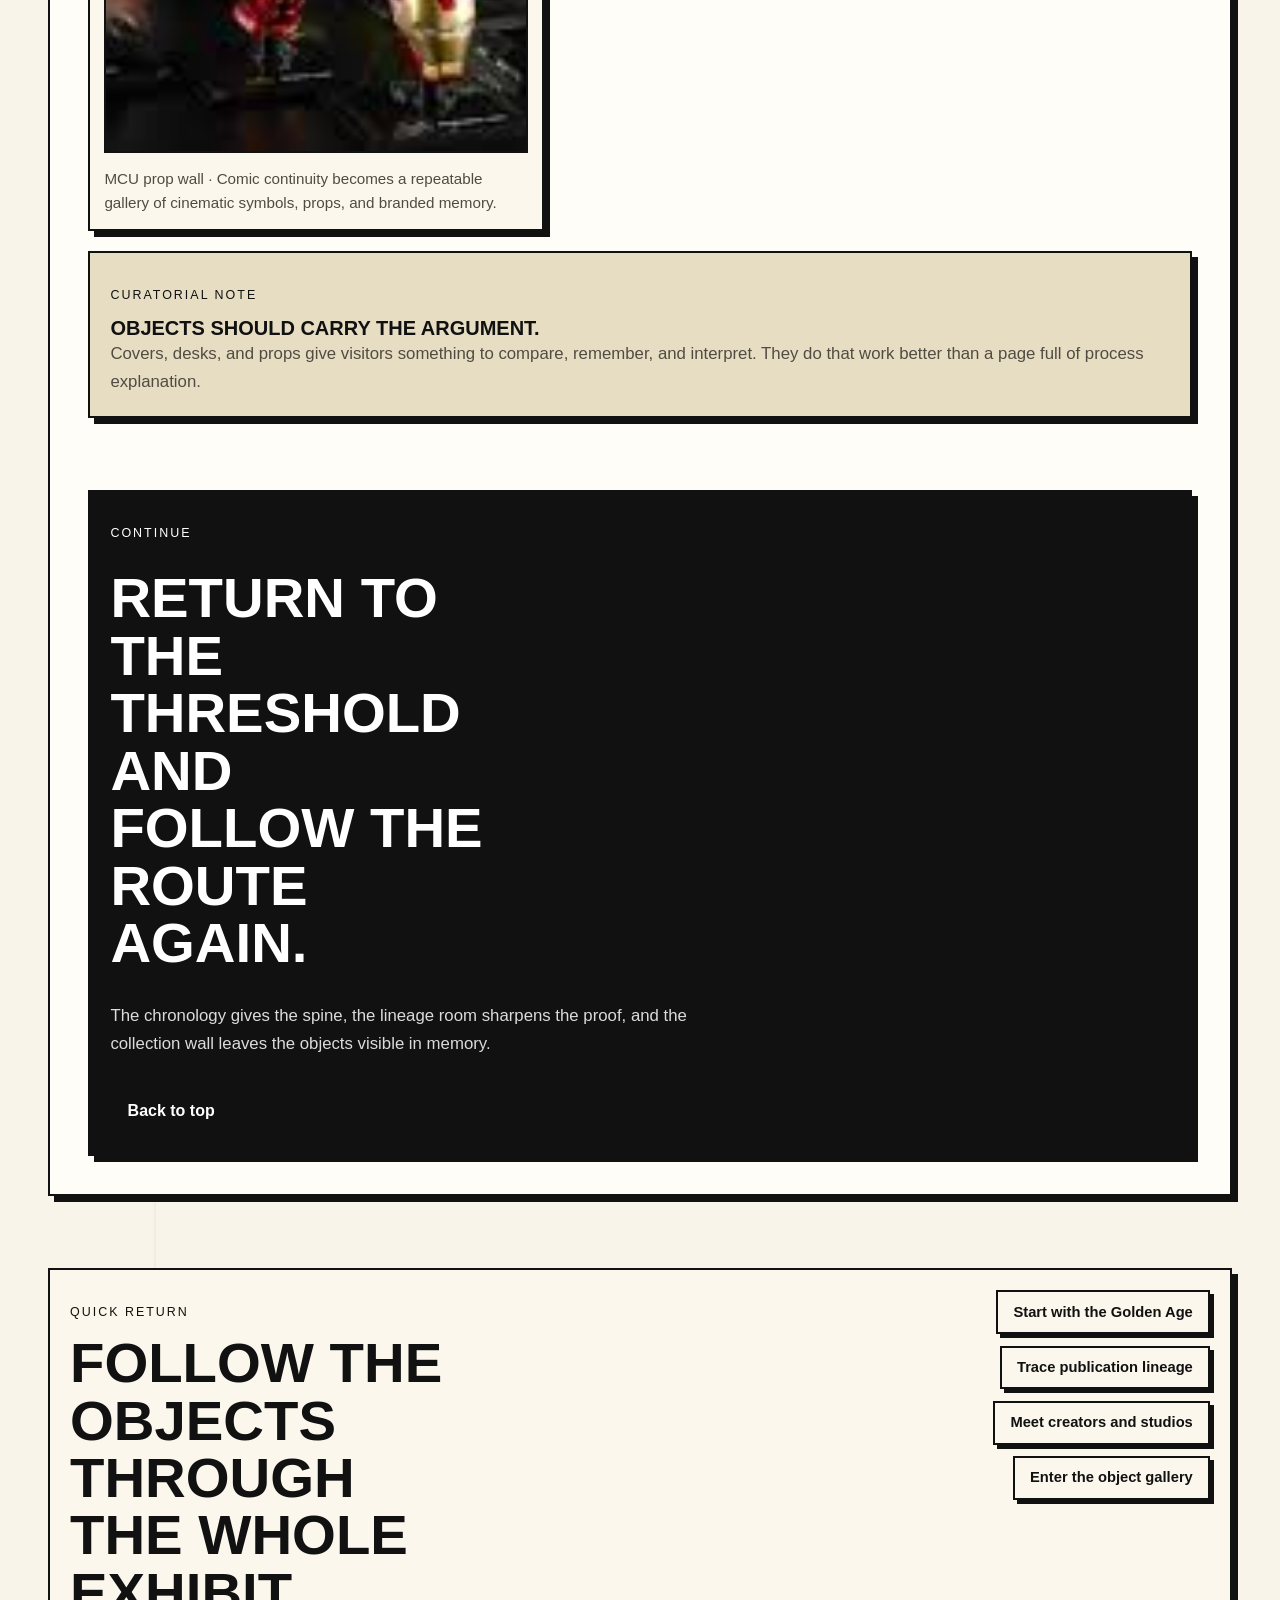
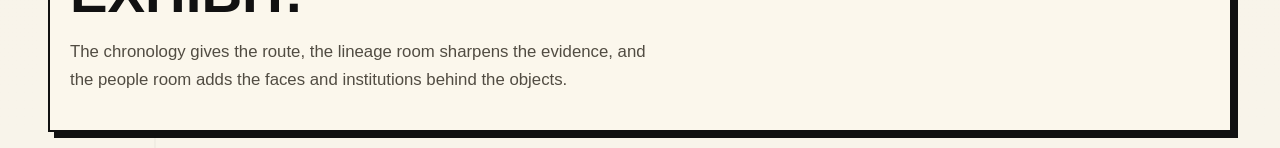
==== commit 80584f7b: "Update media files and documentation" ====
--- a/docs/home.html
+++ b/docs/home.html
@@ -10,98 +10,116 @@
     <div class="site-shell">
       <header class="site-header">
         <div class="site-header__inner">
-          <a class="site-brand" href="home.html">
+          <a class="site-brand" href="#opening">
             <span class="site-brand__eyebrow">Marvel Comic Exhibition</span>
             <span class="site-brand__title">Comic Book Museum</span>
           </a>
-          <nav class="site-nav" aria-label="Primary navigation">
-            <a class="nav-link" href="home.html">Opening gallery</a>
-            <a class="nav-link" href="eras/golden-age.html">Chronology</a>
-            <a class="nav-link" href="reading-maps/publication-lineage.html"
-              >Publication lineage</a
+          <div class="site-directory">
+            <p class="site-directory__label">Exhibit map</p>
+            <nav
+              class="site-nav site-nav--rooms"
+              aria-label="Primary exhibit map"
             >
-            <a class="nav-link" href="people-and-studios.html"
-              >People &amp; studios</a
-            >
-            <a class="nav-link" href="guides/collection-highlights.html"
-              >Object gallery</a
-            >
-          </nav>
+              <a class="room-tab room-tab--hero" href="index.html">
+                <span class="room-tab__eyebrow">Entry</span>
+                <span class="room-tab__title">Hero</span>
+              </a>
+              <a class="room-tab" href="#opening" aria-current="page">
+                <span class="room-tab__eyebrow">Threshold</span>
+                <span class="room-tab__title">Opening hall</span>
+              </a>
+              <a class="room-tab" href="eras/golden-age.html">
+                <span class="room-tab__eyebrow">Room 1</span>
+                <span class="room-tab__title">Golden Age</span>
+              </a>
+              <a class="room-tab" href="eras/marvel-age.html">
+                <span class="room-tab__eyebrow">Room 2</span>
+                <span class="room-tab__title">Marvel Age</span>
+              </a>
+              <a class="room-tab" href="eras/cinematic-age.html">
+                <span class="room-tab__eyebrow">Room 3</span>
+                <span class="room-tab__title">Cinematic Age</span>
+              </a>
+            </nav>
+          </div>
         </div>
-        <div class="site-header__subnav">
-          <a class="nav-chip" href="#opening">Opening</a>
-          <a class="nav-chip" href="#chronology">Route</a>
-          <a class="nav-chip" href="#objects">Collection</a>
-          <a class="nav-chip" href="#highlights">Highlights</a>
+        <div class="site-header__subnav" aria-label="Companion rooms">
+          <a class="nav-chip" href="people-and-studios.html">
+            <span class="nav-chip__eyebrow">Cast</span>
+            <span class="nav-chip__title">People &amp; studios</span>
+          </a>
+          <a class="nav-chip" href="reading-maps/publication-lineage.html">
+            <span class="nav-chip__eyebrow">Proof</span>
+            <span class="nav-chip__title">Publication lineage</span>
+          </a>
+          <a class="nav-chip" href="guides/collection-highlights.html">
+            <span class="nav-chip__eyebrow">Wall</span>
+            <span class="nav-chip__title">Object gallery</span>
+          </a>
         </div>
       </header>
 
       <main class="site-main">
         <article class="hero-panel theme-home">
           <section id="opening" class="home-opening">
-            <p class="section-heading__eyebrow">Opening gallery</p>
-            <h1 class="home-opening__title">Marvel Comic Book Museum</h1>
-            <p class="home-opening__lede">
-              Marvel is presented here as an exhibition system: preserved
-              issues, creator portraits, and franchise objects organized as
-              museum evidence.
-            </p>
-            <div class="artifact-grid">
-              <article class="artifact-card">
-                <img
-                  src="media/marvel-comics-1.svg"
-                  alt="Illustrated museum display of Marvel Comics number 1 in a protective sleeve"
-                />
-                <h3 class="artifact-card__title">Opening object</h3>
-                <p class="artifact-card__label">Marvel Comics #1 · 1939</p>
-                <p class="content-card__description">
-                  The exhibition begins with the first issue shown as a
-                  preserved object in a case, not a geometric symbol.
-                </p>
-              </article>
-              <article class="artifact-card">
-                <img
-                  src="media/fantastic-four-1.svg"
-                  alt="Illustrated museum display of Fantastic Four number 1"
-                />
-                <h3 class="artifact-card__title">Reinvention object</h3>
-                <p class="artifact-card__label">Fantastic Four #1 · 1961</p>
-                <p class="content-card__description">
-                  This issue marks the shift to Marvel's connected universe and
-                  gets presented like a real artifact on display.
-                </p>
-              </article>
-            </div>
-            <div class="image-strip">
-              <figure class="artifact-figure">
-                <img
-                  src="media/amazing-fantasy-15.svg"
-                  alt="Illustrated museum display of Amazing Fantasy number 15"
-                />
-                <figcaption>
-                  Breakthrough object · Spider-Man's debut displayed as a
-                  preserved issue.
-                </figcaption>
-              </figure>
-              <figure class="artifact-figure">
-                <img
-                  src="media/bullpen-desk.svg"
-                  alt="Illustrated editorial bullpen desk with pages and pencils"
-                />
-                <figcaption>
-                  Studio culture object · The desk where editorial voice takes
-                  material form.
-                </figcaption>
-              </figure>
-              <figure class="artifact-figure">
-                <img
-                  src="media/infinity-gauntlet.svg"
-                  alt="Illustrated Infinity Gauntlet displayed on a museum pedestal"
-                />
-                <figcaption>
-                  Scale object · Event storytelling becomes an exhibited prop.
-                </figcaption>
-              </figure>
+            <div class="home-opening__intro home-opening__intro--immersive">
+              <div class="home-opening__copy">
+                <p class="section-heading__eyebrow">Opening gallery</p>
+                <h1 class="home-opening__title">Marvel Comic Book Museum</h1>
+                <p class="home-opening__lede">
+                  A single-route exhibition of Marvel history told through
+                  threshold issues, creator portraits, editorial culture, and
+                  franchise objects staged as museum evidence.
+                </p>
+                <p class="copy">
+                  Whether you're new to Marvel or curious about its history as
+                  cultural system, follow the route in order. Each room builds
+                  on the last. Companion galleries deepen specific themes
+                  without pulling you away from the main story.
+                </p>
+                <div class="opening-note">
+                  <p class="opening-note__label">Curatorial note</p>
+                  <p class="opening-note__body">
+                    The route stays chronology-first. Companion rooms deepen the
+                    story with faces, publications, and collection walls instead
+                    of interrupting it.
+                  </p>
+                </div>
+                <div class="button-row">
+                  <a class="button-link button-link--dark" href="#chronology"
+                    >Follow the route</a
+                  >
+                  <a class="button-link" href="#highlights"
+                    >See the object wall</a
+                  >
+                </div>
+              </div>
+              <div class="home-opening__stage">
+                <figure
+                  class="artifact-figure feature-object feature-object--primary"
+                >
+                  <img
+                    src="media/marvel-comics-1.jpeg"
+                    alt="Illustrated museum display of Marvel Comics number 1 in a protective sleeve"
+                  />
+                  <figcaption>
+                    Threshold object · Marvel Comics #1 opens the exhibition as
+                    the first preserved proof of Marvel's identity.
+                  </figcaption>
+                </figure>
+                <div class="floating-card floating-card--top">
+                  <p class="floating-card__label">Reinvention object</p>
+                  <figure class="artifact-figure">
+                    <img
+                      src="media/fantastic-four-1.jpeg"
+                      alt="Illustrated museum display of Fantastic Four number 1"
+                    />
+                    <figcaption>
+                      Fantastic Four #1 resets Marvel as a connected world.
+                    </figcaption>
+                  </figure>
+                </div>
+              </div>
             </div>
           </section>
 
@@ -113,7 +131,7 @@
               </h2>
             </div>
             <div class="content-grid home-feature-grid">
-              <a class="content-card" href="eras/golden-age.html">
+              <a class="content-card" href="#golden-age">
                 <p class="content-card__meta">1939–1950s</p>
                 <h3 class="content-card__title">Golden Age Origins</h3>
                 <p class="content-card__description">
@@ -125,7 +143,7 @@
                   Room 1 centers archival objects and founding creators.
                 </p>
               </a>
-              <a class="content-card" href="eras/marvel-age.html">
+              <a class="content-card" href="#marvel-age">
                 <p class="content-card__meta">1961–1970s</p>
                 <h3 class="content-card__title">Marvel Age Expansion</h3>
                 <p class="content-card__description">
@@ -136,7 +154,7 @@
                   Room 2 uses issues as the visible proof of reinvention.
                 </p>
               </a>
-              <a class="content-card" href="eras/cinematic-age.html">
+              <a class="content-card" href="#cinematic-age">
                 <p class="content-card__meta">1980s–Present</p>
                 <h3 class="content-card__title">Crossover and Cinematic Age</h3>
                 <p class="content-card__description">
@@ -150,103 +168,668 @@
             </div>
           </section>
 
-          <section id="objects" class="chapter-section">
+          <section
+            id="golden-age"
+            class="chapter-section room-band room-band--golden"
+          >
+            <div class="room-band__header">
+              <div class="section-heading">
+                <p class="section-heading__eyebrow">Room 1 · Foundation</p>
+                <h2 class="section-heading__title">Golden Age Origins</h2>
+              </div>
+              <p class="chapter-hero__period">1939–1950s</p>
+            </div>
+            <div class="room-band__hero">
+              <div class="room-band__copy">
+                <p class="chapter-section__body">
+                  The exhibition begins with Timely Comics, wartime iconography,
+                  and the moment Marvel first proves that costumed heroes can
+                  become mass culture.
+                </p>
+                <div class="dual-column">
+                  <div class="content-card">
+                    <h3 class="content-card__title">Curatorial claim</h3>
+                    <p class="content-card__description">
+                      Visitors meet the first issue as an origin artifact rather
+                      than a trivia answer.
+                    </p>
+                    <p class="content-card__footer">
+                      Captain America, Namor, and the Human Torch work here
+                      because they are already culturally legible to most
+                      visitors.
+                    </p>
+                  </div>
+                  <aside class="editorial-aside">
+                    <p class="editorial-aside__label">Scarcity</p>
+                    <h3 class="editorial-aside__title">
+                      The first issue is the threshold artifact.
+                    </h3>
+                    <div class="editorial-aside__body">
+                      Treat Marvel Comics #1 as a rare threshold object: not
+                      just early, but identity-forming.
+                    </div>
+                  </aside>
+                </div>
+              </div>
+              <figure class="artifact-figure room-band__object">
+                <img
+                  src="media/marvel-comics-1.jpeg"
+                  alt="Illustrated museum display of Marvel Comics number 1 in a protective sleeve"
+                />
+                <figcaption>
+                  Marvel Comics #1 · The opening-case object that gives the
+                  museum its first proof surface.
+                </figcaption>
+              </figure>
+            </div>
+            <div class="content-grid">
+              <article class="content-card">
+                <p class="content-card__meta">1939 · Threshold issue</p>
+                <h3 class="content-card__title">Marvel Comics #1</h3>
+                <p class="content-card__description">
+                  The first issue established the publisher's early identity
+                  through Namor and the original Human Torch.
+                </p>
+                <p class="content-card__footer">
+                  Use it as the opening proof object for the Golden Age room.
+                </p>
+              </article>
+              <article class="content-card">
+                <p class="content-card__meta">Creator cluster</p>
+                <h3 class="content-card__title">Goodman, Simon, and Kirby</h3>
+                <p class="content-card__description">
+                  The origin room centers publishing strategy, patriotism, and
+                  visual mythmaking as one system.
+                </p>
+                <p class="content-card__footer">
+                  The room should feel more like a founding case than a
+                  nostalgia collage.
+                </p>
+              </article>
+            </div>
+          </section>
+
+          <section
+            id="marvel-age"
+            class="chapter-section room-band room-band--marvel"
+          >
+            <div class="room-band__header">
+              <div class="section-heading">
+                <p class="section-heading__eyebrow">Room 2 · Reinvention</p>
+                <h2 class="section-heading__title">Marvel Age Expansion</h2>
+              </div>
+              <p class="chapter-hero__period">1961–1970s</p>
+            </div>
+            <div class="room-band__hero">
+              <div class="room-band__copy">
+                <p class="chapter-section__body">
+                  This room treats the Silver Age as Marvel's decisive
+                  reinvention: a shared universe, flawed heroes, and creators
+                  who made personality part of the brand.
+                </p>
+                <div class="dual-column">
+                  <div class="content-card">
+                    <h3 class="content-card__title">What changes here</h3>
+                    <p class="content-card__description">
+                      The room emphasizes how relatability, ensemble
+                      storytelling, and creator voice became Marvel's real
+                      differentiators.
+                    </p>
+                    <p class="content-card__footer">
+                      Stan Lee, Jack Kirby, and Steve Ditko act as institutional
+                      proof that this era reshaped comics culture.
+                    </p>
+                  </div>
+                  <aside class="editorial-aside">
+                    <p class="editorial-aside__label">Liking</p>
+                    <h3 class="editorial-aside__title">
+                      Recognition is an entry point, not a shortcut.
+                    </h3>
+                    <div class="editorial-aside__body">
+                      Spider-Man, the Fantastic Four, and the Avengers help
+                      visitors enter quickly, but the room still explains why
+                      those icons changed the emotional vocabulary of superhero
+                      fiction.
+                    </div>
+                  </aside>
+                </div>
+              </div>
+              <div class="artifact-grid artifact-grid--stacked">
+                <figure class="artifact-figure">
+                  <img
+                    src="media/fantastic-four-1.jpeg"
+                    alt="Illustrated museum display of Fantastic Four number 1"
+                  />
+                  <figcaption>
+                    Fantastic Four #1 · The reset object that gives Marvel a
+                    connected world and a new tone.
+                  </figcaption>
+                </figure>
+                <figure class="artifact-figure">
+                  <img
+                    src="media/amazing-fantasy-15.jpeg"
+                    alt="Illustrated museum display of Amazing Fantasy number 15"
+                  />
+                  <figcaption>
+                    Amazing Fantasy #15 · The object that makes private anxiety
+                    and public heroism belong together.
+                  </figcaption>
+                </figure>
+              </div>
+            </div>
+            <div class="content-grid">
+              <article class="content-card">
+                <p class="content-card__meta">
+                  1961 · Shared-universe ignition
+                </p>
+                <h3 class="content-card__title">Fantastic Four #1</h3>
+                <p class="content-card__description">
+                  This issue marks the tonal and structural reset that begins
+                  Marvel's modern voice.
+                </p>
+                <p class="content-card__footer">
+                  It is the cleanest artifact for showing reinvention rather
+                  than simple continuation.
+                </p>
+              </article>
+              <article class="content-card">
+                <p class="content-card__meta">
+                  1962 · Relatability breakthrough
+                </p>
+                <h3 class="content-card__title">Amazing Fantasy #15</h3>
+                <p class="content-card__description">
+                  Spider-Man makes teenage anxiety, guilt, and urban life
+                  central to superhero storytelling.
+                </p>
+                <p class="content-card__footer">
+                  It proves why Marvel's heroes felt different from earlier
+                  archetypes.
+                </p>
+              </article>
+              <article class="content-card">
+                <p class="content-card__meta">
+                  Writer-editor and public voice · Marvel Age
+                </p>
+                <h3 class="content-card__title">Stan Lee</h3>
+                <p class="content-card__description">
+                  Helped position Marvel as witty, self-aware, and emotionally
+                  human in the 1960s.
+                </p>
+                <p class="content-card__footer">
+                  He turns editorial voice into brand identity.
+                </p>
+              </article>
+              <article class="content-card">
+                <p class="content-card__meta">
+                  Artist and storyteller · Marvel Age
+                </p>
+                <h3 class="content-card__title">Steve Ditko</h3>
+                <p class="content-card__description">
+                  Gave Spider-Man and Doctor Strange their defining visual and
+                  psychological tension.
+                </p>
+                <p class="content-card__footer">
+                  His work proves Marvel's reinvention was also a design
+                  breakthrough.
+                </p>
+              </article>
+            </div>
+          </section>
+
+          <section
+            id="cinematic-age"
+            class="chapter-section room-band room-band--cinematic"
+          >
+            <div class="room-band__header">
+              <div class="section-heading">
+                <p class="section-heading__eyebrow">Room 3 · Scale</p>
+                <h2 class="section-heading__title">
+                  Crossover and Cinematic Age
+                </h2>
+              </div>
+              <p class="chapter-hero__period">1980s–Present</p>
+            </div>
+            <div class="room-band__hero">
+              <div class="room-band__copy">
+                <p class="chapter-section__body">
+                  The final room follows Marvel from darker prestige
+                  storytelling into crossover spectacle and the global film
+                  infrastructure of the MCU.
+                </p>
+                <div class="dual-column">
+                  <div class="content-card">
+                    <h3 class="content-card__title">What the room proves</h3>
+                    <p class="content-card__description">
+                      This room presents crossover events and the MCU as an
+                      exhibit about scale, not just popularity.
+                    </p>
+                    <p class="content-card__footer">
+                      Chris Claremont, Frank Miller, Kevin Feige, and the
+                      Avengers brand prove Marvel's reach across media and
+                      generations.
+                    </p>
+                  </div>
+                  <aside class="editorial-aside">
+                    <p class="editorial-aside__label">Scarcity</p>
+                    <h3 class="editorial-aside__title">
+                      Threshold moments still need ranking.
+                    </h3>
+                    <div class="editorial-aside__body">
+                      Use Secret Wars, Infinity Gauntlet, and Iron Man as
+                      threshold artifacts that mark irreversible expansion.
+                    </div>
+                  </aside>
+                </div>
+              </div>
+              <figure class="artifact-figure room-band__object">
+                <img
+                  src="media/mcu-prop-wall.jpeg"
+                  alt="Illustrated museum prop wall of cinematic helmets and armor"
+                />
+                <figcaption>
+                  MCU prop wall · The point where comic continuity becomes a
+                  museum of repeatable cinematic symbols.
+                </figcaption>
+              </figure>
+            </div>
+            <div class="content-grid">
+              <article class="content-card">
+                <p class="content-card__meta">1984–2008 · Scale trilogy</p>
+                <h3 class="content-card__title">
+                  Secret Wars / Infinity Gauntlet / Iron Man
+                </h3>
+                <p class="content-card__description">
+                  Together these works show Marvel moving from event comics to
+                  global cinematic infrastructure.
+                </p>
+                <p class="content-card__footer">
+                  They let the final room argue for scale as the modern Marvel
+                  signature.
+                </p>
+              </article>
+              <article class="content-card">
+                <p class="content-card__meta">Institutional cast</p>
+                <h3 class="content-card__title">
+                  From writer prestige to franchise architecture
+                </h3>
+                <p class="content-card__description">
+                  Claremont deepens long-form emotional stakes while Feige
+                  converts continuity into a release strategy.
+                </p>
+                <p class="content-card__footer">
+                  The exhibit ends by showing how serial logic becomes industry
+                  logic.
+                </p>
+              </article>
+            </div>
+          </section>
+
+          <section id="people" class="chapter-section">
             <div class="section-heading">
-              <p class="section-heading__eyebrow">Collection rooms</p>
+              <p class="section-heading__eyebrow">
+                Companion room · People and studios
+              </p>
               <h2 class="section-heading__title">
-                Companion rooms expand the exhibition with pictures and
-                evidence.
+                Put faces and institutions beside the objects.
               </h2>
             </div>
+            <p class="chapter-section__body">
+              This section grounds the exhibition in creators, publishers, and
+              studio systems so Marvel does not feel like a sequence of
+              anonymous icons.
+            </p>
+            <div class="portrait-grid">
+              <figure class="artifact-figure">
+                <img
+                  src="media/martin-goodman.jpeg"
+                  alt="Illustrated portrait card for Martin Goodman"
+                />
+                <figcaption>
+                  Publisher portrait · Martin Goodman as the founding business
+                  figure.
+                </figcaption>
+              </figure>
+              <figure class="artifact-figure">
+                <img
+                  src="media/jack-kirby.jpeg"
+                  alt="Illustrated portrait card for Jack Kirby"
+                />
+                <figcaption>
+                  Creator portrait · Jack Kirby as visual architect and
+                  myth-maker.
+                </figcaption>
+              </figure>
+              <figure class="artifact-figure">
+                <img
+                  src="media/stan-lee.jpeg"
+                  alt="Illustrated portrait card for Stan Lee"
+                />
+                <figcaption>
+                  Voice portrait · Stan Lee as editorial personality and public
+                  face.
+                </figcaption>
+              </figure>
+              <figure class="artifact-figure">
+                <img
+                  src="media/steve-ditko.jpeg"
+                  alt="Illustrated portrait card for Steve Ditko"
+                />
+                <figcaption>
+                  Design portrait · Steve Ditko as psychological and visual
+                  innovator.
+                </figcaption>
+              </figure>
+              <figure class="artifact-figure">
+                <img
+                  src="media/chris-claremont.jpeg"
+                  alt="Illustrated portrait card for Chris Claremont"
+                />
+                <figcaption>
+                  Serial portrait · Chris Claremont as the architect of
+                  long-form depth.
+                </figcaption>
+              </figure>
+              <figure class="artifact-figure">
+                <img
+                  src="media/kevin-feige.jpeg"
+                  alt="Illustrated portrait card for Kevin Feige"
+                />
+                <figcaption>
+                  Studio portrait · Kevin Feige as continuity planner at
+                  franchise scale.
+                </figcaption>
+              </figure>
+            </div>
             <div class="content-grid home-feature-grid">
-              <a
-                class="content-card"
-                href="reading-maps/publication-lineage.html"
-              >
-                <p class="content-card__meta">Evidence room</p>
-                <h3 class="content-card__title">Publication lineage</h3>
-                <p class="content-card__description">
-                  Follow the issues that change Marvel's identity, now shown as
-                  preserved objects instead of abstract graphic markers.
-                </p>
-                <p class="content-card__footer">
-                  The lineage page works like a compact object-study room.
-                </p>
-              </a>
-              <a class="content-card" href="people-and-studios.html">
-                <p class="content-card__meta">Cast room</p>
-                <h3 class="content-card__title">People &amp; studios</h3>
-                <p class="content-card__description">
-                  Meet publishers, artists, writers, and studio architects
-                  through portrait-style cards and production objects.
-                </p>
-                <p class="content-card__footer">
-                  This room gives faces to the exhibition argument.
-                </p>
-              </a>
-              <a class="content-card" href="guides/collection-highlights.html">
-                <p class="content-card__meta">Gallery room</p>
-                <h3 class="content-card__title">Collection highlights</h3>
-                <p class="content-card__description">
-                  See the strongest covers, editorial artifacts, and cinematic
-                  hardware together in a concentrated display wall.
-                </p>
-                <p class="content-card__footer">
-                  This page is the museum's picture-heavy highlight gallery.
-                </p>
-              </a>
-            </div>
+              <article class="content-card">
+                <p class="content-card__meta">Publisher · Golden Age</p>
+                <h3 class="content-card__title">Martin Goodman</h3>
+                <p class="content-card__description">
+                  Founded Timely Comics and created the commercial conditions
+                  for Marvel's earliest identity.
+                </p>
+                <p class="content-card__footer">
+                  He turns pulp opportunity into a platform for later
+                  mythmaking.
+                </p>
+              </article>
+              <article class="content-card">
+                <p class="content-card__meta">Artist and co-architect</p>
+                <h3 class="content-card__title">Jack Kirby</h3>
+                <p class="content-card__description">
+                  Co-created Captain America, the Fantastic Four, the X-Men, and
+                  much of Marvel's visual language.
+                </p>
+                <p class="content-card__footer">
+                  Kirby is exhibit-level proof that style and mythmaking are
+                  inseparable.
+                </p>
+              </article>
+              <article class="content-card">
+                <p class="content-card__meta">Writer-editor and public voice</p>
+                <h3 class="content-card__title">Stan Lee</h3>
+                <p class="content-card__description">
+                  Helped position Marvel as witty, self-aware, and emotionally
+                  human in the 1960s.
+                </p>
+                <p class="content-card__footer">
+                  He embodies social proof by turning editorial voice into brand
+                  identity.
+                </p>
+              </article>
+              <article class="content-card">
+                <p class="content-card__meta">Artist and storyteller</p>
+                <h3 class="content-card__title">Steve Ditko</h3>
+                <p class="content-card__description">
+                  Gave Spider-Man and Doctor Strange their defining visual and
+                  psychological tension.
+                </p>
+                <p class="content-card__footer">
+                  Ditko helps the site argue that Marvel's breakthrough was also
+                  a design breakthrough.
+                </p>
+              </article>
+              <article class="content-card">
+                <p class="content-card__meta">Writer · Cinematic Age</p>
+                <h3 class="content-card__title">Chris Claremont</h3>
+                <p class="content-card__description">
+                  Expanded the X-Men into a long-form emotional and political
+                  saga.
+                </p>
+                <p class="content-card__footer">
+                  He proves that Marvel's modern identity depends on serial
+                  depth, not just icons.
+                </p>
+              </article>
+              <article class="content-card">
+                <p class="content-card__meta">Studio architect · MCU</p>
+                <h3 class="content-card__title">Kevin Feige</h3>
+                <p class="content-card__description">
+                  Oversaw the MCU as a connected franchise system built from
+                  comics logic.
+                </p>
+                <p class="content-card__footer">
+                  He turns adaptation into institutional scale.
+                </p>
+              </article>
+            </div>
+            <div class="content-grid">
+              <article class="content-card">
+                <p class="content-card__meta">Publishing origin · Golden Age</p>
+                <h3 class="content-card__title">Timely Comics</h3>
+                <p class="content-card__description">
+                  Marvel begins here as a pulp-era publisher shaped by wartime
+                  readership and fast-moving print economics.
+                </p>
+                <p class="content-card__footer">
+                  This is the exhibit's origin institution.
+                </p>
+              </article>
+              <article class="content-card">
+                <p class="content-card__meta">Franchise-scale institution</p>
+                <h3 class="content-card__title">Marvel Studios</h3>
+                <p class="content-card__description">
+                  Marvel Studios converts serialized comics logic into
+                  blockbuster cinematic release strategy.
+                </p>
+                <p class="content-card__footer">
+                  It turns continuity into industrial scale.
+                </p>
+              </article>
+            </div>
+          </section>
+
+          <section id="lineage" class="chapter-section">
+            <div class="section-heading">
+              <p class="section-heading__eyebrow">
+                Companion room · Publication lineage
+              </p>
+              <h2 class="section-heading__title">
+                Key issues and release moments sharpen the proof.
+              </h2>
+            </div>
+            <p class="chapter-section__body">
+              The reading map works as a sequence of proof objects: each issue
+              matters because it changes what Marvel can become next.
+            </p>
+            <div class="artifact-grid artifact-grid--quad">
+              <figure class="artifact-figure">
+                <img
+                  src="media/marvel-comics-1.jpeg"
+                  alt="Illustrated museum display of Marvel Comics number 1"
+                />
+                <figcaption>
+                  Opening-room proof object · The first issue anchors the
+                  museum's starting case.
+                </figcaption>
+              </figure>
+              <figure class="artifact-figure">
+                <img
+                  src="media/fantastic-four-1.jpeg"
+                  alt="Illustrated museum display of Fantastic Four number 1"
+                />
+                <figcaption>
+                  Reinvention proof object · The issue that makes Marvel's
+                  shared universe visible.
+                </figcaption>
+              </figure>
+              <figure class="artifact-figure">
+                <img
+                  src="media/amazing-fantasy-15.jpeg"
+                  alt="Illustrated museum display of Amazing Fantasy number 15"
+                />
+                <figcaption>
+                  Relatability proof object · Spider-Man's debut reframes the
+                  emotional scale of Marvel.
+                </figcaption>
+              </figure>
+              <figure class="artifact-figure">
+                <img
+                  src="media/infinity-gauntlet.jpeg"
+                  alt="Illustrated Infinity Gauntlet displayed on a museum pedestal"
+                />
+                <figcaption>
+                  Scale proof object · The event artifact that turns spectacle
+                  into a visible museum object.
+                </figcaption>
+              </figure>
+            </div>
+            <div class="content-grid home-feature-grid">
+              <article class="content-card">
+                <p class="content-card__meta">1939 · Threshold issue</p>
+                <h3 class="content-card__title">Marvel Comics #1</h3>
+                <p class="content-card__description">
+                  The first issue established the publisher's early identity
+                  through Namor and the original Human Torch.
+                </p>
+                <p class="content-card__footer">
+                  Use it as the opening proof object for the Golden Age room.
+                </p>
+              </article>
+              <article class="content-card">
+                <p class="content-card__meta">
+                  1961 · Shared-universe ignition
+                </p>
+                <h3 class="content-card__title">Fantastic Four #1</h3>
+                <p class="content-card__description">
+                  This issue marks the tonal and structural reset that begins
+                  Marvel's modern voice.
+                </p>
+                <p class="content-card__footer">
+                  It is the cleanest artifact for showing reinvention rather
+                  than simple continuation.
+                </p>
+              </article>
+              <article class="content-card">
+                <p class="content-card__meta">
+                  1962 · Relatability breakthrough
+                </p>
+                <h3 class="content-card__title">Amazing Fantasy #15</h3>
+                <p class="content-card__description">
+                  Spider-Man makes teenage anxiety, guilt, and urban life
+                  central to superhero storytelling.
+                </p>
+                <p class="content-card__footer">
+                  It proves why Marvel's heroes felt different from earlier
+                  archetypes.
+                </p>
+              </article>
+              <article class="content-card">
+                <p class="content-card__meta">1984–2008 · Scale trilogy</p>
+                <h3 class="content-card__title">
+                  Secret Wars / Infinity Gauntlet / Iron Man
+                </h3>
+                <p class="content-card__description">
+                  Together these works show Marvel moving from event comics to
+                  global cinematic infrastructure.
+                </p>
+                <p class="content-card__footer">
+                  They let the final room argue for scale as the modern Marvel
+                  signature.
+                </p>
+              </article>
+            </div>
+            <aside class="editorial-aside">
+              <p class="editorial-aside__label">Social proof</p>
+              <h3 class="editorial-aside__title">
+                Fame helps the visitor enter; interpretation keeps them
+                learning.
+              </h3>
+              <div class="editorial-aside__body">
+                The site uses well-known issues because visitors recognize them,
+                but each one is framed as evidence for a shift in tone, scale,
+                or institutional power.
+              </div>
+            </aside>
           </section>
 
           <section id="highlights" class="chapter-section">
             <div class="section-heading">
-              <p class="section-heading__eyebrow">Collection highlights</p>
+              <p class="section-heading__eyebrow">
+                Gallery room · Collection highlights
+              </p>
               <h2 class="section-heading__title">
-                The site shows what it argues for.
+                Objects that make Marvel visible.
               </h2>
             </div>
-            <div class="artifact-grid">
-              <article class="artifact-card">
-                <img
-                  src="media/mcu-helmets.svg"
+            <div class="highlight-mosaic">
+              <figure class="artifact-figure artifact-figure--feature-panel">
+                <img
+                  src="media/mcu-prop-wall.jpeg"
                   alt="Illustrated museum prop wall of cinematic helmets and armor"
                 />
-                <h3 class="artifact-card__title">Cinematic hardware</h3>
-                <p class="artifact-card__label">Prop wall · MCU era</p>
-                <p class="content-card__description">
-                  The modern Marvel room now includes vitrines and hardware
-                  instead of abstract circles and triangles.
-                </p>
-              </article>
-              <article class="artifact-card">
-                <img
-                  src="media/bullpen-desk.svg"
-                  alt="Illustrated editorial bullpen desk with pinned layouts, lamp, and coffee"
-                />
-                <h3 class="artifact-card__title">Editorial culture</h3>
-                <p class="artifact-card__label">
-                  Desk object · Marvel office life
-                </p>
-                <p class="content-card__description">
-                  Production culture is shown as a physical workspace with
-                  pages, tools, and layout sketches.
-                </p>
-              </article>
-            </div>
+                <figcaption>
+                  MCU prop wall · Comic continuity becomes a repeatable gallery
+                  of cinematic symbols, props, and branded memory.
+                </figcaption>
+              </figure>
+              <figure class="artifact-figure">
+                <img
+                  src="media/bullpen-desk.jpeg"
+                  alt="Illustrated editorial bullpen desk with pages and lamp"
+                />
+                <figcaption>
+                  Bullpen desk · A stand-in for the editorial room where creator
+                  personality became part of the Marvel product.
+                </figcaption>
+              </figure>
+              <figure class="artifact-figure">
+                <img
+                  src="media/infinity-gauntlet.jpeg"
+                  alt="Illustrated Infinity Gauntlet displayed on a museum pedestal"
+                />
+                <figcaption>
+                  Infinity Gauntlet · The crossover object that makes Marvel's
+                  taste for scale impossible to ignore.
+                </figcaption>
+              </figure>
+            </div>
+            <aside class="editorial-aside">
+              <p class="editorial-aside__label">Curatorial note</p>
+              <h3 class="editorial-aside__title">
+                Objects should carry the argument.
+              </h3>
+              <div class="editorial-aside__body">
+                Covers, desks, and props give visitors something to compare,
+                remember, and interpret. They do that work better than a page
+                full of process explanation.
+              </div>
+            </aside>
           </section>
 
           <section class="transition-block">
             <p class="transition-block__eyebrow">Continue</p>
-            <h2 class="transition-block__title">Start with the origin room.</h2>
+            <h2 class="transition-block__title">
+              Return to the threshold and follow the route again.
+            </h2>
             <p class="transition-block__copy">
-              Begin in the Golden Age gallery, where the first issue and the
-              earliest publisher artifacts establish the museum's foundation.
+              The chronology gives the spine, the lineage room sharpens the
+              proof, and the collection wall leaves the objects visible in
+              memory.
             </p>
             <div class="button-row">
-              <a
-                class="button-link button-link--dark"
-                href="eras/golden-age.html"
-                >Enter Room 1</a
+              <a class="button-link button-link--dark" href="#opening"
+                >Back to top</a
               >
             </div>
           </section>
@@ -260,24 +843,22 @@
             Follow the objects through the whole exhibit.
           </h2>
           <p class="site-footer__copy">
-            The chronology gives the route, the lineage page sharpens the
+            The chronology gives the route, the lineage room sharpens the
             evidence, and the people room adds the faces and institutions behind
             the objects.
           </p>
         </div>
         <nav class="site-footer__links" aria-label="Footer quick links">
-          <a class="site-footer__link" href="eras/golden-age.html"
+          <a class="site-footer__link" href="#golden-age"
             >Start with the Golden Age</a
           >
-          <a
-            class="site-footer__link"
-            href="reading-maps/publication-lineage.html"
+          <a class="site-footer__link" href="#lineage"
             >Trace publication lineage</a
           >
-          <a class="site-footer__link" href="people-and-studios.html"
+          <a class="site-footer__link" href="#people"
             >Meet creators and studios</a
           >
-          <a class="site-footer__link" href="guides/collection-highlights.html"
+          <a class="site-footer__link" href="#highlights"
             >Enter the object gallery</a
           >
         </nav>
--- a/docs/styles.css
+++ b/docs/styles.css
@@ -26,6 +26,7 @@
 
 html {
   scroll-behavior: smooth;
+  scroll-padding-top: 7.25rem;
 }
 
 body {
@@ -41,6 +42,14 @@
 a {
   color: inherit;
   text-decoration: none;
+}
+
+img {
+  max-width: 100%;
+}
+
+section[id] {
+  scroll-margin-top: 7.25rem;
 }
 
 .site-shell {
@@ -72,6 +81,7 @@
   z-index: 20;
   margin-top: 1rem;
   background: var(--paper-soft);
+  backdrop-filter: blur(10px);
 }
 
 .site-header__inner,
@@ -79,7 +89,7 @@
 .site-footer {
   display: flex;
   flex-wrap: wrap;
-  align-items: center;
+  align-items: flex-start;
   justify-content: space-between;
   gap: var(--space-m);
   padding: var(--space-m);
@@ -90,6 +100,17 @@
   background: color-mix(in srgb, var(--paper-strong) 72%, white);
   justify-content: flex-start;
   gap: var(--space-s);
+  padding: 0.7rem 1rem 1rem;
+}
+
+.site-header__inner,
+.site-header__subnav {
+  gap: var(--space-s);
+  padding: 1rem;
+}
+
+.site-header__subnav {
+  padding: 0.7rem 1rem 1rem;
 }
 
 .site-main {
@@ -99,6 +120,22 @@
 .site-brand {
   display: grid;
   gap: 0.2rem;
+  align-content: start;
+}
+
+.site-directory {
+  display: grid;
+  gap: 0.5rem;
+  justify-items: end;
+  flex: 1 1 34rem;
+}
+
+.site-directory__label {
+  margin: 0;
+  font-size: 0.72rem;
+  letter-spacing: 0.16em;
+  text-transform: uppercase;
+  color: var(--muted);
 }
 
 .site-brand__eyebrow {
@@ -132,9 +169,17 @@
 .transition-block__title {
   margin: 0;
   font-size: clamp(2rem, 4.4vw, 4.2rem);
+  line-height: 1.02;
+  text-transform: uppercase;
+  max-width: 12ch;
+  text-wrap: balance;
+  overflow-wrap: anywhere;
+}
+
+.site-brand__title {
+  font-size: clamp(1.35rem, 2.1vw, 2.1rem);
   line-height: 0.98;
-  text-transform: uppercase;
-  max-width: 12ch;
+  max-width: 16ch;
 }
 
 .site-nav,
@@ -143,11 +188,22 @@
 .button-row {
   display: flex;
   flex-wrap: wrap;
+  align-items: flex-start;
   gap: 0.7rem;
+}
+
+.site-nav--rooms {
+  width: 100%;
+  justify-content: flex-end;
+  padding: 0.55rem;
+  border: var(--frame);
+  background: color-mix(in srgb, var(--paper-strong) 52%, white);
+  box-shadow: var(--shadow-soft);
 }
 
 .nav-link,
 .nav-chip,
+.room-tab,
 .button-link,
 .site-footer__link {
   display: inline-block;
@@ -156,6 +212,7 @@
   background: white;
   box-shadow: var(--shadow-soft);
   font-weight: 700;
+  line-height: 1.3;
   transition:
     transform 0.18s ease,
     box-shadow 0.18s ease,
@@ -163,17 +220,96 @@
     color 0.18s ease;
 }
 
+.site-header__inner > *,
+.site-header__subnav > *,
+.home-opening__intro > *,
+.opening-signposts > *,
+.route-band > *,
+.content-grid > *,
+.dual-column > *,
+.artifact-grid > *,
+.image-strip > *,
+.portrait-grid > *,
+.room-band__hero > *,
+.highlight-mosaic > * {
+  min-width: 0;
+}
+
 .nav-link,
 .site-footer__link {
   background: var(--paper-soft);
+  font-size: 0.92rem;
+}
+
+.nav-link {
+  font-size: 0.84rem;
+  padding: 0.5rem 0.75rem;
 }
 
 .nav-chip {
-  background: transparent;
+  display: grid;
+  gap: 0.1rem;
+  padding: 0.45rem 0.7rem;
+  background: color-mix(in srgb, var(--paper-soft) 88%, white);
   box-shadow: none;
+  border: 1.5px solid rgba(17, 17, 17, 0.3);
   font-size: 0.86rem;
   letter-spacing: 0.08em;
   text-transform: uppercase;
+}
+
+.nav-chip__eyebrow {
+  font-size: 0.62rem;
+  letter-spacing: 0.14em;
+  text-transform: uppercase;
+  color: var(--red);
+}
+
+.nav-chip__title {
+  font-size: 0.76rem;
+  line-height: 1.15;
+  text-transform: uppercase;
+}
+
+.room-tab {
+  display: grid;
+  gap: 0.15rem;
+  min-width: 9rem;
+  padding: 0.55rem 0.75rem;
+  background: color-mix(in srgb, var(--paper-soft) 86%, white);
+  align-content: start;
+}
+
+.room-tab__eyebrow {
+  font-size: 0.68rem;
+  letter-spacing: 0.14em;
+  text-transform: uppercase;
+  color: var(--red);
+}
+
+.room-tab__title {
+  font-size: 0.82rem;
+  line-height: 1.15;
+  text-transform: uppercase;
+}
+
+.room-tab[aria-current="page"] {
+  background: var(--ink);
+  color: white;
+}
+
+.room-tab[aria-current="page"] .room-tab__eyebrow {
+  color: var(--yellow);
+}
+
+.room-tab--hero {
+  background: var(--yellow);
+  color: var(--ink);
+  font-weight: 600;
+}
+
+.room-tab--hero .room-tab__eyebrow {
+  color: var(--ink);
 }
 
 .nav-link:hover,
@@ -184,19 +320,45 @@
 }
 
 .nav-chip:hover {
-  color: var(--red);
+  transform: translate(-2px, -2px);
+  box-shadow: 4px 4px 0 var(--line);
+}
+
+.nav-chip[aria-current="page"] {
+  background: var(--ink);
+  color: white;
+  border-color: var(--ink);
+}
+
+.nav-chip[aria-current="page"] .nav-chip__eyebrow {
+  color: var(--yellow);
+}
+
+.room-tab:hover {
+  transform: translate(-2px, -2px);
+  box-shadow: 6px 6px 0 var(--line);
 }
 
 .button-link--dark {
   background: var(--ink);
   color: white;
+}
+
+.button-link--light {
+  background: var(--paper-soft);
+  color: var(--ink);
 }
 
 .hero-panel {
   position: relative;
   overflow: hidden;
   background: #fffdf7;
-  padding: clamp(1.5rem, 3vw, 2.75rem);
+  padding: clamp(1.85rem, 3vw, 3rem);
+}
+
+.hero-panel > * {
+  position: relative;
+  z-index: 1;
 }
 
 .hero-panel::before {
@@ -231,6 +393,87 @@
   gap: 1rem;
 }
 
+.home-opening__intro {
+  display: grid;
+  grid-template-columns: minmax(0, 1.3fr) minmax(16rem, 0.7fr);
+  gap: var(--space-m);
+  align-items: start;
+}
+
+.home-opening__intro--immersive {
+  grid-template-columns: minmax(0, 1.05fr) minmax(18rem, 0.95fr);
+}
+
+.home-opening__copy {
+  display: grid;
+  gap: 1rem;
+  align-content: start;
+  max-width: 34rem;
+}
+
+.home-opening__stage {
+  position: relative;
+  min-height: 38rem;
+  display: grid;
+  gap: var(--space-s);
+  align-content: end;
+  justify-items: start;
+  padding-bottom: 1.25rem;
+}
+
+.feature-object {
+  margin: 0;
+}
+
+.feature-object--primary {
+  transform: rotate(-1.2deg);
+  width: min(100%, 28rem);
+}
+
+.feature-object--primary img {
+  aspect-ratio: 4 / 5;
+  object-fit: cover;
+  box-shadow: var(--shadow-strong);
+}
+
+.feature-object--primary figcaption {
+  padding: 0.7rem 0.8rem;
+  border: var(--frame);
+  background: var(--paper-soft);
+  box-shadow: var(--shadow-soft);
+}
+
+.floating-card {
+  position: absolute;
+  width: min(15rem, 38%);
+  max-width: 15rem;
+  padding: 0.9rem;
+  border: var(--frame);
+  box-shadow: var(--shadow-strong);
+  background: rgba(255, 253, 247, 0.97);
+  z-index: 2;
+}
+
+.floating-card--top {
+  top: 2.2rem;
+  right: 0.35rem;
+  transform: rotate(-2deg);
+}
+
+.floating-card__label {
+  margin: 0 0 0.6rem;
+  font-size: 0.76rem;
+  letter-spacing: 0.14em;
+  text-transform: uppercase;
+  color: var(--red);
+}
+
+.floating-card__body {
+  margin: 0;
+  color: var(--muted);
+  line-height: 1.6;
+}
+
 .home-opening__title,
 .chapter-hero__title {
   text-wrap: balance;
@@ -247,7 +490,13 @@
   align-content: start;
 }
 
+.chapter-hero__links,
+.button-row {
+  row-gap: var(--space-s);
+}
+
 .copy,
+.copy-secondary,
 .home-opening__lede,
 .chapter-hero__lede,
 .chapter-section__body,
@@ -263,11 +512,107 @@
   color: var(--muted);
 }
 
+.copy-secondary {
+  font-size: 0.95rem;
+  color: var(--muted);
+  margin: 0.5rem 0 0;
+}
+
 .home-opening__lede,
 .chapter-hero__lede,
 .transition-block__copy,
 .site-footer__copy {
   max-width: 62ch;
+}
+
+.opening-note,
+.signpost-card {
+  border: var(--frame);
+  background: white;
+  box-shadow: var(--shadow-soft);
+}
+
+.opening-note {
+  padding: 1rem;
+  display: grid;
+  gap: 0.5rem;
+}
+
+.opening-note__label,
+.signpost-card__label,
+.hero-card__note {
+  margin: 0;
+  font-size: 0.78rem;
+  letter-spacing: 0.14em;
+  text-transform: uppercase;
+}
+
+.opening-note__label,
+.signpost-card__label {
+  color: var(--red);
+}
+
+.opening-note__body,
+.signpost-card__body {
+  margin: 0;
+  color: var(--muted);
+  line-height: 1.6;
+}
+
+.opening-signposts {
+  display: grid;
+  grid-template-columns: repeat(3, minmax(0, 1fr));
+  gap: var(--space-m);
+  margin-bottom: var(--space-2xl);
+}
+
+.route-band {
+  display: grid;
+  grid-template-columns: minmax(0, 1.1fr) minmax(16rem, 0.9fr);
+  gap: 1.25rem;
+  align-items: center;
+  margin-bottom: var(--space-2xl);
+  padding: 0.5rem 0 0.75rem;
+}
+
+.route-band__track {
+  display: grid;
+  gap: 0.9rem;
+}
+
+.route-band__track span {
+  display: block;
+  height: 1rem;
+  border: var(--frame);
+  box-shadow: var(--shadow-soft);
+  background: linear-gradient(90deg, var(--yellow), white 55%);
+}
+
+.route-band__track span:nth-child(2) {
+  width: 82%;
+  justify-self: end;
+  background: linear-gradient(90deg, var(--red), white 55%);
+}
+
+.route-band__track span:nth-child(3) {
+  width: 62%;
+  background: linear-gradient(90deg, var(--blue), white 55%);
+}
+
+.signpost-card {
+  padding: 1rem;
+  display: grid;
+  gap: 0.55rem;
+  align-content: start;
+}
+
+.signpost-card__title {
+  margin: 0;
+  font-size: 1.05rem;
+  text-transform: uppercase;
+  line-height: 1.2;
+  text-wrap: balance;
+  overflow-wrap: anywhere;
 }
 
 .home-opening__principles,
@@ -298,10 +643,59 @@
 
 .portrait-grid {
   grid-template-columns: repeat(3, minmax(0, 1fr));
+  gap: var(--space-l);
 }
 
 .image-strip {
   grid-template-columns: repeat(3, minmax(0, 1fr));
+}
+
+.room-band {
+  padding: clamp(1.25rem, 2.5vw, 2rem);
+  border: var(--frame);
+  box-shadow: var(--shadow-strong);
+  background: color-mix(in srgb, var(--paper-soft) 82%, white);
+}
+
+.room-band--golden {
+  background: color-mix(in srgb, var(--yellow) 14%, var(--paper-soft));
+}
+
+.room-band--marvel {
+  background: color-mix(in srgb, var(--red) 8%, var(--paper-soft));
+}
+
+.room-band--cinematic {
+  background: color-mix(in srgb, var(--blue) 10%, var(--paper-soft));
+}
+
+.room-band__header {
+  display: flex;
+  flex-wrap: wrap;
+  align-items: end;
+  justify-content: space-between;
+  gap: var(--space-s);
+}
+
+.room-band__hero {
+  display: grid;
+  grid-template-columns: minmax(0, 1.05fr) minmax(18rem, 0.95fr);
+  gap: var(--space-m);
+  align-items: start;
+}
+
+.room-band__copy {
+  display: grid;
+  gap: var(--space-m);
+}
+
+.room-band__object {
+  margin: 0;
+}
+
+.room-band__object img {
+  aspect-ratio: 4 / 5;
+  object-fit: cover;
 }
 
 .bauhaus-block,
@@ -330,6 +724,7 @@
 .section-heading {
   display: grid;
   gap: 0.3rem;
+  align-content: start;
 }
 
 .section-heading__title {
@@ -381,6 +776,7 @@
   font-size: 0.95rem;
   line-height: 1.6;
   color: var(--muted);
+  overflow-wrap: anywhere;
 }
 
 .artifact-card__title {
@@ -398,17 +794,69 @@
 
 .artifact-figure figcaption {
   max-width: 52ch;
+  margin: 0;
 }
 
 .artifact-figure--wide {
   grid-column: 1 / -1;
 }
 
+.artifact-grid--stacked {
+  grid-template-columns: repeat(2, minmax(0, 1fr));
+}
+
+.artifact-grid--quad {
+  grid-template-columns: repeat(4, minmax(0, 1fr));
+}
+
+.highlight-mosaic {
+  display: grid;
+  grid-template-columns: minmax(0, 1.2fr) minmax(0, 0.8fr) minmax(0, 0.8fr);
+  gap: var(--space-m);
+}
+
+.highlight-mosaic .artifact-figure {
+  padding: var(--space-s);
+  border: var(--frame);
+  background: var(--paper-soft);
+  box-shadow: var(--shadow-strong);
+}
+
+.artifact-figure--feature-panel {
+  grid-row: span 2;
+}
+
+.highlight-mosaic .artifact-figure img {
+  height: auto;
+  aspect-ratio: 4 / 5;
+  object-fit: cover;
+}
+
+.highlight-mosaic .artifact-figure--feature-panel img {
+  aspect-ratio: 4 / 6;
+}
+
 .content-card__title,
 .editorial-aside__title {
   margin: 0;
   font-size: 1.25rem;
   text-transform: uppercase;
+  line-height: 1.18;
+  text-wrap: balance;
+  overflow-wrap: anywhere;
+}
+
+.chapter-section__body,
+.content-card__description,
+.content-card__footer,
+.opening-note__body,
+.signpost-card__body,
+.floating-card__body,
+.hero-card__lede,
+.site-footer__copy,
+.transition-block__copy,
+.editorial-aside__body {
+  overflow-wrap: anywhere;
 }
 
 .content-card__footer {
@@ -439,6 +887,10 @@
   color: rgba(255, 255, 255, 0.85);
 }
 
+.transition-block .button-link--dark {
+  color: white;
+}
+
 .site-footer {
   margin-bottom: 1rem;
   align-items: flex-start;
@@ -458,6 +910,44 @@
 .gallery-wall {
   display: grid;
   gap: var(--space-l);
+}
+
+.gallery-wall.artifact-grid {
+  gap: var(--space-l);
+}
+
+.gallery-wall .artifact-figure {
+  padding: var(--space-s);
+  border: var(--frame);
+  background: color-mix(in srgb, var(--paper-soft) 88%, white);
+  box-shadow: var(--shadow-strong);
+}
+
+.gallery-wall .artifact-figure img {
+  aspect-ratio: 4 / 5;
+  object-fit: cover;
+}
+
+.gallery-wall .artifact-figure--wide img {
+  aspect-ratio: 16 / 9;
+}
+
+.gallery-wall .artifact-figure figcaption {
+  padding-top: 0.7rem;
+  border-top: 1px solid rgba(17, 17, 17, 0.16);
+}
+
+.portrait-grid .artifact-figure figcaption,
+.gallery-wall .artifact-figure figcaption,
+.highlight-mosaic .artifact-figure figcaption {
+  max-width: none;
+}
+
+.chapter-hero > div,
+.chapter-hero__support > *,
+.site-nav > *,
+.site-footer__links > * {
+  min-width: 0;
 }
 
 .hero-page {
@@ -515,9 +1005,11 @@
 .hero-card h1 {
   margin: 0;
   font-size: clamp(2.3rem, 5vw, 4rem);
-  line-height: 0.95;
+  line-height: 1;
   text-transform: uppercase;
   max-width: 9ch;
+  text-wrap: balance;
+  overflow-wrap: anywhere;
 }
 
 .hero-card__lede {
@@ -528,9 +1020,14 @@
   color: var(--muted);
 }
 
+.hero-card__note {
+  margin: 1rem 0 0;
+  color: var(--ink);
+}
+
 .hero-card .author {
   font-size: 1rem;
-  margin: 1rem 0 var(--space-l);
+  margin: 0.85rem 0 var(--space-l);
   color: var(--muted);
 }
 
@@ -562,6 +1059,47 @@
   color: var(--paper);
   transform: translate(4px, 4px);
   box-shadow: 0 0 0 var(--line);
+}
+
+@media (max-width: 1080px) {
+  .home-opening__intro--immersive,
+  .route-band,
+  .room-band__hero,
+  .chapter-hero {
+    grid-template-columns: 1fr;
+  }
+
+  .home-feature-grid,
+  .portrait-grid,
+  .artifact-grid--quad {
+    grid-template-columns: repeat(2, minmax(0, 1fr));
+  }
+
+  .home-opening__stage {
+    min-height: 32rem;
+    padding-top: 0.75rem;
+  }
+
+  .floating-card {
+    width: min(13rem, 42%);
+    max-width: 13rem;
+  }
+
+  .floating-card--top {
+    position: absolute;
+    top: 1.2rem;
+    right: 0.15rem;
+    transform: translateX(-6.5rem) rotate(-2deg);
+  }
+
+  .feature-object--primary {
+    width: min(100%, 24rem);
+    transform: rotate(-0.8deg);
+  }
+
+  .site-header {
+    position: static;
+  }
 }
 
 @media (max-width: 780px) {
@@ -578,18 +1116,65 @@
   .hero-card h1 {
     font-size: 2rem;
   }
+
+  .hero-card {
+    padding: 1.35rem;
+  }
+
+  .site-main {
+    padding-top: var(--space-m);
+  }
 }
 
 @media (max-width: 900px) {
+  .home-opening__intro,
+  .home-opening__intro--immersive,
+  .opening-signposts,
+  .route-band,
+  .room-band__hero,
   .chapter-hero,
   .home-opening__principles,
   .home-feature-grid,
   .content-grid,
   .dual-column,
   .artifact-grid,
+  .artifact-grid--stacked,
+  .artifact-grid--quad,
   .image-strip,
+  .highlight-mosaic,
   .portrait-grid {
     grid-template-columns: 1fr;
+  }
+
+  .home-opening__stage {
+    position: relative;
+    min-height: 28rem;
+    gap: 1rem;
+    padding-top: 0.6rem;
+    padding-bottom: 0.6rem;
+  }
+
+  .home-opening__stage .floating-card {
+    position: absolute;
+    width: min(11.5rem, 46%);
+    max-width: 11.5rem;
+    z-index: 2;
+  }
+
+  .home-opening__stage .floating-card--top {
+    position: absolute;
+    top: 0.65rem;
+    right: 0;
+    transform: translateX(-5.5rem) rotate(-1.5deg);
+  }
+
+  .feature-object--primary {
+    width: min(82vw, 22rem);
+    transform: rotate(-0.6deg);
+  }
+
+  .room-band__header {
+    align-items: start;
   }
 
   .site-header__inner,
@@ -599,8 +1184,38 @@
     align-items: stretch;
   }
 
+  .site-directory {
+    justify-items: stretch;
+  }
+
+  .site-nav--rooms {
+    justify-content: flex-start;
+    flex-wrap: nowrap;
+    overflow-x: auto;
+    padding: 0.45rem 0.45rem 0.8rem;
+    margin-inline: 0;
+    scrollbar-width: thin;
+    scroll-snap-type: x proximity;
+  }
+
+  .room-tab {
+    flex: 0 0 auto;
+    min-width: 9.75rem;
+    scroll-snap-align: start;
+  }
+
+  .site-header__subnav {
+    padding: 0.7rem 0.75rem 0.85rem;
+  }
+
   .site-header {
     position: static;
+  }
+
+  .portrait-grid,
+  .home-feature-grid,
+  .artifact-grid--quad {
+    grid-template-columns: 1fr;
   }
 
   .display-title,
